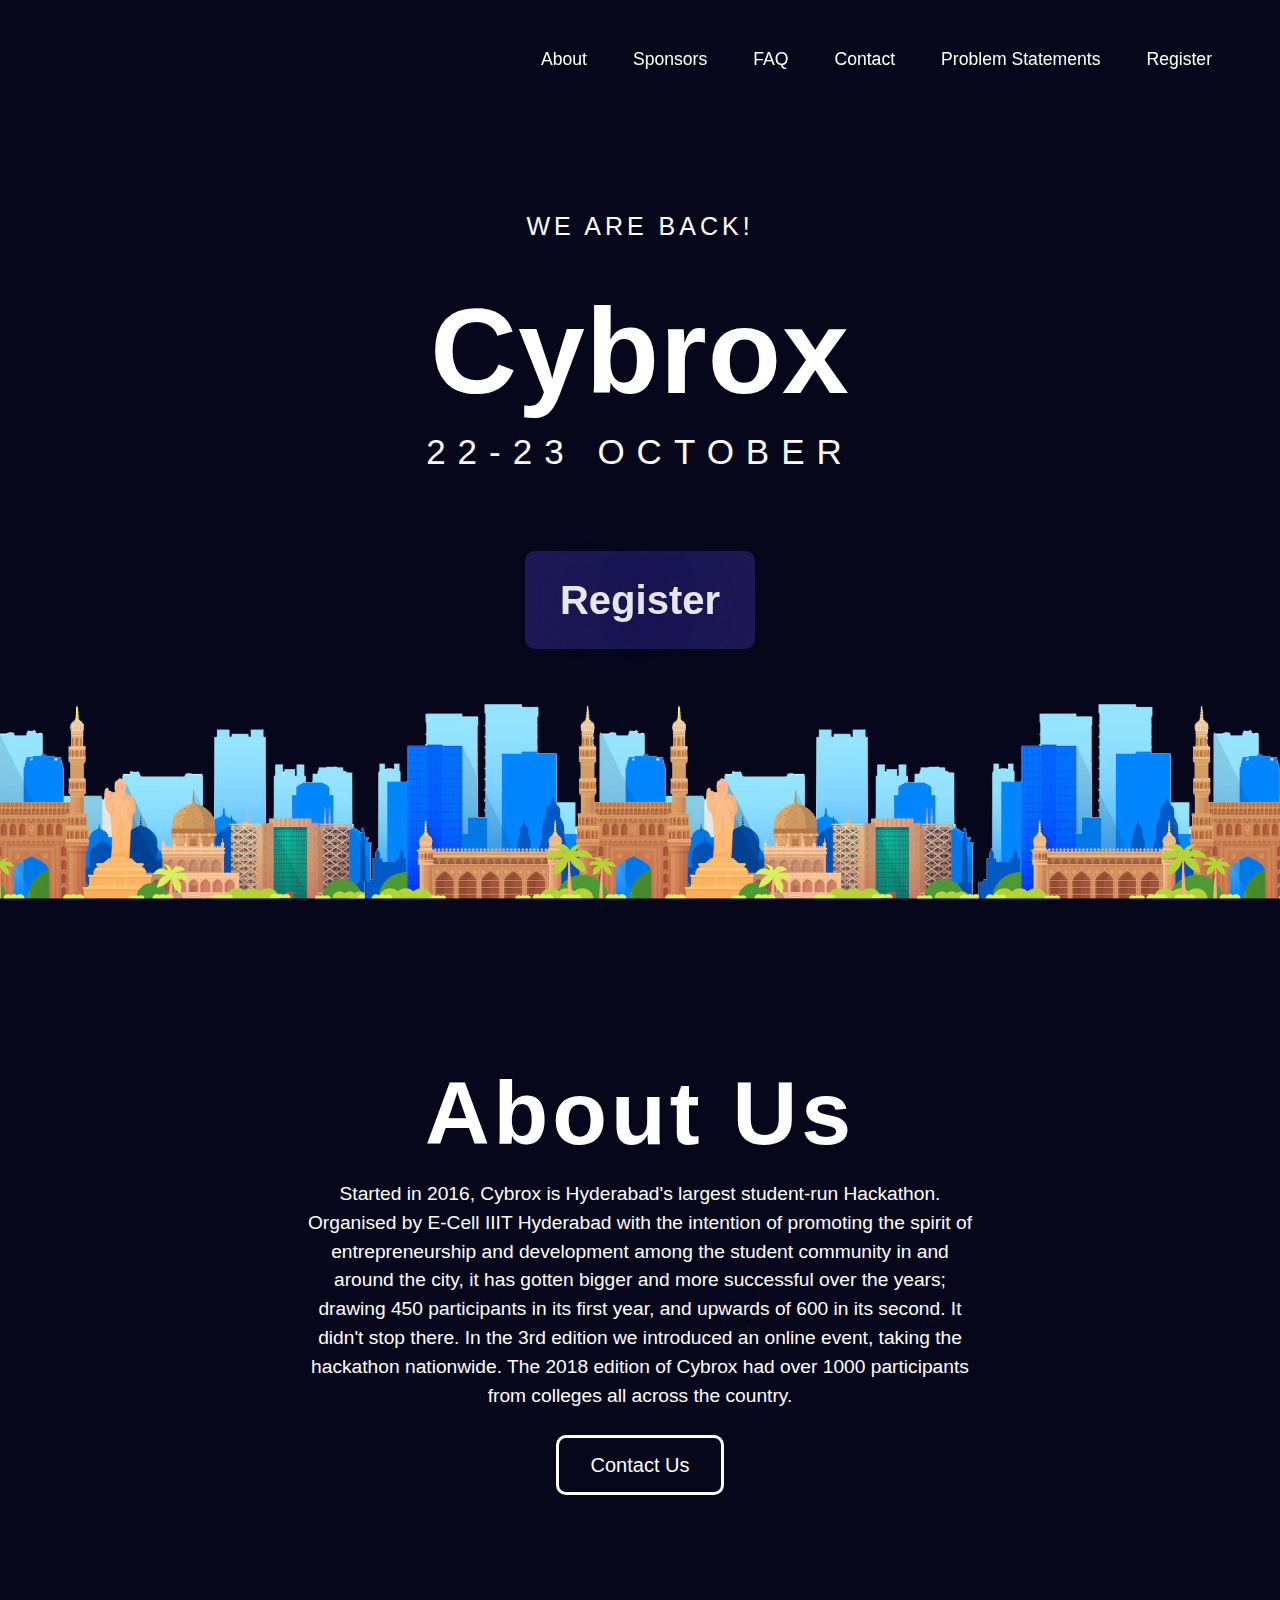
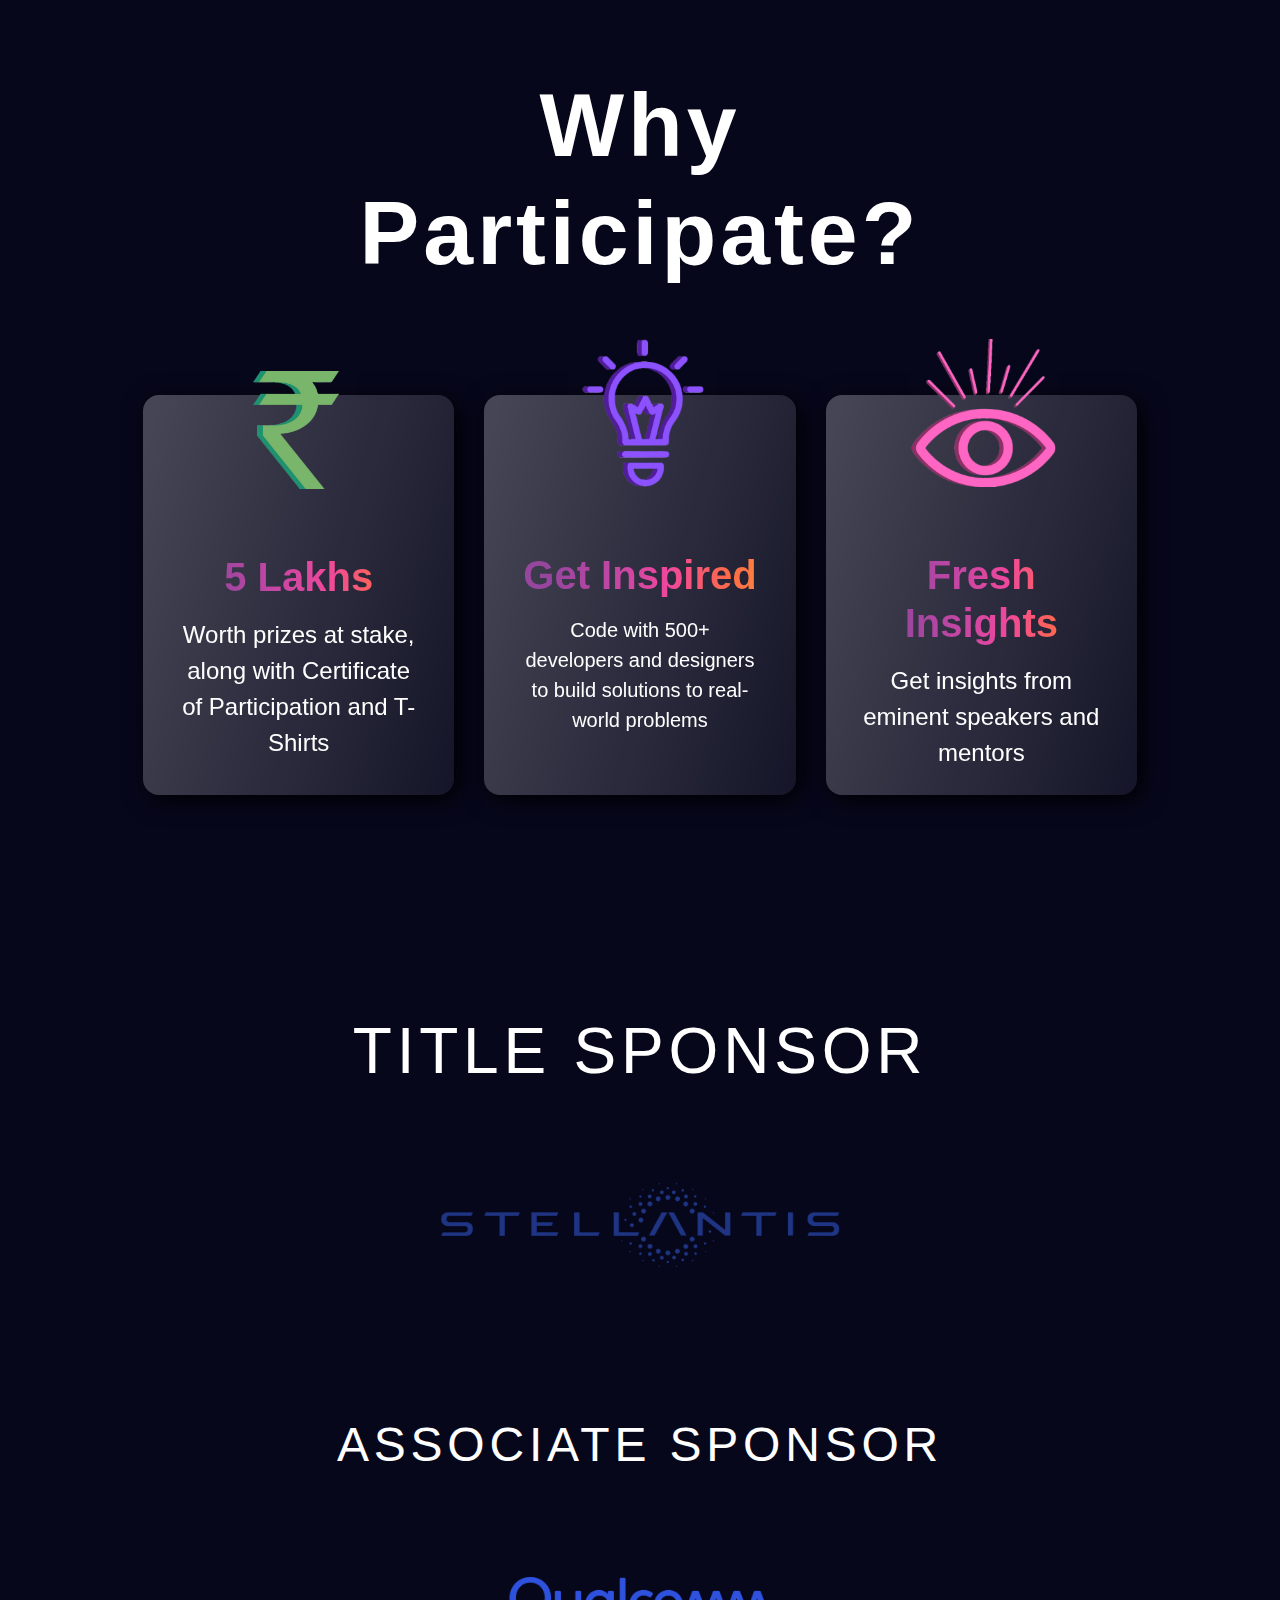
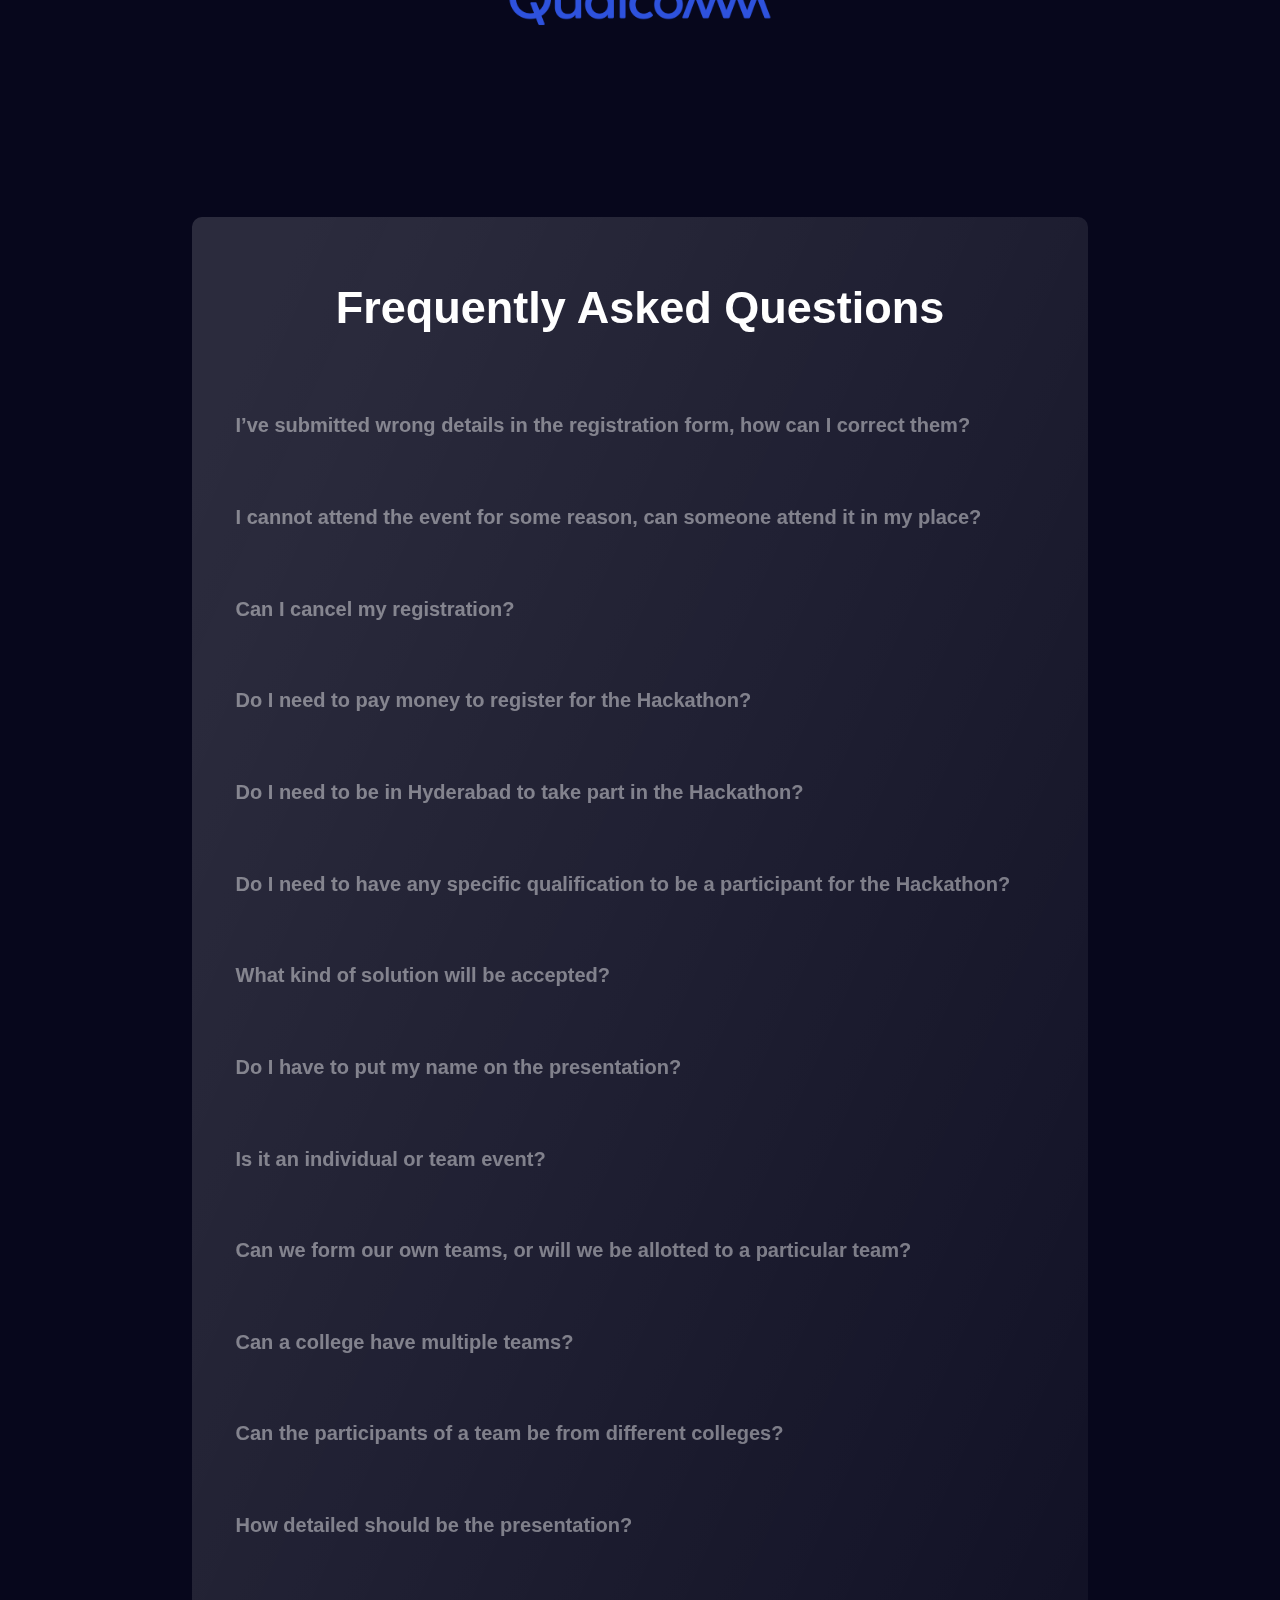
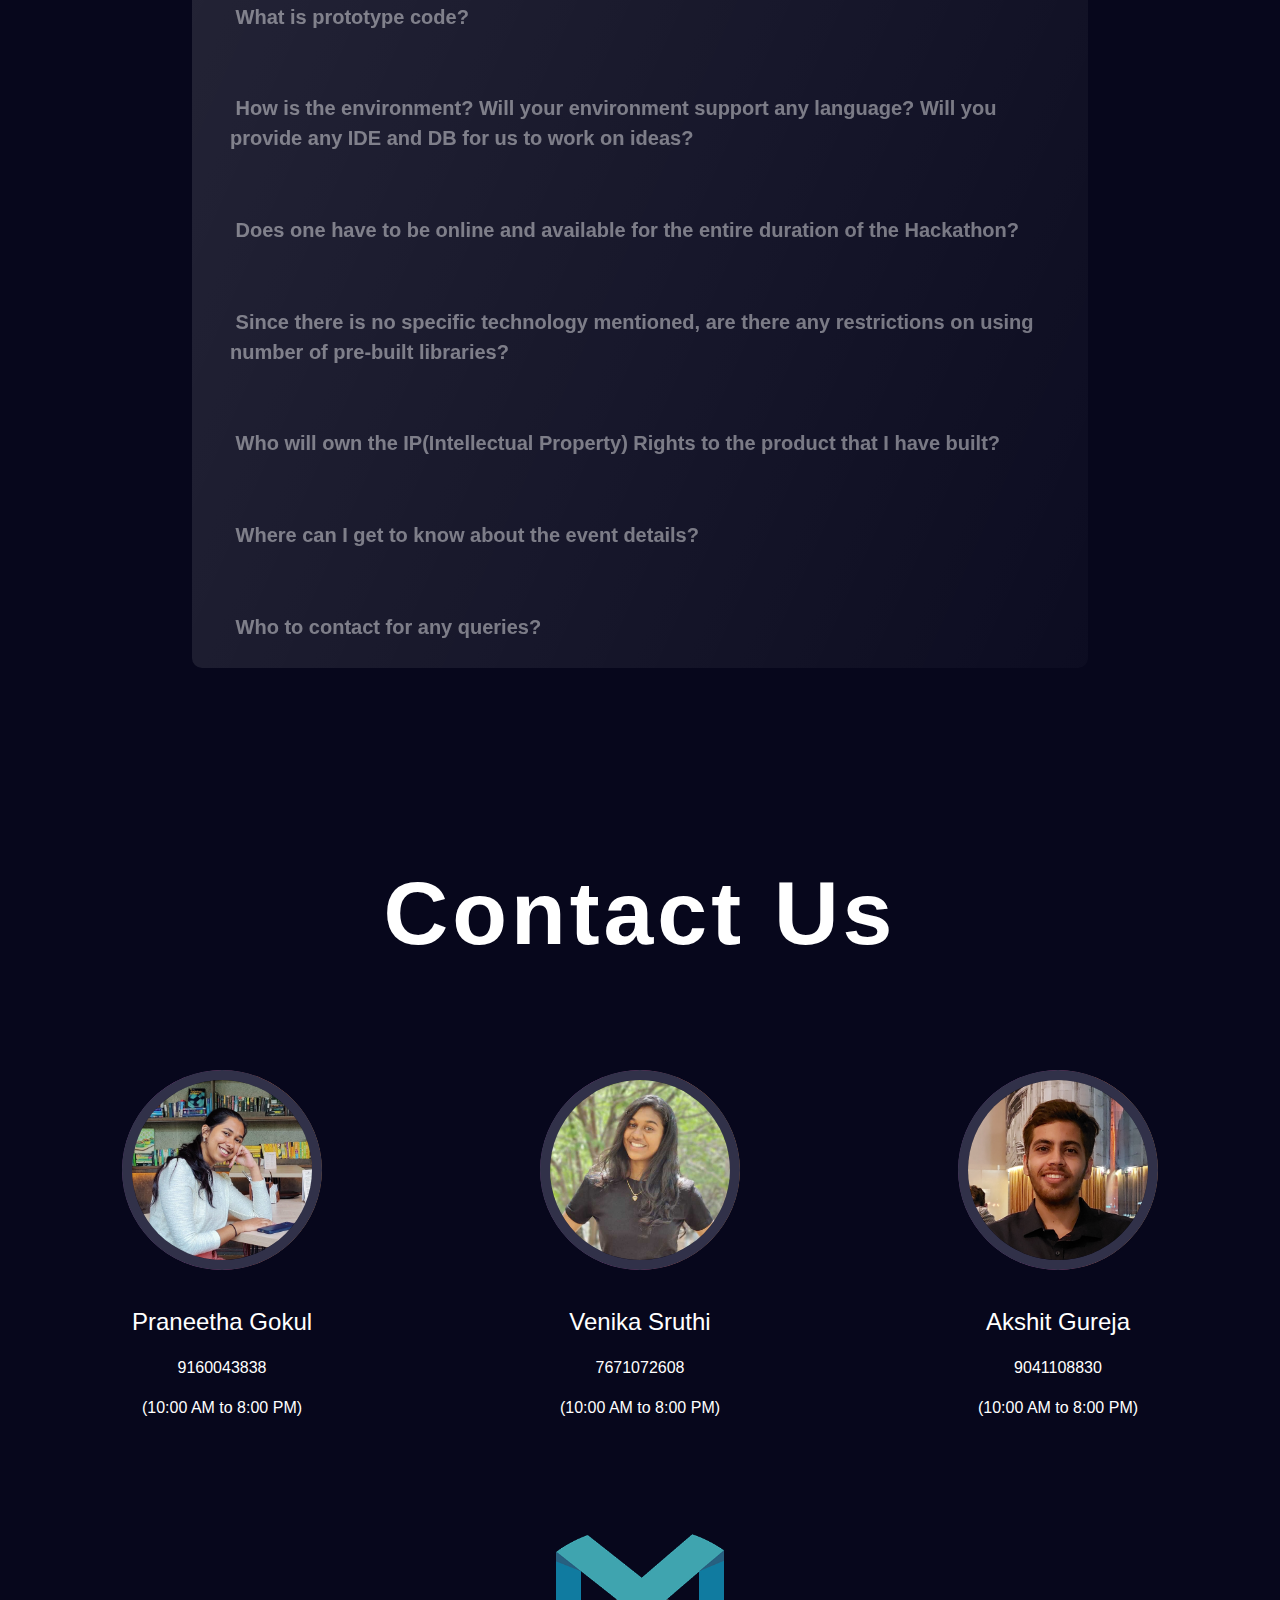
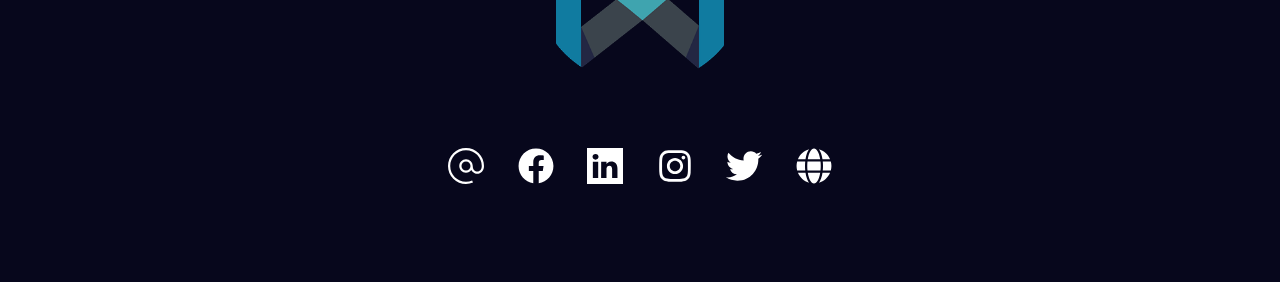
==== index.htm @ 3676a772 "." ====
﻿<!DOCTYPE html>
<html lang="en">
   <head>
      <meta charset="UTF-8">
      <meta name="viewport" content="width=device-width, initial-scale=1.0">
      <meta http-equiv="X-UA-Compatible" content="ie=edge">
      <title>Cybrox</title>
      <link rel="stylesheet" href="css/style-prev.css">
      <link rel="stylesheet" href="css/bootstrap/bootstrap.min.css">
      <link rel="stylesheet" href="css/style.css">
      <link rel="stylesheet" href="css/starrysky.css">
      <link rel="stylesheet" href="releases/v5.3.1/css/all.css" integrity="sha384-mzrmE5qonljUremFsqc01SB46JvROS7bZs3IO2EmfFsd15uHvIt+Y8vEf7N7fWAU" crossorigin="anonymous">
      <link rel="shortcut icon" href="assets/megathon_logo.png">
      <link rel="stylesheet" href="css/owl.carousel.min.css">
      <link rel="stylesheet" href="css/owl.theme.default.min.css">
      <!-- Global site tag (gtag.js) - Google Analytics -->
      <script async="" src="gtag/js?id=UA-154644271-1"></script>
      <script>
         window.dataLayer = window.dataLayer || [];
         function gtag() { dataLayer.push(arguments); }
         gtag('js', new Date());
         
         gtag('config', 'UA-154644271-1');
      </script>
      <script src="jquery-2.2.4.js" integrity="sha256-iT6Q9iMJYuQiMWNd9lDyBUStIq/8PuOW33aOqmvFpqI=" crossorigin="anonymous"></script>
         <link rel="preconnect" href="https://fonts.googleapis.com">
         <link rel="preconnect" href="https://fonts.gstatic.com" crossorigin="">
         <link href="css2?family=Josefin+Sans:wght@300;500;600;700&display=swap" rel="stylesheet">
      <style>
         #content div h1,
         #com-content div h1,
         .faq-head h1,
         .judge-head h1,
         h1.what,
         .theme-header,
         .theme-list-heading {
         font-family: 'Josefin Sans', sans-serif;
         font-weight: 700;
         }
         #content div p,
         #com-content div p,
         .judge-position {
         font-family: 'Josefin Sans', sans-serif;
         font-weight: 500;
         }
         .link p,
         .link a,
         .collapsible,
         .later p,
         .content,
         #lady p,
         a.nav-link,
         .judge-name {
         font-family: 'Josefin Sans', sans-serif;
         font-weight: 300;
         }
      </style>
   </head>
   <body>
      <nav class="navbar navbar-expand-lg navbar-light bg-light fixed-top main-nav c25" id="mainNav">
         <div class="container-fluid" style="padding-right:0; padding-left:0%;">
            <button class="navbar-toggler" type="button" data-toggle="collapse" data-target="#navbarResponsive" aria-controls="navbarResponsive" aria-expanded="false" aria-label="Toggle navigation" style="padding: 0px 0px; margin: 0px 0px; border: none;">
            <img style="width:60px; padding: 0px 0px; margin: 0px 0px; " src="img/nav.svg">
            </button>
            <div class="collapse navbar-collapse" id="navbarResponsive">
               <ul class="navbar-nav ml-auto navbar-list">
                  <li class="nav-item">
                     <a class="nav-link js-scroll-trigger" href="#about">About</a>
                  </li>
                  <li class="nav-item">
                     <a class="nav-link js-scroll-trigger" href="#sponsors-page">Sponsors</a>
                  </li>
                  <li class="nav-item">
                     <a class="nav-link js-scroll-trigger" href="#faq">FAQ</a>
                  </li>
                  <li class="nav-item">
                     <a class="nav-link js-scroll-trigger" href="#contact">Contact</a>
                  </li>
                  <li class="nav-item">
                     <a class="nav-link js-scroll-trigger" href="problem_statements.html">Problem Statements</a>
                  </li>
                  <li class="nav-item">
                     <a class="nav-link js-scroll-trigger" href="https://www.meraevents.com/event/Cybrox">Register</a>
                  </li>
               </ul>
            </div>
         </div>
      </nav>
      <div class="home-page" style="overflow: hidden;">
         <div class="heading">
            <h2>WE ARE BACK!</h2>
            <div class="heading_container">
               <h1>Cybrox</h1>
            </div>
            <h3>22-23 OCTOBER</h3>

            <div class="" heading_container="">
               <br><br>
               <!-- <h4>SORRY: <span style="border-bottom: 1px solid #fff; padding-bottom: 2.5px"></span> ALL EARLYBIRD COUPONS HAVE BEEN USED UP </h4>
                -->
               <!-- <h4>USE CODE : <span style="border-bottom: 1px solid #fff; padding-bottom: 2.5px">EARLYBIRD</span> TO AVAIL 50% DISCOUNT </h4> -->
            </div>
            
            <div class="row" style="justify-content: center; align-items: center;">
            <div class="row text-center" id="reg-btn">
               <div style="z-index: 4; position: relative; justify-self: center;">
                  <a class="dev dev-btn" id="regHead" href="https://www.meraevents.com/event/megathon-2022">Register</a>
               </div>
            </div>
            
            </div>

            
         </div>
         <div class="main-landing-text">
            <div class="hint" style="z-index: 4;">
               <div class="row">
                  <div class="col-sm-12" style="text-align: center;">
                  </div>
               </div>
            </div>
         </div>
         <div class="city_container">
         <div class="skyline_container">
            <img src="img/Landing/skylinT.png" alt="" class="skyline" style="z-index: -1; left: -20%">
            <img src="img/Landing/skylinT.png" alt="" class="skyline" style="z-index: -1; left: 27%">
            <img src="img/Landing/skylinT.png" alt="" class="skyline" style="z-index: -1; left: 75%">
         </div>
         </div>
         <!-- <img src="/img/Landing/skylinT.png"  alt="" class="skyline" style="z-index: 2; left: 66%"> -->
      </div>
      
      <div class="about" id="about">
         <div class="row" id="content">
            <div class="col-sm-12">
               <div class="fancy_heading_container">
                  <h1 class="fancy_heading" style="margin-left: -15% !important;">About Us</h1>
               </div>
               <p class="what-content">
                  Started in 2016, Cybrox is Hyderabad's largest student-run Hackathon. Organised by E-Cell IIIT Hyderabad with the intention of promoting the spirit of entrepreneurship and development among the student community in and around the city, it has gotten bigger and more successful over the years; drawing 450 participants in its first year, and upwards of 600 in its second. It didn't stop there. In the 3rd edition we introduced an online event, taking the hackathon nationwide. The 2018 edition of Cybrox had over 1000 participants from colleges all across the country.
               </p>
               <div class="row text-center" id="contact-us-btn">
                  <div style="z-index: 4; position: relative;">
                     <a class="dev dev-btn" href="#contact">Contact Us</a>
                  </div>
               </div>
            </div>
         </div>
         <div class="container-fluid sponsors sponsor-section" id="prize-section">
            <div class="row prizes_box sponsor-prize">
               <div class="col-12 text-center">
                  <div class="fancy_heading_container">
                     <h2 class="fancy_heading">Why Participate?</h2>
                  </div>
               </div>
            </div>
            <div class="prize-page special-prize">
               <div class="row prize-section">
                  <div class="col-lg-4 col-md-6 col-sm-12">
                     <div class="prize-box">
                        <div class="special-image">
                           <img src="img/Prizes/rupee.png" alt="sponsor-image" class="prize_img">
                        </div>
                        <div class="image-dabba">
                           <div>
                              <h1>5 Lakhs</h1>
                           </div>
                        </div>
                        <div class="prize-number">
                           Worth prizes at stake, along with Certificate of Participation and T-Shirts
                        </div>
                        <img src="img/Prizes/celo_glow.svg" alt="glow1" class="glow">
                     </div>
                  </div>
                  <div class="col-lg-4 col-md-6 col-sm-12">
                     <div class="prize-box">
                        <div class="special-image special-imagep">
                           <img src="img/Prizes/bulb.png" alt="sponsor-image" class="prize_logop">
                        </div>
                        <div class="image-dabba">
                           <div>
                              <h1>Get Inspired</h1>
                           </div>
                        </div>
                        <div class="prize-number" style="font-size: 20px !important;">
                           Code with 500+ developers and designers to build solutions to real-world problems
                        </div>
                        <img src="img/Prizes/glow2.svg" alt="glow1" class="glow">
                     </div>
                  </div>
                  <div class="col-lg-4 col-md-6 col-sm-12">
                     <div class="prize-box">
                        <div class="special-image special-imagep">
                           <img src="img/Prizes/eye.png" alt="sponsor-image" class="prize_logop">
                        </div>
                        <div class="image-dabba">
                           <div class="new">
                              <h1>Fresh Insights</h1>
                           </div>
                        </div>
                        <div class="prize-number">
                           Get insights from eminent speakers and mentors
                        </div>
                        <img src="img/Prizes/glow3.svg" alt="glow1" class="glow">
                     </div>
                  </div>
               </div>
            </div>
         <div class="row" style="margin-bottom: 2%;" id="sponsors-page">
            <div class="col-12 text-center">
               <h1 class="what">TITLE SPONSOR</h1>
            </div>
         </div>
         <div class="row justify-content-around main-sponsors" style="margin-bottom: 2%;">
            <div class="col-12 col-lg-12 image-column diamond">
               <a href="https://www.stellantis.com" target="_blank"><img src="img/sponsors/stellantis.png" class="sponsor-image atl"></a>
            </div>
         </div>                  
               </div>
            </div>
         
      
      <!-- <div class="row" style="margin-bottom: 2%;" id="sponsors-page">
         <div class="col-12 text-center">
            <h1 class="what1">ENERGY SPONSOR</h1>
         </div>
      </div>

      <div class="row justify-content-around main-sponsors" style="margin-bottom: 7.5%;">
         <div class="col-12 col-lg-12 image-column diamond">
            <a href="https://www.redbull.com" target="_blank"><img src="../img/sponsors/redbull_svg.svg"
               class="sponsor-image atl" style="height:20em;  width:auto !important" ></a>
         </div>
      </div> -->
      <div class="row" style="margin-bottom: 7.5%;" id="sponsors-page">
         <div class="col-12 text-center">
            <h1 class="what1">ASSOCIATE SPONSOR</h1>
         </div>
      </div>

      <div class="row justify-content-around main-sponsors" style="margin-bottom: 10%;">
         <div class="sponsors_main1">
            <a href="https://www.qualcomm.com/" target="_blank"><img src="img/sponsors/Qualcomm_Logo.png" class="sponsor-image elast"></a>
         </div>
      </div>
      <div id="faq">
         <div class="container-fluid faq-box" style="z-index:1">
            <h2 class="faq-heading">Frequently Asked Questions</h2>
         
               <div class="faq-collapsible col-sm-12 faques">
                  <button class="collapsible" id="faq-question"><i class="iconclass fas fa-caret-right"></i> &nbsp;I’ve submitted wrong details in the registration form, how can I correct them?</button>
                  <div class="content">
                     <p>
                        
                        All corrections can be handled at the time of physical registrations, nothing needs to be done as of now.
                     </p>
                  </div>
               </div>
               <div class="faq-collapsible col-sm-12 faques">
                  <button class="collapsible" id="faq-question"><i class="iconclass fas fa-caret-right"></i> &nbsp;I cannot attend the event for some reason, can someone attend it in my place?</button>
                  <div class="content">
                     <p>
                        
                        Yes, as long as the following conditions are met: The replacement attendee meets the eligibility criteria. A mail has been written to ecell@iiit.ac.in before the event, stating the change. T-Shirt sizes cannot be changed.
                     </p>
                  </div>
               </div>
               <div class="faq-collapsible col-sm-12 faques">
                  <button class="collapsible" id="faq-question"><i class="iconclass fas fa-caret-right"></i> &nbsp;Can I cancel my registration?</button>
                  <div class="content">
                     <p>
                        
                        Cancellations will be handled on a case-to-case basis. Drop an email to ecell@iiit.ac.in stating your reason for cancellation. Please note, that NO REFUNDS WILL BE MADE. (T-Shirts and other goodies have already been ordered, a refund is not possible).
                     </p>
                  </div>
               </div>
               <div class="faq-collapsible col-sm-12 faques">
                  <button class="collapsible" id="faq-question"><i class="iconclass fas fa-caret-right"></i> &nbsp;Do I need to pay money to register for the Hackathon?</button>
                  <div class="content">
                     <p>
                        
                        The price of tickets is Rs. 700 for general public. Special coupon codes are available for selected students and our Campus Ambassadors.
                     </p>
                  </div>
               </div>
               <div class="faq-collapsible col-sm-12 faques">
                  <button class="collapsible" id="faq-question"><i class="iconclass fas fa-caret-right"></i> &nbsp;Do I need to be in Hyderabad to take part in the Hackathon?</button>
                  <div class="content">
                     <p>
                        
                        Yes. It is an onsite hackathon.
                     </p>
                  </div>
               </div>
               <div class="faq-collapsible col-sm-12 faques">
                  <button class="collapsible" id="faq-question"><i class="iconclass fas fa-caret-right"></i> &nbsp;Do I need to have any specific qualification to be a participant for the Hackathon?</button>
                  <div class="content">
                     <p>
                        
                        Yes, you must be a student from any University/College in India.
                     </p>
                  </div>
               </div>
               <div class="faq-collapsible col-sm-12 faques">
                  <button class="collapsible" id="faq-question"><i class="iconclass fas fa-caret-right"></i> &nbsp;What kind of solution will be accepted?  </button>
                  <div class="content">
                     <p>
                        
                        Both technology based as well as non-tech based solutions will be accepted.
                     </p>
                  </div>
               </div>
               
               <div class="faq-collapsible col-sm-12 faques">
                  <button class="collapsible" id="faq-question"><i class="iconclass fas fa-caret-right"></i> &nbsp;Do I have to put my name on the presentation?</button>
                  <div class="content">
                     <p>
                        Yes, make sure your presentation has a slide containing your name, registration number, etc.
                     </p>
                  </div>
               </div>

               <div class="faq-collapsible col-sm-12 faques">
                  <button class="collapsible" id="faq-question"><i class="iconclass fas fa-caret-right"></i> &nbsp;Is it an individual or team event?</button>
                  <div class="content">
                     <p>
                        
                        Students can participate either way - individually or as a team. The maximum strength of a team can be 5 members. Every team member needs to fulfil the eligibility criteria. Teams must be formed before registration.
                     </p>
                  </div>
               </div>

               <div class="faq-collapsible col-sm-12 faques">
                  <button class="collapsible" id="faq-question"><i class="iconclass fas fa-caret-right"></i> &nbsp;Can we form our own teams, or will we be allotted to a particular team?</button>
                  <div class="content">
                     <p>
                        
                        Participants are free to form their own teams. However, you must form your team before registration.
                     </p>
                  </div>
               </div>

               <div class="faq-collapsible col-sm-12 faques">
                  <button class="collapsible" id="faq-question"><i class="iconclass fas fa-caret-right"></i> &nbsp;Can a college have multiple teams?</button>
                  <div class="content">
                     <p>
                        
                        Yes. There is no restriction on the number of teams from a college.
                     </p>
                  </div>
               </div>

               <div class="faq-collapsible col-sm-12 faques">
                  <button class="collapsible" id="faq-question"><i class="iconclass fas fa-caret-right"></i> &nbsp;Can the participants of a team be from different colleges?</button>
                  <div class="content">
                     <p>
                        
                        Yes. There is no restriction here either.
                     </p>
                  </div>
               </div>

               <div class="faq-collapsible col-sm-12 faques">
                  <button class="collapsible" id="faq-question"><i class="iconclass fas fa-caret-right"></i> &nbsp;How detailed should be the presentation?</button>
                  <div class="content">
                     <p>
                        
                        As your solution will be evaluated in your absence, we request you to make your solution as informative as possible and if possible include a F.A.Qs section in your presentation.
                     </p>
                  </div>
               </div>

               <div class="faq-collapsible col-sm-12 faques">
                  <button class="collapsible" id="faq-question"><i class="iconclass fas fa-caret-right"></i> &nbsp;What is prototype code?</button>
                  <div class="content">
                     <p>
                        
                        It is basically a working code of the solution you are providing. It might not be fully prepared with all the functionalities, maybe just with the few main ones.
                     </p>
                  </div>
               </div>

               <div class="faq-collapsible col-sm-12 faques">
                  <button class="collapsible" id="faq-question"><i class="iconclass fas fa-caret-right"></i> &nbsp;How is the environment? Will your environment support any language? Will you provide any IDE and DB for us to work on ideas?</button>
                  <div class="content">
                     <p>
                        
                        You have to develop the entire software application on your local system and submit it on HackerEarth in tar/zip file format along with instructions to run the application and source code.
                     </p>
                  </div>
               </div>

               <div class="faq-collapsible col-sm-12 faques">
                  <button class="collapsible" id="faq-question"><i class="iconclass fas fa-caret-right"></i> &nbsp;Does one have to be online and available for the entire duration of the Hackathon?</button>
                  <div class="content">
                     <p>
                        
                        No, one does not need to be logged in on HackerEarth or be online for the entire duration. You can develop the application on your local system based on the given themes and then submit it on HackerEarth, on the specific challenge page.
                     </p>
                  </div>
               </div>

               <div class="faq-collapsible col-sm-12 faques">
                  <button class="collapsible" id="faq-question"><i class="iconclass fas fa-caret-right"></i> &nbsp;Since there is no specific technology mentioned, are there any restrictions on using number of pre-built libraries?</button>
                  <div class="content">
                     <p>
                        
                        There is no restriction to use any language, technology stack, or libraries. You can use any of them to create the web/mobile application.
                     </p>
                  </div>
               </div>

               <div class="faq-collapsible col-sm-12 faques">
                  <button class="collapsible" id="faq-question"><i class="iconclass fas fa-caret-right"></i> &nbsp;Who will own the IP(Intellectual Property) Rights to the product that I have built?</button>
                  <div class="content">
                     <p>
                        
                        The developer/developers of the web/mobile application will have all rights and own the IP of the product. However, all code needs to be in public domain (open source) so that it can be evaluated by the judges.
                     </p>
                  </div>
               </div>

               <div class="faq-collapsible col-sm-12 faques">
                  <button class="collapsible" id="faq-question"><i class="iconclass fas fa-caret-right"></i> &nbsp;Where can I get to know about the event details?</button>
                  <div class="content">
                     <p>
                        
                        All details regarding the events will be present on <a href="https://www.megathon.tech">this website</a>. Follow the Facebook page of <a href="https://www.facebook.com/ecell.iiithyd/">E-Cell IIIT Hyderabad</a>
                     for regular updates.
                  </p></div>
               </div>
               
               <div class="faq-collapsible col-sm-12 faques">
                  <button class="collapsible" id="faq-question"><i class="iconclass fas fa-caret-right"></i> &nbsp;Who to contact for any queries?</button>
                  <div class="content">
                     <p>

                     For any queries mail us at <a href="mailto:ecell@iiit.ac.in">ecell.iiit.ac.in</a>. </p>
                  </div>
               </div>
         </div>
      </div>
      <div class="judge-section" id="judges">
         <div class="row mt-4">
            <div class="col-12 judge-head text-center">
               <div class="fancy_heading_container">
                  <h1 class="fancy_heading">Contact Us</h1>
               </div>
            </div>
            <div class="judges-cards-section mt-4">
               <div class="row mt-4">
                  <div class="col-lg-4 col-md-4 col-sm-12">
                     <div class="judge-card">
                        <div class="inner-part">
                           <div class="center"><div class="circ_gradient"><img src="img/coords/Gokul_Praneetha.jpg" alt="speaker-img"></div></div>
                           <p class="judge-position">E-Cell Coordinator</p>
                        </div>
                        <p class="judge-name">Praneetha Gokul</p>
                        <p class="judge-name" style="font-size: 1rem"><a href="tel:9160043838">9160043838</a></p>
                        <p class="judge-name" style="font-size: 1rem">(10:00 AM to 8:00 PM)</p>

                     </div>
                  </div>
                  <div class="col-lg-4 col-md-4 col-sm-12">
                     <div class="judge-card">
                        <div class="inner-part">
                           <div class="center">  
                              <div class="circ_gradient"><img src="img/coords/Venika_Annam.jpg" alt="speaker-img"></div>
                           </div>
                           <p class="judge-position">E-Cell Coordinator</p>
                        </div>
                        <p class="judge-name">Venika Sruthi</p>
                        <p class="judge-name" style="font-size: 1rem"><a href="tel:7671072608">7671072608</a></p>
                        <p class="judge-name" style="font-size: 1rem">(10:00 AM to 8:00 PM)</p>
                     </div>
                  </div>
                  <div class="col-lg-4 col-md-4 col-sm-12">
                     <div class="judge-card">
                        <div class="inner-part">
                           <div class="center">  
                              <div class="circ_gradient"><img src="img/coords/Akshit_Gureja.jpg" alt="speaker-img"></div>
                           </div>
                           <p class="judge-position">Tech Head</p>
                        </div>
                        <p class="judge-name">Akshit Gureja</p>
                        <p class="judge-name" style="font-size: 1rem"><a href="tel:9041108830">9041108830</a></p>
                        <p class="judge-name" style="font-size: 1rem">(10:00 AM to 8:00 PM)</p>

                     </div>
                  </div>
               </div>
            </div>
         </div>
      </div>

      <div class="footer-outer">
         <div class="footer" id="contact">
            <div class="row footer-row">
               <div class="col-12">
                  <a href="#" class="footer-title"><img src="assets/megathon_logo.png" class="footer-logo-img"></a>
               </div>
            </div>
            <div class="footer-social-links-container">
               <div class="footer-social-links">
                  <div class="contactIcon">
                     <a href="mailto:ecell@iiit.ac.in" target="_blank" style="color: white">
                        <svg height="36" width="36" version="1.1" id="Layer_1" xmlns="http://www.w3.org/2000/svg" xmlns:xlink="http://www.w3.org/1999/xlink" x="0px" y="0px" viewbox="0 0 485 485" style="enable-background:new 0 0 485 485;" xml:space="preserve">
                        <path d="M413.974,71.026C368.171,25.225,307.274,0,242.5,0S116.829,25.225,71.026,71.026C25.225,116.829,0,177.726,0,242.5
                           s25.225,125.671,71.026,171.474C116.829,459.775,177.726,485,242.5,485c32.731,0,64.491-6.414,94.397-19.063l-11.688-27.63
                           C299.022,449.384,271.194,455,242.5,455C125.327,455,30,359.673,30,242.5S125.327,30,242.5,30S455,125.327,455,242.5
                           c0,51.323-31.534,74.699-60.834,74.699c-29.299,0-60.833-23.375-60.833-74.699c0-50.086-40.747-90.833-90.833-90.833
                           s-90.833,40.748-90.833,90.833s40.747,90.833,90.833,90.833c29.655,0,56.034-14.286,72.622-36.335
                           c4.248,8.577,9.594,16.336,16.04,23.113c16.613,17.468,38.988,27.087,63.004,27.087c24.017,0,46.392-9.62,63.005-27.087
                           C475.377,300.97,485,274.132,485,242.5C485,177.726,459.775,116.829,413.974,71.026z M242.5,303.333
                           c-33.543,0-60.833-27.29-60.833-60.833s27.29-60.833,60.833-60.833s60.833,27.29,60.833,60.833S276.043,303.333,242.5,303.333z"></path>
                     </svg>
                     </a>
                  </div>
                  <div class="contactIcon">
                     <a href="https://www.facebook.com/ecell.iiithyd/" target="_blank" style="color: white"><svg stroke="currentColor" fill="currentColor" stroke-width="0" viewbox="0 0 512 512" class="SocialsBar_socialsBarIcons__vZ8yX" height="36" width="36" xmlns="http://www.w3.org/2000/svg"><path d="M504 256C504 119 393 8 256 8S8 119 8 256c0 123.78 90.69 226.38 209.25 245V327.69h-63V256h63v-54.64c0-62.15 37-96.48 93.67-96.48 27.14 0 55.52 4.84 55.52 4.84v61h-31.28c-30.8 0-40.41 19.12-40.41 38.73V256h68.78l-11 71.69h-57.78V501C413.31 482.38 504 379.78 504 256z"></path></svg></a>
                  </div>
                  <div class="contactIcon">
                     <a href="https://www.linkedin.com/company/ecell-iiith/" target="_blank" style="color: white">
                        <svg width="36" height="36" version="1.1" id="Layer_1" xmlns="http://www.w3.org/2000/svg" xmlns:xlink="http://www.w3.org/1999/xlink" x="0px" y="0px" viewbox="0 0 455 455" style="enable-background:new 0 0 455 455;" xml:space="preserve">
                  <g>
                     <path style="fill-rule:evenodd;clip-rule:evenodd;" d="M246.4,204.35v-0.665c-0.136,0.223-0.324,0.446-0.442,0.665H246.4z"></path>
                     <path style="fill-rule:evenodd;clip-rule:evenodd;" d="M0,0v455h455V0H0z M141.522,378.002H74.016V174.906h67.506V378.002z
                           M107.769,147.186h-0.446C84.678,147.186,70,131.585,70,112.085c0-19.928,15.107-35.087,38.211-35.087
                        c23.109,0,37.31,15.159,37.752,35.087C145.963,131.585,131.32,147.186,107.769,147.186z M385,378.002h-67.524V269.345
                        c0-27.291-9.756-45.92-34.195-45.92c-18.664,0-29.755,12.543-34.641,24.693c-1.776,4.34-2.24,10.373-2.24,16.459v113.426h-67.537
                        c0,0,0.905-184.043,0-203.096H246.4v28.779c8.973-13.807,24.986-33.547,60.856-33.547c44.437,0,77.744,29.02,77.744,91.398V378.002
                        z"></path>
                  </g></svg>
                  </a>
                  </div>
                  <div class="contactIcon">
                     <a href="https://www.instagram.com/ecell_iiith/" target="_blank" style="color: white"><svg stroke="currentColor" fill="currentColor" stroke-width="0" viewbox="0 0 448 512" class="SocialsBar_socialsBarIcons__vZ8yX" height="36" width="36" xmlns="http://www.w3.org/2000/svg"><path d="M224.1 141c-63.6 0-114.9 51.3-114.9 114.9s51.3 114.9 114.9 114.9S339 319.5 339 255.9 287.7 141 224.1 141zm0 189.6c-41.1 0-74.7-33.5-74.7-74.7s33.5-74.7 74.7-74.7 74.7 33.5 74.7 74.7-33.6 74.7-74.7 74.7zm146.4-194.3c0 14.9-12 26.8-26.8 26.8-14.9 0-26.8-12-26.8-26.8s12-26.8 26.8-26.8 26.8 12 26.8 26.8zm76.1 27.2c-1.7-35.9-9.9-67.7-36.2-93.9-26.2-26.2-58-34.4-93.9-36.2-37-2.1-147.9-2.1-184.9 0-35.8 1.7-67.6 9.9-93.9 36.1s-34.4 58-36.2 93.9c-2.1 37-2.1 147.9 0 184.9 1.7 35.9 9.9 67.7 36.2 93.9s58 34.4 93.9 36.2c37 2.1 147.9 2.1 184.9 0 35.9-1.7 67.7-9.9 93.9-36.2 26.2-26.2 34.4-58 36.2-93.9 2.1-37 2.1-147.8 0-184.8zM398.8 388c-7.8 19.6-22.9 34.7-42.6 42.6-29.5 11.7-99.5 9-132.1 9s-102.7 2.6-132.1-9c-19.6-7.8-34.7-22.9-42.6-42.6-11.7-29.5-9-99.5-9-132.1s-2.6-102.7 9-132.1c7.8-19.6 22.9-34.7 42.6-42.6 29.5-11.7 99.5-9 132.1-9s102.7-2.6 132.1 9c19.6 7.8 34.7 22.9 42.6 42.6 11.7 29.5 9 99.5 9 132.1s2.7 102.7-9 132.1z"></path></svg></a>
                  </div>

                  <div class="contactIcon">
                     <a href="https://twitter.com/ecell_iiithyd" target="_blank" style="color: white"><svg width="36px" height="36px" viewbox="0 0 32 32" xmlns="http://www.w3.org/2000/svg">
                        <path d="M31.937 6.093c-1.177 0.516-2.437 0.871-3.765 1.032 1.355-0.813 2.391-2.099 2.885-3.631-1.271 0.74-2.677 1.276-4.172 1.579-1.192-1.276-2.896-2.079-4.787-2.079-3.625 0-6.563 2.937-6.563 6.557 0 0.521 0.063 1.021 0.172 1.495-5.453-0.255-10.287-2.875-13.52-6.833-0.568 0.964-0.891 2.084-0.891 3.303 0 2.281 1.161 4.281 2.916 5.457-1.073-0.031-2.083-0.328-2.968-0.817v0.079c0 3.181 2.26 5.833 5.26 6.437-0.547 0.145-1.131 0.229-1.724 0.229-0.421 0-0.823-0.041-1.224-0.115 0.844 2.604 3.26 4.5 6.14 4.557-2.239 1.755-5.077 2.801-8.135 2.801-0.521 0-1.041-0.025-1.563-0.088 2.917 1.86 6.36 2.948 10.079 2.948 12.067 0 18.661-9.995 18.661-18.651 0-0.276 0-0.557-0.021-0.839 1.287-0.917 2.401-2.079 3.281-3.396z"></path>
                     </svg>
                           </a>
                  </div>

                  <div class="contactIcon">
                     <a href="https://ecell.iiit.ac.in" target="_blank" style="color: white"><svg width="36px" height="36px" viewbox="-8 0 512 512" xmlns="http://www.w3.org/2000/svg"><path d="M336.5 160C322 70.7 287.8 8 248 8s-74 62.7-88.5 152h177zM152 256c0 22.2 1.2 43.5 3.3 64h185.3c2.1-20.5 3.3-41.8 3.3-64s-1.2-43.5-3.3-64H155.3c-2.1 20.5-3.3 41.8-3.3 64zm324.7-96c-28.6-67.9-86.5-120.4-158-141.6 24.4 33.8 41.2 84.7 50 141.6h108zM177.2 18.4C105.8 39.6 47.8 92.1 19.3 160h108c8.7-56.9 25.5-107.8 49.9-141.6zM487.4 192H372.7c2.1 21 3.3 42.5 3.3 64s-1.2 43-3.3 64h114.6c5.5-20.5 8.6-41.8 8.6-64s-3.1-43.5-8.5-64zM120 256c0-21.5 1.2-43 3.3-64H8.6C3.2 212.5 0 233.8 0 256s3.2 43.5 8.6 64h114.6c-2-21-3.2-42.5-3.2-64zm39.5 96c14.5 89.3 48.7 152 88.5 152s74-62.7 88.5-152h-177zm159.3 141.6c71.4-21.2 129.4-73.7 158-141.6h-108c-8.8 56.9-25.6 107.8-50 141.6zM19.3 352c28.6 67.9 86.5 120.4 158 141.6-24.4-33.8-41.2-84.7-50-141.6h-108z"></path></svg> </a>
                  </div>
               </div>
            </div>
         </div>
      </div>
      <script>
         $(".navbar-toggler").click(function () {
           $(this).toggleClass("btn-top");
           $(".navbar-collapse").toggleClass("show");
           $(".main-nav").toggleClass("white");
           $(".nav-link").toggleClass("black");
         });
         $('.nav-link').click(function () {
           $(".navbar-collapse").toggleClass("show");
           $(".main-nav").toggleClass("white");
           $(".nav-link").toggleClass("black");
           $('.navbar-toggler').toggleClass('btn-top');
         });
      </script>
      <script>
         var coll = document.getElementsByClassName("collapsible");
         var i;
         for (i = 0; i < coll.length; i++) {
         
           coll[i].addEventListener("click", function () {
         
             this.classList.toggle("yellow");
             this.classList.toggle("active");
             
             for (var j = 0; j < coll.length; j++) {
               if (coll[j] != this) {
                 var content = coll[j].nextElementSibling;
                 content.style.maxHeight = null;
                 coll[j].classList.remove("yellow");
         
               }
             }
             var content = this.nextElementSibling;
             if (content.style.maxHeight) {
               content.style.maxHeight = null;
             } else {
               content.style.maxHeight = content.scrollHeight + "px";
             }
           });
         }
         
      </script>
      <script>
         window.onscroll = function () { scrollFunction() };
         
         function scrollFunction() {
           if (document.body.scrollTop > 20 || document.documentElement.scrollTop > 20) {
             document.getElementById("mainNav").classList.remove("c25");
             document.getElementById("mainNav").style.backgroundColor = "#000000 !important";
             document.getElementById("mainNav").classList.add("shadowFix");
             document.getElementById("mainNav").classList.add("c23");
         
             $(".nav-item a").addClass("c24");
         
           } else {
             document.getElementById("mainNav").classList.add("c25");
             document.getElementById("mainNav").classList.remove("shadowFix");
             document.getElementById("mainNav").classList.remove("c23");
             $(".nav-item a").removeClass("c24");
           }
         }
         
      </script>
      <script src="js/jquery-3.2.1.min.js"></script>
      <script src="js/owl.carousel.min.js"></script>
      <script src="js/index.js"></script>
   </body>
</html>
---- css/style-prev.css ----
html, body{
    overflow-x: hidden;
    width: 100vw;
    scroll-behavior: smooth;
    -webkit-tap-highlight-color: rgba(255, 254, 254, 0);
    position: absolute;
    top: 0%;
}

*:focus {
    outline: none;
}

button{
    outline: none;
    -webkit-appearance: none;
}

.navbar-toggler{
    border: none;
    -webkit-appearance: none;
    outline: none;
}

.navbar-toggler:focus{
    -webkit-appearance: none;
    outline: none;
}


@font-face{
    font-family: circularStd;
    src: url("../fonts/CircularStd-Bold.otf") format("opentype");
}

@font-face{
    font-family: circularStdMedium;
    src: url("../fonts/CircularStd-Medium.otf") format("opentype");
}

@font-face{
    font-family: circularStdBook;
    src: url("../fonts/CircularStd-Book.otf") format("opentype");
}

.collapsible {
    background-color: #FFFFFF;
    color: #575757;
    cursor: pointer;
    padding: 18px;
    width: 100%;
    border: none;
    text-align: left;
    outline: 0;
    font-size: 15px;
    margin-top: 2%;
    margin-bottom: 1%;
    font-size: 20px;
    -webkit-appearance: none;
}

 .collapsible:focus{
    outline: none;
    -webkit-appearance: none;
} 

/* .collapsible:before{
    padding-right: 10%;
} */

.faq-collapsible{
    border-bottom: 2px solid rgba(18, 14, 61, 0.5);
    width: 100%;
}

.faq-top{
    border-top: 2px solid rgba(18, 14, 61, 0.5);
    width: 100%;
}

a, a:hover, a:after, a:visited, a:active{
    text-decoration: none;
    color: inherit;
}

/* button:hover, .btn:hover, .btn:visited, .btn:active{
    background-color: inherit;
    color: inherit;
    outline: none;
} */

#mainNav{
    position: fixed;
    top: 0%;
    left: 0%;
    background-color:white;
}

.hover-text{
    position: absolute;
    font-family: circularStdBook;
    color: #b94343;
    /* display: none; */
}

@media screen and (max-width: 992px){
   
    .navbar-list{
        border-bottom:2px solid rgb(59, 59, 59); 
        border-top:2px solid rgb(59, 59, 59); 
        padding-bottom: 4%;
        margin-top: 2%;
    }

    .hover-text{
        font-size: 12px;
        margin-bottom: 12px;
    }
}

.collapsible:before {
    margin-top: 5px;
    /* content: '\02795'; */
    font-size: 13px;
    color: #715EFF;
    float: left;
    margin-left: 0px;
    outline: 0;
}

.active:before {
    /* content: "\2796"; Unicode character for "minus" sign (-) */
    color: #ffd405;
}

/* .active, .collapsible:hover {
background-color: #555;
} */

.content {
    padding: 0 18px;
    max-height: 0;
    overflow: hidden;
    transition: max-height 0.2s ease-out;
    color: white;
    font-size: 18px;
    text-align: justify;
    
}

.nav-item{
    font-size: 20px
}

.pointer-svg{
    width: 10%;
}

.calendar-svg{
    width: 12%;
}

/* @media screen and (max-width: 1400px){
    .pointer-svg{
        width: 5%;
    }

    .calendar-svg{
        width: 6%;
    }
} */

.navbar-img{
    width: 200px
}

/* .navbar-img{
    width: 80%;
    min-width: 200px;
} */


@media screen and (max-width:992px){
    .navbar-brand{
        width: 60%;
    }

    .navbar-img{
        width: 30%;
        min-width: 0px;
    }
}

@media screen and (max-width:768px){
    .navbar-brand{
        width: 60%;
    }

    .navbar-img{
        width: 60%;
    }
}

@media screen and (max-width: 992px){
    .collapsible{
        font-size: 16px;
    }

    .content{
        font-size: 14px;
    }

    .nav-item{
        margin-top: 4%;
        font-size: 16px;
    }

    .pointer-svg{
        width: 10%;
    }
    
    .calendar-svg{
        width: 12%;
    }
}

@media screen and (max-width: 768px){
    .collapsible{
        font-size: 14px;
    }

    .content{
        font-size: 12px;
    }

    .pointer-svg{
        width: 12%;
    }
    
    .calendar-svg{
        width: 14%;
    }
}




.navbar-title{
    font-weight: 700;
    background: linear-gradient(to right, #6C63FF 0%, #FF6C56 60%, #FFDB2E 100%);
    -webkit-background-clip: text;
    -webkit-text-fill-color: transparent;
}

.bg-light {
    /* background-color: #f8f9fa!important; */
    background-color: #ffffff!important;
}

.navbar-nav > li{
    margin-left:30px;
    /* margin-right:15px; */
}

.navbar-light .navbar-nav .nav-link {
    color: rgba(0,0,0,.5);
    /* color: rgba(41,41,41,.7);
    font-weight: 500;
    font-size: 18px; */
}

.landing-page{
    height: 100vh;
    width: 100vw;
    min-height: 600px;
    transition: 2s all;
}

@media screen and (max-width:992px){
    .commitment-align{
        padding-left: 2%;
        padding-right: 2%;
    }
}

.landing-contents{
    position: relative;
    top: 50%;
    transform: translate(0, -32%);
    width: 35%;
}

.landing-contents-button {
    margin: 0px 0px;
    padding: 0px 1px;
}

.logo-img{
    width: 107%;
    position: relative;
    left: 50%;
    transform: translate(-50%, 0);
}

.landing-nav-btn{
    width: 90%;
    height: 100%;
    position: relative;
    left: 50%;
    transform: translate(-50%, 0);
    border-radius: 25px;
    border-width: 3px;
    font-family: circularStdMedium;
    font-size: 16px;
}

.landing-nav-apply-btn{
  width: 120%;
  position: relative;
  left: 50%;
  transform: translate(-50%, 0);
  border-radius: 25px;
  border-width: 3px;
  font-family: circularStdMedium;
  font-size: 20px;
}

.landing-info{
    font-size: 20px;
    color: gray;
    font-family: circularStdMedium;
    margin-top: 10%;
    padding: 0px 0px;
}

@media screen and (max-width: 1400px){

    .landing-contents{
        width: 50%;
    }


    .landing-nav-btn{
        font-size: 16px;
        width: 90%;
    }

    .landing-info{
        font-size: 16px;
    }
}

@media screen and (max-width: 992px){

    .landing-contents{
        width: 60%;
    }

    .landing-nav-btn{
        font-size: 10px;
        width: 80%;
    }

    .landing-info{
        font-size: 14px;
        color: gray;
    }
}

@media screen and (max-width: 768px){

    .landing-contents{
        width: 70%;
    }

    .landing-nav-btn{
        font-size: 10px;
        width: 80%;
        margin-top: 10px;
        height: initial;
    }

    .landing-info{
        font-size: 12px;
        color: gray;
    }
}

/* @media screen and (max-height: 300px) and (max-width: 768px){
    .landing-page{
        margin-top: 5%;
    }

    .landing-contents{
        width: 40%;
    }

    .landing-nav-btn{
        font-size: 8px;
        width: 50%;
        margin-top: 10px;
    }

    .landing-info{
        font-size: 10px;
        color: gray;
        font-weight: 600;
    }
} */




.winner-img{
    width: 75%;
    position: relative;
    top: 50%;
    /* left: 60%; */
    transform: translate(0%, -50%);
}

.woman-img{
    position: absolute;
    right: 0;
    width: 160%;
}

.about-img{
    width: 103%;
    position: relative;
    top: 50%;
    left: 40%;
    padding-right: 0px;
    margin-right: 0px;
    transform: translate(-57%, -50%);
}

.commitment-text{
    text-align: right;
    /* margin-right: 20%;  */
    margin-left: 10%;
    position: relative;
    top: 50%;
    transform: translate(0, -50%);
}

.commitment-image {
    padding-top: 8%;
    width: 100%;
}

@media screen and (max-width: 992px){
    .commitment-text{
        margin-right: 10%; 
    }
}

.commitment-title, .faq-heading, .about-title {
    font-size: 45px;
    font-family: circularStd;
    color: #575757;
}


.commitment-contents{
    margin-top: 5%;
    font-size: 20px;
    font-family: circularStdBook;
    color: #818181;
    line-height: 150%;
}

.about-text{
    text-align: left;
    margin-right: 10%; 
    margin-left: 16%;
    position: relative;
    top: 50%;
    transform: translate(0, -50%);
}

.about-video{
    width: 40%;
    position: relative;
    left: 50%;
    transform: translate(-50%, 0);
    margin-top: 5%;
    padding: 0.1%;
    border: 2px solid rgba(41, 41, 41, 0.2);
    box-shadow: 20px 20px rgba(231, 217, 217, 0.1);
}

@media screen and (max-width:1400px){
    .about-video{
        width: 60%;
    }
}

@media screen and (max-width:768px){
    .about-video{
        width: 80%;
    }
}

@media screen and (max-width:992px){
    .about-text{
        margin-left: 10%;
    }
}

.about-contents{
    margin-top: 5%;
    font-size: 20px;
    font-family: circularStdBook;
    color: #818181;
    line-height: 150%;
}

.faq-column{
    position: relative;
    top: 50%;
    transform: translate(0, -50%);
}

.faq-column{
    /* margin-right: 30%; */
    margin-left: 5%;
}

.faq-title{
    /* margin-left: 30%; */
    margin-right: 5%;
}


.faq-text{
    font-family: circularStdBook;
    font-size: 18px;
}




@media screen and (max-width: 1400px){
    .winner-img{
        width: 80%;
    }
}

@media screen and (max-width: 992px){
    .winner-img{
        width: 50%;
        left: 50%;
        transform: translate(-50%, -50%);
        /* margin-top: 5%; */
    }

    .about-img{
        width: 50%;
        left: 50%;
        transform: translate(-50%, -50%);
    }

    .commitment-text, .about-text{
        text-align: center;
        /* margin-top: 5%; */
    }


    .commitment-title, .about-title, .faq-heading {
        font-size: 30px;
    }

    .commitment-contents,.about-contents {
        font-size: 14px;
    }

    .faq-text{
        font-size: 14px;
    }

    .faq-column{
        margin-right: 5%;
        margin-left: 5%;
    }

    .faq-title{
        margin-left: 5%;
        margin-right: 5%;
    }

    .woman-img{
        width: 100%;
    }
}


@media screen and (max-width: 768px){
    .winner-img{
        width: 50%;
        /* margin-top: 5%; */
    }

    .commitment-text, .about-text {
        text-align: center;
        /* margin-top: 5%; */
    }

    .commitment-title, .about-title, .faq-heading {
        font-size: 30px;
    }

    .commitment-contents, .about-contents{
        font-size: 14px;
        line-height: 120%;
    }

    .faq-title{
        margin-bottom: 40%;
    }

    .faq-text{
        font-size: 14px;
    }

    .about-img{
        margin-bottom: 5%;
    }
}

.sponsor-us{
    padding-top: 5%;
    padding-bottom: 5%;
    background: linear-gradient(to right, #6C63FF 0%, #FF6C56 60%, #FFDB2E 100%); 
}

.sponsor-us-row{
    color: white;
    font-size: 20px;
    font-family: circularStdBook;
}



.sponsor-image{
    width: 50%;
    position: relative;
    top: 50%;
    left: 50%;
    transform: translate(-50%, -50%);
}

.title-sponsor-image{
  width: 75%;
  position: relative;
  top: 50%;
  left: 50%;
  transform: translate(-50%, -50%);
}

.associate-sponsor-image{
  width: 60%;
  position: relative;
  top: 50%;
  left: 50%;
  transform: translate(-50%, -50%);
}

.platform-sponsor-image{
  width: 60%;
  position: relative;
  top: 50%;
  left: 50%;
  transform: translate(-50%, -50%);
}

.sponsors{
    padding-top: 10%;
    padding-bottom: 10%;
    padding-left: 15%;
    padding-right: 15%;
}

.image-column{
    width: 100%;
    overflow: hidden;
    margin-top: 50px;
    /* margin: auto; */
    display: block;
}

.sponsor-title{
    font-family: circularStd;
    color: #575757;
    font-size: 45px;
}

.patron-title{
  padding-top: 10%;
  font-family: circularStd;
  color: #575757;
  font-size: 45px;
}

@media screen and (max-width: 992px){
    .main-sponsors{
        margin-bottom: 10%;
    }
}

@media screen and (max-width: 992px){
    .sponsor-title, .patron-title {
        font-size: 30px;
    }

    .sponsor-us-row{
        font-size: 18px;
    }

    .platform-sponsor-image {
      width: 50%;
    }

    .sponsor-us{
        padding-top: 10%;
        padding-bottom: 10%;
    }
}

@media screen and (max-width: 768px){
    .sponsor-title, .patron-title {
        font-size: 30px;
    }

    .associate-sponsor-image {
      width: 60%;
    }

    .sponsor-image {
      width: 40%;
    }

    .sponsor-us-row{
        font-size: 14px;
    }

}


@media screen and (max-width: 400px){
    .sponsor-us-row{
        font-size: 12px;
    }
}


.footer{
    padding-top: 6%;
    padding-bottom: 3%;
}

.footer-row{
    width: 35%;
    margin: auto;
    text-align: center;
    margin-bottom: 3%;
}

.footer-title{
    font-weight: 600;
    background: linear-gradient(to right, #6C63FF 0%, #FF6C56 60%, #FFDB2E 100%);
    -webkit-background-clip: text;
    -webkit-text-fill-color: transparent;
    font-size: 24px;
    font-family: circularStdBook;
}

.footer-info{
    font-family: circularStdBook;
    font-size: 20px;
    color: #575757;
    line-height: 140%;
}

.footer-social-links{
    font-family: circularStdBook;
    font-size: 20px;
    color: #818181;
}

.footer-logo-img{
    width: 40%;
}



@media screen and (max-width: 992px){
    .footer-row{
        width: 50%;
    }

    .footer-info, .footer-social-links{
        font-size: 16px;
    }

    .footer-logo-img{
        width: 60%;
    }
}


@media screen and (max-width: 768px){
    .footer{
        padding-top: 15%;
        padding-bottom: 10%;
    }

    .footer-row{
        width: 80%;
        margin-bottom: 5%;
    }

    .footer-title{
        font-size: 18px;
    }

    .footer-info, .footer-social-links{
        font-size: 14px;
    }

    .footer-logo-img{
        width: 50%;
    }
}

/*-------- Previous Speakers Section starts AND Team Section----------*/

.previous-speakers{
    padding-bottom: 5%;
}

.team {
    padding-top: 5%;
    padding-bottom: 5%;
}

.team-title {
    padding-top: 4%
}

.team-social {
    padding-left: 5px;
    padding-right: 5px;
}

@media screen and (max-width: 1400px){
    .team-title {
        padding-top: 8%;
    }
}

@media screen and (max-width: 992px){
    .team-title {
        padding-top: 14%;
    }
}

@media screen and (max-width: 768px){
    .team-title {
        padding-top: 18%;
    }
}

.circle{
    margin: 0 auto;
    margin-top:30px;
    background-size: 170%;
    background-position:center;
    border-radius:50%;
    border:4px solid #FFFFFF;
    width:156px;
    height:156px;
    -moz-box-shadow: 0 3px 20px rgba(0, 0, 0, 0.16);
    -webkit-box-shadow: 0 3px 20px rgba(0, 0, 0, 0.16);
    box-shadow: 0 3px 20px rgba(0, 0, 0, 0.16);
    margin-bottom: 30px;
    margin-top: 30px;
    position: relative;
    left: 50%;
    transform: translate(-50%, 0);
}

.speaker-row {
    margin-left: 10%;
    margin-right: 10%;
    /* padding-left: 8%;  
    padding-right: 8%;  
    align-items: center;
    text-align: center;
    width: 100%; */
}

.circle-holder {
    margin: 0px 0px;
    padding: 0px 0px;
}

.speaker-title{
    font-size: 45px;
    font-family: circularStd;
    color: #575757;
    text-align: center;
    margin-bottom: 8%;
}

.speaker-text {
    text-align: center;
    font-size: 20px;
    font-family: circularStdBook;
    padding: 1px 1px;
    margin: 0px 0px;
}

.speaker-company {
    color: #575757;
}


.speaker-name {
    color: #575757;
    font-weight: bold;
}

.speaker-about {
    color: #818181;
}

@media screen and (max-width: 1400px){
    .speaker-row {
        margin-left: 0%;
        margin-right: 0%;
    }
}

@media screen and (max-width: 992px){
    .speaker-company {
        font-size: 14px;
    }
    
    .speaker-name {
        font-size: 14px;
    }
    
    .speaker-about {
        font-size: 14px;
    }

    .previous-speakers{
        padding-top: 10%;
        padding-bottom: 10%;
    }
}

@media screen and (max-width: 768px){
    .speaker-title{
        font-size: 30px;
    }

    .previous-speakers{
        padding-top: 20%;
        padding-bottom: 20%;
    }
}

/*-------- Previous Speakers Section ends  ----------*/

/*-------- Timeline Section starts  ----------*/

.timeline{
  padding-top: 10%;
  padding-bottom: 10%;
  padding-right: 10%;
  padding-left: 10%;
}

.winner-timeline-img{
  width: 100%;
  position: relative;
  top: 50%;
  /* left: 80%; */
  transform: translate(0%, -50%);
}

.timeline-img{
  width: 100%;
  position: relative;
  top: 60%;
  right: 65%;
  transform: translate(50%, -50%);
}

.timeline-text{
  text-align: right;
  /* margin-right: 30%;  */
  margin-left: 5%;
}

.timeline-title {
  font-size: 45px;
  font-family: circularStd;
  color: #575757;
}

@media screen and (max-width: 992px){
  .timeline{
    padding-left: 2%;
    padding-right: 2%;
  } 
  
  .winner-timeline-img {
      height: 75%;
      top: 0%;
      left: 60%;
      transform: translate(-50%, 0%);
  }

  .timeline-img {
    width: 80%;
    /* margin-left: 10%; */
    top: 0%;
    left: 40%;
    transform: translate(-50%, 0);
  }

  .timeline-text {
    text-align: center;
    margin-left: 10%;
    margin-right: 10%;
  }

  .timeline-title {
      font-size: 30px;
  }
}

@media screen and (max-width: 768px){
  .timeline{
      padding-top: 20%;
      padding-bottom: 20%;
  }
}

@media screen and (max-width: 768px){
  .timeline-img {
    width: 100%;
    margin-left: 10%;
  }

  .timeline-text{
      text-align: center;
      /* margin-top: 5%; */
  }

  .timeline-title{
      font-size: 30px;
  }
}

@media screen and (max-width: 1400px){
  .timeline-img{
    width: 110%;
  }
}

/*-------- Timeline Section ends  ----------*/



#hint-apply-now {
  fill: #323232;
  border-color: #323232; 
  color:#323232;
}

#hint-apply-now:active:focus {
  fill: #fff;
  color: #fff
} 


.prizes{
  padding-top: 10%;
  padding-bottom: 10%;
  padding-left: 25%;
  padding-right: 25%;
}

@media screen and (max-width: 2000px){
    .prizes{
        padding-right: 20%;
        padding-left: 20%;
    }
}

@media screen and (max-width: 1700px){
    .prizes{
        padding-right: 10%;
        padding-left: 10%;
    }
}

@media screen and (max-width: 1400px){
    .prizes{
        padding-right: 5%;
        padding-left: 5%;
    }
}

@media screen and (max-width: 992px){
    .prizes{
        padding-right: 10%;
        padding-left: 10%;
    }
}

@media screen and (max-width: 768px){
    .prizes{
        padding-right: 0%;
        padding-left: 0%;
    }

    .prize-container{
        height: 260px;
        width: 260px;
    }
}

.prize-container{
  height: 360px;
  width: 300px;
  border: solid 1px rgba(41, 41, 41, 0.1);
  box-shadow: 5px 5px 25px 0 rgba(46,61,73,0.2);
  margin-bottom: 75px;
  -webkit-transition: box-shadow 0.4s ease-out;
  -moz-transition: box-shadow 0.4s ease-out;
  -o-transition: box-shadow 0.4s ease-out;
  transition: box-shadow 0.4s ease-out;
}

.top-prize{
    /* border: 2px solid rgba(241, 35, 3, 0.3); */
    /* box-shadow: 10px 10px 35px 0 rgba(46,61,73,0.2); */
}

.prize-container:hover{
    box-shadow: 2px 4px 8px 0 rgba(46,61,73,0.2);
}

.image-row{
  height: 60%;
}

.special-image-row{
    height: 50%;
}

.prize-image{
  height: 80%;
  width: 80%;
  position: relative;
  left: 50%;
  top: 50%;
  transform: translate(-50%, -50%);
}

.prizes-row{
  /* margin-bottom: 5rem; */
  color: #575757;
  font-size: 28px;
  font-family: circularStdBook;
}

.desc-row{
  color: #575757;
  font-size: 20px;
  font-family: circularStdBook;
}

/* .image-text{
    position: relative;
    left: 50%;
    top: 45%;
    transform: translate(-50%, -50%);
    text-align: center;
    font-size: 50px;
    background: linear-gradient(#6C63FF 0%, #FF6C56 60%, #FFDB2E 100%);
    background: -webkit-linear-gradient(#6C63FF 0%, #FF6C56 60%, #FFDB2E 100%);
    background: -moz-linear-gradient(top, #6C63FF 0%, #FF6C56 60%, #FFDB2E 100%);
    background: -o-linear-gradient(#6C63FF 0%, #FF6C56 60%, #FFDB2E 100%);
    -webkit-background-clip: text;
    background-clip: text;
    -moz-background-clip: text;
    -webkit-text-fill-color: transparent;
    -webkit-text-fill-color: transparent;
    -moz-text-fill-color: transparent;
} */

@media screen and (-webkit-min-device-pixel-ratio:0) { 
    .image-text{
        position: relative;
        left: 50%;
        top: 45%;
        transform: translate(-50%, -50%);
        text-align: center;
        font-size: 50px;
        background: linear-gradient(#6C63FF 0%, #FF6C56 60%, #FFDB2E 100%);
        background: -webkit-linear-gradient(#6C63FF 0%, #FF6C56 60%, #FFDB2E 100%);
        background: -moz-linear-gradient(top, #6C63FF 0%, #FF6C56 60%, #FFDB2E 100%);
        background: -o-linear-gradient(#6C63FF 0%, #FF6C56 60%, #FFDB2E 100%);
        -webkit-background-clip: text;
        background-clip: text;
        -moz-background-clip: text;
        color: transparent;
        /* -webkit-text-fill-color: transparent; */
        /* -webkit-text-fill-color: transparent; */
        /* -moz-text-fill-color: transparent; */
    }
}

@-moz-document url-prefix() {
    @supports (mix-blend-mode: lighten) {
        .image-text {
          display: inline-block;
          position: relative;
          left: 50%;
        top: 45%;
        font-size: 50px;
        transform: translate(-50%, -50%);
          color: #000;
          background: #fff;
          mix-blend-mode: multiply;
        }
        .image-text::before {
          content: '';
          display: block;
          position: absolute;
          top: 0;
          right: 0;
          bottom: 0;
          left: 0;
          background: linear-gradient(to right,#6C63FF, #FF6C56, rgb(218, 125, 20));
          pointer-events: none;
        }
        .image-text::before {
          mix-blend-mode: screen;
        }
      }
}

/* @supports (mix-blend-mode: lighten) {
    .image-text {
      display: inline-block;
      position: relative;
      left: 50%;
    top: 45%;
    font-size: 50px;
    transform: translate(-50%, -50%);
      color: #000;
      background: #fff;
      mix-blend-mode: multiply;
    }
    .image-text::before {
      content: '';
      display: block;
      position: absolute;
      top: 0;
      right: 0;
      bottom: 0;
      left: 0;
      background: linear-gradient(to right,#6C63FF, #FF6C56, rgb(218, 125, 20));
      pointer-events: none;
    }
    .image-text::before {
      mix-blend-mode: screen;
    }
  } */

  @supports (mix-blend-mode: lighten) {
    .image-text2 {
      display: inline-block;
      position: relative;
      left: 50%;
    top: 45%;
    font-size: 50px;
    transform: translate(-50%, -50%);
      color: #000;
      background: #fff;
      mix-blend-mode: multiply;
    }
    .image-text2::before {
      content: '';
      display: block;
      position: absolute;
      top: 0;
      right: 0;
      bottom: 0;
      left: 0;
      background: linear-gradient(to right,#6C63FF, #FF6C56, #FFDB2E);
      pointer-events: none;
    }
    .image-text2::before {
      mix-blend-mode: screen;
    }
  }

.top-prize-image{
    position: absolute;
    left: 50%;
    top: 50%;
    transform: translate(-50%, -50%);
    height: 60%;
    width: 60%;
    opacity: 0.1;
}



/* .speakers-row{
    width: 80%;
} */

.speakers-card{
    width: 90%;
    position: relative;
    left: 50%;
    top: 50%;
    transform: translate(-50%, -50%);
}

.speakers-image{
    width: 100%;
    border-radius: 50%;
}

.speakers-name{
    height: 40%;
}

.speakers-name-inner{
    position: relative;
    top:30%;
    /* left: 50%; */
    transform: translateY(-50%);
}

.speakers-description{
    height: 60%;;
}

.speakers-description-title{
    text-align: center;
}





.mentors{
    padding-top: 8%;
    padding-bottom: 10%;
}

.mentor-row{
    width: 60%;
    position: relative;
    left: 50%;
    transform: translateX(-50%);
    margin: 0;
}


.mentor-container{
    border-right: solid 1px rgba(41, 41, 41, 0.1);
    border-bottom: solid 1px rgba(41, 41, 41, 0.1);
    box-shadow: 5px 5px 25px 0 rgba(46,61,73,0.2);
    -webkit-transition: padding 0.4s ease-out, width 0.4s ease-out, margin-bottom 0.4s ease-out, margin-top 0.4s ease-out;
    -moz-transition: padding 0.4s ease-out, width 0.4s ease-out, margin-bottom 0.4s ease-out, margin-top 0.4s ease-out;
    -o-transition: padding 0.4s ease-out, width 0.4s ease-out, margin-bottom 0.4s ease-out, margin-top 0.4s ease-out;
    transition: padding 0.4s ease-out, width 0.4s ease-out, margin-bottom 0.4s ease-out, margin-top 0.4s ease-out;
    margin-bottom: 5%;
    padding: 2%;
    width: 60%;
    position: relative;
    left: 50%;
    transform: translateX(-50%);
}

/* .mentor-container:hover{
    box-shadow: 2px 4px 8px 0px rgba(46,61,73,0.2);
} */



.mentor-img{
    width:150px;
    height:150px;
    position: relative;
    top: 50%;
    left: 50%;
    transform: translate(-50%, -50%);
    border-radius: 50%;
    -moz-box-shadow: 0 3px 20px rgba(0, 0, 0, 0.16);
    -webkit-box-shadow: 0 3px 20px rgba(0, 0, 0, 0.16);
    box-shadow: 0 3px 20px rgba(0, 0, 0, 0.16);
    border:4px solid #FFFFFF;

    -webkit-transition:  width 0.4s ease-out, height 0.4s ease-out;
    -moz-transition: width 0.4s ease-out, height 0.4s ease-out;
    -o-transition: width 0.4s ease-out, height 0.4s ease-out;
    transition: width 0.4s ease-out, height 0.4s ease-out;
}

.mentor-title{
    font-family: circularStdBook;
    color: #575757;
    position: relative;
    top: 50%;
    transform: translateY(-50%);
    /* margin-bottom: 2%; */

    -webkit-transition:  top 0.4s ease-out, transform 0.4s ease-out;
    -moz-transition: top 0.4s ease-out, transform 0.4s ease-out;
    -o-transition: top 0.4s ease-out, transform 0.4s ease-out;
    transition: top 0.4s ease-out, transform 0.4s ease-out;
}

.mentor-name{
    font-size: 35px;
    font-weight: bold;
}

.mentor-designation{
    font-size: 25px;
}


.mentor-info{
    font-family: circularStdBook;
    color: #575757;
    font-size: 20px;
    text-align: justify;
    opacity: 0;
    -webkit-transition:  display 0.4s ease-out, opacity 0.3s ease-in-out, color 2s ease-out;
    -moz-transition: display 0.4s ease-out, opacity 0.3s ease-in-out, color 2s ease-out;
    -o-transition: display 0.4s ease-out, opacity 0.3s ease-in-out, color 2s ease-out;
    transition: display 0.4s ease-out, opacity 0.3s ease-in-out, color 2s ease-out;
}

.mentor-container:hover .mentor-info{
    opacity: 1;
    -webkit-transition:  opacity 1s ease-in-out, color 2s ease-out;
    -moz-transition: opacity 1s ease-in-out, color 2s ease-out;
    -o-transition: opacity 1s ease-in-out, color 2s ease-out;
    transition: opacity 1s ease-in-out, color 2s ease-out;
}


.mentor-container:hover .mentor-img{
    width:250px;
    height:250px;
}

.mentor-container:hover{
    padding: 5%;
    width: 100%;
    /* margin-bottom: 5%;
    margin-top: 5%; */
}

.mentor-container:hover .mentor-title{
    top: 0%;
    transform: translateY(0);
    margin-bottom: 2%;
}



@media screen and (max-width: 1400px){
    .mentor-container{
        width: 80%;
    }
}


@media screen and (max-width: 992px){
    .mentor-img{
        width: 120px;
        height: 120px;
    }

    .mentor-name{
        font-size: 25px;
    }
    
    .mentor-designation{
        font-size: 20px;
    }

    .mentor-info{
        font-size: 14px;
    }
}

@media screen and (max-width: 768px){
    .mentor-img{
        width: 150px;
        height: 150px;
        margin-bottom: 10%;
    }

    .mentor-container{
        width: 90%;
    }

    .mentor-container{
        padding: 10%;
        margin-bottom: 20%;
    }
}

@media screen and (max-width: 576px){
    .mentor-container{
        padding: 10%;
    }
    .mentor-row{
        width: 100%;
    }
}




.track-image{
    height: 40px;
    width: 40px;
}

.tracks-list{
    list-style: none;
}

.tracks-list > li{
    margin-bottom: 10px;
}

/*-------- Projects Section starts  ----------*/


.project-row {
    margin-left: 10%;
    margin-right: 10%;
    /* padding-left: 8%;  
    padding-right: 8%;  
    align-items: center;
    text-align: center;
    width: 100%; */
}

.card {
    background: #fff;
    border-radius: 8px;
    display: inline-block;
    height: 300px;
    position: relative;
    width: 92%;
    margin-right: 10%;border: solid 1px rgba(41, 41, 41, 0.1);
    box-shadow: 5px 5px 25px 0 rgba(46,61,73,0.2);
    margin-bottom: 35px;
    -webkit-transition: box-shadow 0.4s ease-out;
    -moz-transition: box-shadow 0.4s ease-out;
    -o-transition: box-shadow 0.4s ease-out;
    transition: box-shadow 0.4s ease-out;
    border-style: solid;
    border-width: 2px;
    border-color: rgba(255, 108, 86, 0.4);
    padding: 4%;
    /*background: linear-gradient(to right, rgba(108,99,255, 0.2) 0%, rgba(255,108,86, 0.1) 60%, rgba(255,219,46, 0.2) 100%);*/
}

.winner {
  border: solid 1px rgba(41, 41, 41, 0.01);
  background: linear-gradient(to right, rgba(108,99,255, 0.1) 0%, rgba(255,108,86, 0.1) 60%, rgba(255,219,46, 0.1) 100%);
}

.card:hover {
  box-shadow: 2px 4px 8px 0 rgba(46,61,73,0.2);
}

.project {
    padding-top: 2%;
    padding-bottom: 2%; 
}


.project-title{
    padding-top: 5%; 
    font-size: 36px;
    font-family: circularStd;
    color: #575757;
    text-align: center;
    margin-bottom: 3%;
}


@media screen and (max-width: 2000px){
    .hint-4 {
        display: inline;
    }
}

@media screen and (max-width: 1400px){
    .project-title {
        padding-top: 6%;
        margin-bottom: 3%;
    }
    .hint-4 {
        display: inline;
    }
    .card {
        height: 295px;
    }
}

@media screen and (max-width: 992px){
    .project-title {
        padding-top: 6%;
        margin-bottom: 4%;
    }
    .hint-4 {
        display: inline;
    }

    .project-row {
        margin-left: 1%;
        margin-right: 1%;
        /* padding-left: 8%;  
        padding-right: 8%;  
        align-items: center;
        text-align: center;
        width: 100%; */
    }

    .card {
        height: 300px;
    }
}

@media screen and (max-width: 768px){
    .project-title {
        padding-top: 12%;
        font-size: 26px;
    }

    .hint-4 {
        display: block;
        font-size: 30px;
    }
    .card {
        height: 305px;
        width: 100%;
    }
}

.project-text-title {
    font-size: 26px;
    font-weight: 700;
    padding: 18px;
    padding-bottom: 4px;
    padding-top: 15px;
    font-family: circularStdBook;
}

.project-text-team-name {
    font-size: 16px;
    font-weight: 700;
    padding: 0px 18px;
    margin-bottom: 0px;
    font-family: circularStdBook;

}

.project-text-team {
    font-size: 16px;
    font-weight: 700;
    padding: 0px 18px;
    margin-top: 0px;
    font-family: circularStdBook;
    color: #575757;
}

.project-text-summary {
    font-size: 14px;
    padding: 8px 18px;
    font-family: circularStdBook;
    color: #575757;
}


/* width */
::-webkit-scrollbar {
    width: 5px;
  }
  
  /* Track */
  ::-webkit-scrollbar-track {
    background: #f1f1f1; 
  }
   
  /* Handle */
  ::-webkit-scrollbar-thumb {
    background: rgba(100, 100, 100, 0.5); 
    border-radius: 100px;
  }
  
  /* Handle on hover */
  ::-webkit-scrollbar-thumb:hover {
    background: #555; 
  }

.project-text-more {
    font-size: 16px;
    font-weight: 600;
    position: absolute;

    right: 16px;
    bottom: 10px;
    font-family: circularStdBook;
    color: #575757;
}

.project-tag {
    font-size: 90px;
    font-weight: 600;
    position: absolute;

    right: -20px;
    top: -65px;
    font-family: circularStdBook;
}

.hint-4 {
    
    font-size: 40px;
    background: linear-gradient(#6C63FF 0%, #FF6C56 60%, #FFDB2E 100%);
    background: -webkit-linear-gradient(#6C63FF 0%, #FF6C56 60%, #FFDB2E 100%);
    background: -moz-linear-gradient(top, #6C63FF 0%, #FF6C56 60%, #FFDB2E 100%);
    background: -o-linear-gradient(#6C63FF 0%, #FF6C56 60%, #FFDB2E 100%);
    -webkit-background-clip: text;
    background-clip: text;
    -moz-background-clip: text;
    color: transparent;
}


@media screen and (min-width: 992px)
{
    .shadowFix {
        box-shadow:  0 6px 18px 0 rgba(46,61,73,0.1);
    }
    
}

/*--------- Projects Section ends  -----------*/
---- css/style.css ----
html {
	scroll-behavior: smooth;
}

body {
	font-size: 10px;
	color: white;
	margin: 0;
	padding: 0;
	background-color: #07071C;
}

a,
a:hover,
a:after,
a:visited,
a:active {
	text-decoration: none;
	color: inherit;
}

.nav-link {
	font-size: 1.1rem;
	color: white !important;
	font-family: 'Josefin Sans', sans-serif !important;
}

#mainNav {
	padding-right: 60px;
}

.main-nav {
	background: transparent !important;
	padding-top: 1%;
	padding-bottom: 1%;
	transition: all 0.8s ease-in-out;
}

.home-page {
	height: 100vh;
	width: 100%;
	background-color: linear-gradient(180deg, #000000 27.36%, rgba(0, 0, 0, 0) 133.38%), linear-gradient(180deg, #04002C 0%, #001C43 100%);
	position: relative;
}

.city_container {
	width: 100%;
	height: 100vh;
	position: absolute;
	bottom: 0;
}

.heading_container {
	width: 100%;
}

.skyline_container {
	position: relative;
	width: 100%;
	height: 100vh;
	bottom: 0;
	display: flex;
	transform: translate(0, 0);
}

.skyline {
	position: absolute;
	bottom: 0;
	width: 50%;
}

@media screen and (max-width: 992px) {
	.skyline {
		width: 50%;
	}

	.heading h1 {
		font-size: 5em !important;
	}

	.heading h2 {
		font-size: 2em !important;
	}

	.heading h3 {
		font-size: 1.5em !important;
	}
}

@media screen and (max-width: 768px) {
	.skyline {
		width: 500px;
	}

	.heading h1 {
		font-size: 4em !important;
	}
	.faq-line {
		/* height: 200px; */
		margin-top: -150%;
	}
}

#front,
#mid,
#back {
	transition: margin-left 2s ease-in-out;
}

#logo {
	position: relative;
	left: 50%;
	transform: translate(-50%, 0);
	width: 100%;
	margin-bottom: 20px;
	text-align: center;
}

.heading {
	margin-top: -5em;
	width: 100%;
	text-align: center;
	z-index: 1;
	position: absolute;
	top: 29%;
}

div.contactIcon {
	margin-top: 2em !important;
}

div.contactIcon svg path {
	fill: white;
	transition: 0.5s;
}

div.contactIcon a:hover svg path {
	fill: #828282;
}

.heading h1 {
	letter-spacing: 1px;
	font-size: 12em;
	font-weight: 700;
	font-family: 'Josefin Sans', sans-serif;
}

.heading h2 {
	letter-spacing: 4px;
	margin-bottom: 1.5em;
	font-size: 2.5em;
	font-family: 'Josefin Sans', sans-serif;
}

.heading h3 {
	letter-spacing: 12px;
	font-size: 3.5em;
	font-family: 'Josefin Sans', sans-serif;
}
.heading h4 {
	letter-spacing: 3px;
	font-size: 2.0em;
	font-family: 'Josefin Sans', sans-serif;
}
.event {
	margin: auto;
	margin-bottom: 30px;
}

.event li {
	list-style: none;
	display: inline-block;
	font-size: 2em;
	font-weight: 500;
}

#time {
	margin-left: 50px;
}

.schedule i {
	margin-right: 5px;
}

.about {
	width: 100%;
	min-height: 100vh;
	position: relative;
}

#dot-line {
	position: absolute;
	top: -5%;
	left: 0;
	height: 33%;
}

#tri-dark {
	position: absolute;
	top: 0%;
	right: 9%;
	width: 35vw;
}

#mainNav {
	overflow: hidden;
}

#content {
	margin-top: 12.5%;
	margin-bottom: 5%;
}

#content div {
	max-width: 70%;
	margin: 0 auto;
	text-align: center;
}

#content div h1 {
	width: 100% !important;
	font-size: 4em;
	margin-bottom: 20px;
}

#content div p {
	font-size: 1.2rem;
	max-width: 85%;
	margin-left: 7.5%;
	margin-bottom: 2rem;
}

.up {
	width: 100%;
	margin-bottom: -5px;
}

.down {
	width: 100%;
	margin-top: -5px;
}

.row {
	margin: 0;
}

#zigzag img {
	float: right;
	margin-right: 10%;
	width: 16%;
}

#square img {
	width: 90%;
	margin-top: 7%;
}

.commitment {
	width: 100%;
	position: relative;
}

.commit-row {
	font-size: 20px;
	text-align: left;
	align-items: center;
	justify-content: center;
}

.commit-row div {
	margin-top: 40px;
}

.neo {
	text-align: center;
	font-size: 35px;
	font-weight: bold;
}

#com-line {
	position: absolute;
	top: -30px;
	right: 50px;
	height: 15%;
}

#sq-orange {
	position: absolute;
	top: 7.5%;
	left: 0;
	height: 85%;
}

#com-content {
	width: 100%;
	text-align: center;
}

.com {
	position: relative;
	top: 50%;
	left: 50%;
	transform: translate(-50%, -50%);
	width: 100%;
	text-align: center;
}

.neo-img{
	width: 50%; 
	margin-left: 25%;
}

.coc-above{
	margin-right: 10%;
}

.coc {
	font-weight: bold;
	background: -webkit-linear-gradient(0deg, rgba(151, 70, 158, 1) 20%, rgba(193, 70, 164, 1) 40%, rgba(239, 72, 156, 1) 60%, rgba(255, 106, 72, 1) 80%, rgba(247, 151, 55, 1) 100%);
	-webkit-background-clip: text;
	-webkit-text-fill-color: transparent;
}

.prize-box {
	position: relative;
}

.glow {
	position: absolute;
	width: 100%;
	border-radius: 16px;
	top: 0;
	left: 0;
	z-index: -1;
	opacity: 0;
	transition: all 0.5s ease-in-out;
}

.prize-box:hover .glow {
	opacity: 1;
}

.image-dabba div h1 {
	font-size: 2.5rem;
	width: 100%;
	text-align: center;
	background: -webkit-linear-gradient(0deg, rgba(151, 70, 158, 1) 20%, rgba(193, 70, 164, 1) 40%, rgba(239, 72, 156, 1) 60%, rgba(255, 106, 72, 1) 80%, rgba(247, 151, 55, 1) 100%);
	-webkit-background-clip: text;
	-webkit-text-fill-color: transparent;
	font-family: "Josefin Sans", sans-serif;
	font-weight: 600;
}

.main-commit {
	position: relative;
	/* padding-top: 5%; */
	font-family: 'Josefin Sans', sans-serif;
	background: url({{site.baseurl}}/img/commit-gradient.svg);
	background-position: 100% 0%;
	background-repeat: no-repeat;
}


.sponsorship {
	width: 100%;
	background-color: #0C0C0C;
}

#female-pic {
	max-width: 80%;
	margin: 0 auto;
}

#female-pic img {
	max-width: 100%;
	position: relative;
	border-radius: 17px;
	transform: translate(0%, -25%);
}

#brochure {
	max-width: 100%;
}

#brochure img.line {
	max-width: 100%;
	margin-top: -8%;
}

.faq-line {
	max-width: 100%;
	z-index: 0;
	margin-top: -60%;
}

.what {
	font-size: 4rem;
	font-weight: 300;
	letter-spacing: 0.3rem;
}
.what1 {
	font-size: 3rem;
	font-weight: 250;
	letter-spacing: 0.3rem;
}

.brochure-box {
	max-width: 80%;
	background: -webkit-linear-gradient(0deg, rgba(33, 27, 92, 0.8018557764902836) 35%, rgba(11, 11, 46, 0.3536765047816002) 100%);
	backdrop-filter: blur(40px);
	height: 280px;
	margin: 0 auto;
	border-radius: 8px;
	position: relative;
	top: 60px;
	transform: translate(0%, -185%);
	z-index: 5;
}

.broch-txt1 {
	font-size: 34px;
	font-weight: bold;
	position: relative;
}

.broch-txt2 {
	font-size: 20px;
	position: relative;
}

.broch-btn {
	display: flex;
	align-items: center;
	justify-content: center;
}

.brochure_button {
	font-family: 'Josefin Sans', sans-serif;
	align-items: center;
	color: white;
	padding: 16px 32px !important;
	font-size: 0.9em;
	background: linear-gradient(97.62deg, rgba(255, 255, 255, 0.2) -25.62%, rgba(255, 255, 255, 0.05) 141.02%);
	border-radius: 10px;
	font-weight: 500;
	cursor: pointer;
	border: none;
	/* transition:  .3s linear !important; */
}

.flex-container {
	display: flex;
}

.brch {
	display: flex;
	align-items: center;
	justify-content: center;
	width: 100%;
	text-align: center;
	margin: 0 !important;
}

.flex-container .dot {
	width: 20%;
}

.brochure-box .link {
	margin: 0;
	width: 100%;
	/* text-align: center; */
}

#brochure {
	padding: 0;
}

.ribbon {
	position: relative;
}

.ribbon img {
	position: absolute;
	top: -28px;
	left: -50px;
	height: 110%;
}

.dot {
	position: relative;
}

.dot img {
	position: absolute;
	bottom: 20px;
	right: 20px;
	width: 50%;
	text-align: center;
}

.up-curve img {
	width: 100%;
	margin-bottom: -20px;
}

.up-curve {
	padding: 0;
}

.faq-heading {
    text-align: center;
    font-size: 45px;
    color: white;
    margin-bottom: 40px;
    font-family: 'Josefin Sans', sans-serif;
	font-weight: 600;
}
.faq-box{
    width:70%; 
    margin:auto; 
    background: linear-gradient(113.9deg, rgba(255, 255, 255, 0.15) 6.55%, rgba(255, 255, 255, 0) 118.89%, rgba(255, 255, 255, 0) 123.74%);
	/* background-color: rgba(255, 255, 255, 0.25); */
    backdrop-filter: blur(40px);
    border-radius: 20px;
    padding-top: 5%;
    font-family: 'Josefin Sans', sans-serif;
}
.faques{ 
    font-family: 'Josefin Sans', sans-serif;
    font-style: normal;
    font-size: 32px;
    border: none;
}
.text-background-transparent{
    background: -webkit-linear-gradient(0deg, rgba(151,70,158,1) 20%, rgba(193,70,164,1) 40%, rgba(239,72,156,1) 60%, rgba(255,106,72,1) 80%, rgba(247,151,55,1) 100%);
    -webkit-background-clip: text;
    -webkit-text-fill-color: transparent;
    font-weight: bold;
}
#faq{
    /* padding-top: 20%; */
    /* padding-bottom: 10%; */
    /* -moz-background: url({{site.baseurl}}/img/faq-gradient.svg),#07071C;
    background: url({{site.baseurl}}/img/faq-gradient.svg),#07071C;
    -moz-background-position: -700% 90%;
    background-position: -700% 90%; */
    background-repeat: no-repeat;
    font-family: 'Josefin Sans', sans-serif;
	margin-bottom: 15%;
}

.iconclass{
    transform: rotate(0deg);
}

#lady {
	text-align: center;
	margin-top: 90px;
}

.bandi {
	width: 70%;
	margin: 0 auto;
}

.collapsible:before {
	padding-right: 0;
}

#lady p {
	max-width: 70%;
	margin: 0 auto;
	font-size: 1.8em;
	padding-top: 30px;
}

.commitment {
	padding-top: 150px;
	padding-bottom: 100px;
}

.about {
	padding-top: 0;
}

.collapsible {
	background: transparent;
	color: rgba(255, 255, 255, 0.44);
}

.col-md-7 {
	margin-top: 100px;
}

.faq-column {
	width: 80%;
	margin-left: 15%;
}

.bottom-curve img {
	width: 100%;
	margin-top: -15px;
}

.bottom-curve {
	padding: 0;
}

@media screen and (min-width: 768px) {
	.later {
		display: none;
	}
	.col-md-7 {
		margin-top: 60px;
		margin-bottom: 100px;
	}
	#faq-sec {
		max-width: 80%;
		margin: 0 auto;
	}
	.faq-box {
		border-radius: 10px;
		padding-right: 5px;
		padding-left: 5px;
	}

	.image-dabba div h1 {
		margin-top: 1rem
	}
}

@media screen and (min-width: 1300px) {
	.sponsor-section {
		padding-top: 15%;
	}
}

@media screen and (max-width: 1300px) {
	.broch-btn {
		left: 10%;
	}
	.sponsor-section {
		padding-top: 18%;
	}
	#content div {
		max-width: 65%;
	}
	#female-pic img {
		max-width: 100%;
		position: relative;
		border-radius: 12px;
		transform: translate(0%, -70%);
	}
	#logo {
		width: 60%;
		margin-bottom: 20px;
	}
}

@media screen and (max-width: 1200px) {
	.about {
		background-position: -80% 10%, 120% 75%;
	}
	.main-commit {
		background-position: 80% -10%;
	}
	#faq {
		background-position: -400% -60%;
	}
	.brochure-box {
		top: 100px;
	}
	.broch-txt1 {
		font-size: 30px;
	}
	.broch-txt2 {
		font-size: 20px;
	}
	.broch-btn {
		font-size: 13px;
		left: 18%;
		top: 35px;
		position: relative;
	}
	.broch-dwn {
		padding-top: 8px;
		padding-bottom: 8px;
	}
}

@media screen and (max-width: 1100px) {

	.sch{
		display: none;
	}
	#tim-mobile{
		display: inline-block !important;
	}
	.sch-mob{
		width: 50%;
		margin-left: 20%;
	}
	#tim-mobile{
		display: inline-block;
	}
	.about {
		background-position: -150% 15%, 128% 78%;
	}
	.main-commit {
		background-position: 70% -15%;
	}
	.brochure-box {
		top: 120px;
		height: 260px;
	}
	.broch-txt1 {
		font-size: 25px;
	}
	.broch-txt2 {
		font-size: 18px;
	}
	.broch-btn {
		left: 18%;
		top: 50px;
	}
	.commit-row {
		font-size: 18px;
	}
	.commit-row div {
		margin-top: 30px;
	}
	.neo {
		font-size: 33px;
	}
	#content div p {
		font-size: 1.6em;
		max-width: 90%;
		margin-left: 5%;
	}
	#female-pic img {
		max-width: 100%;
		position: relative;
		border-radius: 12px;
		transform: translate(0%, -80%);
	}
	.ribbon img {
		position: absolute;
		top: -23px;
		left: -44px;
		height: 110%;
	}
	#logo {
		width: 70%;
		margin-bottom: 20px;
	}
	#content div {
		max-width: 65%;
	}
}

@media screen and (max-width: 992px) {
	
	.about {
		background-position: 200% 10%, 120% 80%;
	}
	.main-commit {
		background-position: 80% -10%;
	}
	#faq {
		background-position: 200% 0%;
	}
	.faq-heading {
		font-size: 40px
	}
	.faq-line {
		margin-top: -60%;
	}
	.brochure-box {
		top: 140px;
		height: 240px;
	}
	.broch-txt1 {
		font-size: 22px;
	}
	.broch-btn {
		left: 18%;
		top: 47px;
	}
	.commit-row {
		font-size: 16px;
	}
	.commit-row div {
		margin-top: 27px;
	}
	.neo {
		font-size: 28px;
	}
	.com-head {
		padding-bottom: 120px;
	}
	.commit-heading {
		font-size: 5.4em;
		top: 0;
		letter-spacing: 4px;
	}
	.commit-shadow {
		font-size: 5.4em;
		top: 2px;
		letter-spacing: 4px;
	}
	#content div {
		max-width: 70%;
	}
	#dot-line {
		position: absolute;
		top: 0%;
		left: 0;
		height: 27%;
	}
	.sponsor-section {
		padding-top: 20%;
	}
    #square img {
        width: 110%;
        margin-top: 26%;
    } */
	#content div h1 {
		font-size: 4em;
		margin-bottom: 40px;
	}
	#female-pic img {
		max-width: 100%;
		position: relative;
		border-radius: 12px;
		transform: translate(0%, -87%);
	}
	.container-fluid {
		margin-top: 20px;
	}
	#logo {
		width: 75%;
		margin-bottom: 20px;
	}
	#com-line {
		position: absolute;
		top: 0px;
		right: 50px;
		height: 15%;
	}
	#sq-orange {
		position: absolute;
		top: 12.5%;
		left: 0;
		height: 75%;
	}
	.bottom-curve img {
		width: 102%;
		margin-top: -15px;
	}
}

@media screen and (max-width:850px) {
	.faq-heading {
		font-size: 35px
	}
	.faq-line {
		margin-top: -70%;
	}
	.brochure-box {
		top: 100px;
		height: 210px;
	}
	.broch-txt1 {
		font-size: 20px;
	}
	.broch-btn {
		font-size: 12px;
		left: 14%;
		top: 30px;
	}
	.commit-row {
		font-size: 16px;
	}
	.commit-row div {
		margin-top: 27px;
	}
	.neo {
		font-size: 26px;
	}
	.com-head {
		padding-bottom: 120px;
	}
	.commit-heading {
		font-size: 5em;
		top: 0;
		letter-spacing: 4px;
	}
	.commit-shadow {
		font-size: 5em;
		top: 2px;
		letter-spacing: 4px;
	}
	.sponsor-section {
		padding-top: 30%;
	}
	#female-pic img {
		max-width: 100%;
		position: relative;
		border-radius: 12px;
		transform: translate(0%, -95%);
	}
}

@media screen and (max-width:780px) {
	.about {
		background-position: 200% 10%, -110% 90%;
	}
	.faq-line {
		/* height: 200px; */
		margin-top: -100%;
	}
	.brochure-box {
		top: -5px;
		height: 200px;
	}
	.broch-txt1 {
		font-size: 20px;
	}
	.broch-btn {
		font-size: 10px;
		left: 14%;
		top: 28px;
	}
	.commit-row {
		font-size: 15px;
	}
	.commit-row div {
		margin-top: 25px;
	}
	.neo {
		font-size: 25px;
	}
	.com-head {
		padding-bottom: 100px;
	}
	.commit-heading {
		font-size: 5em;
		top: 0;
		letter-spacing: 4px;
	}
	.commit-shadow {
		font-size: 5em;
		top: 2px;
		letter-spacing: 4px;
	}
	#female-pic img {
		max-width: 100%;
		position: relative;
		border-radius: 12px;
		transform: translate(0%, -100%);
	}
	#content div {
		max-width: 80%;
	}
	.brochure-box {
		transform: translate(0%, -132%);
	}
	#logo {
		width: 80%;
		margin-bottom: 20px;
	}
	.ribbon img {
		position: absolute;
		top: -23px;
		left: -38px;
		height: 110%;
	}
	.faq-head #q-mark {
		position: absolute;
		top: -80px;
		right: 0px;
		height: 105%;
	}
	#lady {
		text-align: center;
		margin-top: 50px;
	}
}

@media screen and (max-width: 768px) {
	.about {
		background-position: 70% 10%, 40% 94%;
	}
	#faq {
		background-position: 100% -70%;
	}
	.brochure-box {
		top: -10px;
		height: 180px;
	}
	.broch-txt1 {
		font-size: 18px;
	}
	.broch-txt2 {
		font-size: 16px;
	}
	.broch-btn {
		font-size: 8px;
		left: 12%;
		top: 20px;
	}
	.commit-row {
		font-size: 15px;
	}
	.commit-row div {
		margin-top: 25px;
	}
	.neo {
		font-size: 25px;
	}
	.com-head {
		padding-bottom: 100px;
	}
	.commit-heading {
		font-size: 5em;
		top: 0;
		letter-spacing: 4px;
	}
	.commit-shadow {
		font-size: 5em;
		top: 2px;
		letter-spacing: 4px;
	}
	.sponsor-section {
		padding-top: 40%;
	}
	.bandi {
		width: 50%;
	}
	#lady p {
		display: none;
	}
	.faq-column {
		margin: 0 auto;
	}
	.later {
		text-align: center;
	}
	.later p {
		max-width: 80%;
		margin: 0 auto;
		font-size: 1.6em;
		padding-top: 50px;
		margin-bottom: 30px;
	}
	#logo {
		width: 80%;
		margin-bottom: 20px;
	}
	#time {
		margin-left: 40px;
	}
	.event li {
		list-style: none;
		display: inline-block;
		font-size: 1.5em;
		font-weight: 500;
	}
	.event {
		padding: 0;
		margin-bottom: 20px;
	}
	#com-line {
		position: absolute;
		top: 0px;
		right: 50px;
		height: 10%;
	}
	#dot-line {
		position: absolute;
		top: 0%;
		left: 0;
		height: 20%;
	}
	.speaker-box {
		box-shadow: 9px 5px 44px 0 rgba(0, 0, 0, 1);
		padding: 2.5rem 2rem 1.5rem 2rem;
		position: relative;
		margin-top: 3rem;
		max-width: 90%;
	}
}

@media screen and (max-width: 640px) {
	.faq-heading {
		font-size: 30px
	}
	.faq-line {
		/* height: 200px; */
		margin-top: -150%;
	}
	.brochure-box {
		top: -20px;
		height: 160px;
	}
	.broch-txt1 {
		font-size: 16px;
	}
	.broch-txt2{
		font-size: 14px;
	}
	.broch-btn {
		font-size: 7px;
		left: 10%;
		top: 18px;
	}
	.commit-row {
		font-size: 13px;
	}
	.commit-row div {
		margin-top: 20px;
	}
	.neo {
		font-size: 20px;
	}
	.com-head {
		padding-bottom: 80px;
	}
	.commit-heading {
		font-size: 4em;
		top: 0;
		letter-spacing: 4px;
	}
	.commit-shadow {
		font-size: 4em;
		top: 2px;
		letter-spacing: 4px;
	}
	#female-pic img {
		max-width: 100%;
		position: relative;
		border-radius: 12px;
		transform: translate(0%, -115%);
	}
	#content div h1 {
		font-size: 3.5em;
		margin-bottom: 40px;
	}
	#content div {
		max-width: 100%;
	}
	#content .fancy_heading_container .fancy_heading,
	#content .fancy_heading_container .fancy_heading_shadow {
		font-size: 12vw !important;
	}
	.sponsor-prize{
		padding-bottom: 0%;
	}
	#content div p {
		font-size: 1.6em;
	}
	.brochure-box {
		transform: translate(0%, -115%);
	}
	p {
		margin-top: 0;
		margin-bottom: 0.8em;
	}
	.ribbon img {
		position: absolute;
		top: -20px;
		left: -36px;
		height: 110%;
	}
}

@media screen and (max-width: 575px) {
	.faq-heading {
		font-size: 25px
	}
	.brochure-box {
		height: 140px;
	}
	.broch-txt1 {
		font-size: 14px;
	}
	.broch-txt2 {
		font-size: 14px;
	}
	.broch-btn {
		font-size: 8px;
		left: 10%;
		top: 4px;
	}
	.commit-row {
		font-size: 15px;
	}
	.com-txt {
		width: 80%;
	}
	.com-txt2 {
		width: 80%;
		margin-left: 0%;
		margin-right: 0%;
	}
	.neo-img{
		width: 70%; 
		margin-left: 15%;
	}
	
	.commit-row div {
		margin-top: 25px;
	}
	.neo {
		font-size: 28px;
	}
	.com-head {
		padding-bottom: 100px;
	}
	.commit-heading {
		font-size: 4.5em;
		top: 0;
		letter-spacing: 3px;
	}
	.commit-shadow {
		font-size: 4.5em;
		top: 2px;
		letter-spacing: 3px;
	}
	.sponsor-section {
		padding-top: 45%;
	}
	#female-pic img {
		max-width: 100%;
		position: relative;
		border-radius: 12px;
		transform: translate(0%, -120%);
	}
	.heading h1 {
		font-size: 4em;
	}
	.brochure-box {
		transform: translate(0%, -115%);
	}
	#brochure {
		height: 40vh;
	}
}

@media screen and (max-width: 500px) {
	.brochure-box {
		top: -40px;
		height: 120px;
	}
	.faq-line {
		/* height: 200px; */
		margin-top: -200%;
	}
	.broch-txt1 {
		font-size: 13px;
	}
	.broch-txt2 {
		font-size: 13px;
	}
	.broch-btn {
		font-size: 7px;
		left: 8%;
		top: -2px;
	}
	.commit-heading {
		font-size: 4em;
		top: 0;
		letter-spacing: 2.5px;
	}
	.commit-shadow {
		font-size: 4em;
		top: 2px;
		letter-spacing: 2.5px;
	}
	.sponsor-section {
		padding-top: 45%;
	}
	#female-pic img {
		max-width: 100%;
		position: relative;
		border-radius: 12px;
		transform: translate(0%, -140%);
	}
	.brochure-box {
		transform: translate(0%, -105%);
	}
}

@media screen and (max-width: 440px) {
	.about {
		background-position: 60% 10%, 30% 100%;
	}
	.main-commit {
		background-position: 40% 0%;
	}
	#faq {
		background-position: 70% -80%;
	}
	.faq-heading {
		font-size: 23px
	}
	.heading {
		max-width: 100%;
	}
	.brochure-box {
		top: -16px;
		height: 100px;
	}
	.broch-txt1 {
		font-size: 12px;
	}
	.broch-txt2 {
		font-size: 12px;
	}
	.broch-btn {
		font-size: 7px;
		left: 10%;
		top: -20px;
	}
	.commit-heading {
		font-size: 3.5em;
		top: 0;
		letter-spacing: 2px;
	}
	.commit-shadow {
		font-size: 3.5em;
		top: 2px;
		letter-spacing: 2px;
	}
	.heading h1 {
		font-size: 4em;
	}
	#female-pic img {
		max-width: 100%;
		position: relative;
		border-radius: 12px;
		transform: translate(0%, -65%);
	}
	.brochure-box {
		transform: translate(0%, -135%);
	}
	#lady {
		text-align: center;
		margin-top: 10px;
	}
	.bandi {
		width: 60%;
	}
	.col-md-7 {
		margin-top: 70px;
		padding-right: 10px;
		padding-left: 10px;
	}
	.faq {
		padding-top: 80px;
		margin-top: -4px;
	}
	.bottom-curve img {
		width: 103%;
		margin-top: -2px;
	}
	.later p {
		max-width: 80%;
		margin: 0 auto;
		font-size: 1.6em;
		padding-top: 50px;
		margin-bottom: 20px;
	}
	.up-curve img {
		width: 101%;
		margin-bottom: 0px;
	}
	.nav-link {
		font-size: 1.1em;
	}
	.dot img {
		position: absolute;
		bottom: 10px;
		right: 10px;
		width: 60%;
		text-align: center;
	}
	.ribbon img {
		position: absolute;
		top: -9px;
		left: -17px;
		height: 110%;
	}
	.faq-head #q-mark {
		position: absolute;
		top: -80px;
		right: 0px;
		height: 65%;
	}
	#com-line {
		position: absolute;
		top: 5px;
		right: 20px;
		height: 8%;
	}
	#sq-orange {
		position: absolute;
		top: 28.5%;
		left: 4%;
		height: 57%;
	}
	#content {
		padding-top: 45px;
	}
	.content {
		padding: 0;
		font-family: 'Josefin Sans', sans-serif !important;
		font-size: 13px;
	}
	.collapsible {
		padding: 0 !important;
		font-family: 'Josefin Sans', sans-serif !important;
	}
	.collapsible:before {
		margin-top: 0px;
		font-size: 13.5px;
		color: #211B5C;
		float: left;
		margin-left: 0px;
		outline: 0;
	}
	.collapsible:before {
		padding-right: 0;
	}
	.active:before {
		color: #ffd405;
	}
}

@media screen and (max-width: 290px){
	.broch-txt1{
		font-size: 10px;
	}
	.broch-txt2{
		font-size: 10px;
	}
	.brochure-box{
		top: 8px;
	}
}

#com-content div p a {
	color: #ffffff;
}

.white {
	background-color: black !important;
	opacity: 0.95;
}

.black {
	color: white !important;
}

.top {
	margin-top: 7%;
}

.btn-top {
	margin-top: -15px;
}

.judge-head h1 {
	font-size: 3.4rem;
}

.judges-cards-section {
	width: 100%;
	max-width: 1254px;
	padding-top: 10px;
	margin: 0 auto;
}

.judge-card {
	text-align: center;
	margin: 2rem auto;
}

.judge-card:hover img {
	transform: scale(0.9);
}

.judge-card:hover .judge-position {
	opacity: 1;
	transform: translateY(0);
}

.judge-position {
	position: relative;
	color: rgba(220, 220, 220, 1);
	font-size: 1rem;
	margin: 0;
	opacity: 0;
	transform: translateY(-90px);
	z-index: 1;
	transition: all .6s cubic-bezier(.34, 1.56, .64, 1);
	padding-top: 10px;
}

.center {
	display: flex;
	align-items: center;
	justify-content: center;
}

.judge-card img {
	position: relative;
	z-index: 2;
	height: 200px;
	width: 200px;
	border: 30px solid;
	border-image-slice: 1;
	border-width: 10px;
	/* border-image-source: linear-gradient(90deg, #97469E 20.44%, #C146A4 36.75%, #EF489C 52.96%, #FF6A48 68.52%, #F79737 86.18%); */
	-moz-border-radius: 50%;
	-webkit-border-radius: 50%;
	border-radius: 50%;
	transition: transform .6s cubic-bezier(.34, 1.56, .64, 1);
}

.judge-card img{ 
    position: relative;
    z-index: 2;
    height: 200px;
    width: 200px;
    border: 5px solid;
    border-image-slice: 1;
    border-width: 10px;
    /* border-image-source: linear-gradient(90deg, #97469E 20.44%, #C146A4 36.75%, #EF489C 52.96%, #FF6A48 68.52%, #F79737 86.18%); */
    -moz-border-radius: 50%;
    -webkit-border-radius: 50%;
    border-radius: 50%;
    transition: transform .6s cubic-bezier(.34,1.56,.64,1);
}


.circ_gradient {
    --b:5px; 
    color: #313149;
    width: 200px;
    height: 200px;
    position:relative;
    z-index:3;
  }

.circ_gradient:before {
	content: "";
	position: absolute;
	z-index: -1;
	top: 0;
	left: 0;
	right: 0;
	bottom: 0;
	background: var(--c, linear-gradient(90deg, #97469E 20.44%, #C146A4 36.75%, #EF489C 52.96%, #FF6A48 68.52%, #F79737 86.18%));
	padding: var(--b);
	border-radius: 50%;
	-webkit-mask: linear-gradient(#fff 0 0) content-box, linear-gradient(#fff 0 0);
	-webkit-mask-composite: xor;
	mask-composite: exclude;
}

.judge-name {
	font-size: 1.5rem;
}

.speaker_img {
	border-style: solid;
	border-width: 5px;
	-moz-border-image: linear-gradient(90deg, #97469E 20.44%, #C146A4 37.08%, #EF489C 53.17%, #FF6A48 70.63%, #F79737 86.18%);
	-webkit-border-image: linear-gradient(90deg, #97469E 20.44%, #C146A4 37.08%, #EF489C 53.17%, #FF6A48 70.63%, #F79737 86.18%);
	border-image: linear-gradient(90deg, #97469E 20.44%, #C146A4 37.08%, #EF489C 53.17%, #FF6A48 70.63%, #F79737 86.18%);
	border-image-slice: 1;
}

.yellow {
	color: white;
}

.yellow .iconclass {
	transform: rotate(90deg);
}

@media screen and (min-width: 992px) {
	.c25 {
		padding-top: 3%;
		padding-bottom: 2%;
		transition: all 0.8s ease;
	}
	.c23 {
		background: rgba(0, 0, 0, 0.5) !important;
	}
	.c23:hover {
		background: rgba(0, 0, 0, 1) !important;
	}
	#mainNav {
		overflow: hidden;
	}
	.shadowFix {
		box-shadow: 0 6px 18px 0 rgba(0, 0, 0, 0.3);
	}
}

.para_invi {
	display: none;
}

.commitment {
	/* height: 100vh; */
	position: relative;
}

.main-landing-text {
	position: absolute;
	left: 50%;
	top: 40%;
	transform: translate(-50%, -62.5%);
	width: 85%;
	text-shadow: 0px 1px 2px rgba(0, 0, 0, 0.8);
}

.hint {
	position: relative;
	left: 50%;
	transform: translate(-50%, 0);
	margin-bottom: 15px;
}

.landing-college-name-row {
	font-size: 2em;
	font-weight: 500;
	font-family: 'Josefin Sans', sans-serif;
}

@media screen and (max-width: 1400) {
	.main-landing-text {
		width: 60%;
	}
}

@media screen and (max-width: 992px) {
	.main-landing-text {
		top: 50%;
		width: 80%;
	}
	.landing-college-name-row {
		font-size: 1.5em;
	}
}

@media screen and (max-width: 768px) {
	.main-landing-text {
		width: 80%;
	}
	.collapsible {
		font-size: 15px;
	}
	.content {
		font-size: 15px;
	}
}

.dot-line {
	width: 612px;
	height: 792px;
	display: block;
	position: absolute;
	opacity: 0.5;
}

@media screen and (max-width:1300px) {
	.main-landing-text {
		position: absolute;
		left: 50%;
		top: 40%;
		transform: translate(-50%, -50%);
		width: 80%;
	}
	.landing-college-name-row {
		font-size: 1.5em;
	}
}

@media screen and (max-width: 992px) {
	.main-landing-text {
		position: absolute;
		left: 50%;
		top: 40%;
		transform: translate(-50%, -50%);
		width: 80%;
	}
	.landing-college-name-row {
		font-size: 1.7em;
	}
}

@media screen and (max-width: 768px) {
	.main-landing-text {
		position: absolute;
		left: 50%;
		top: 50%;
		transform: translate(-50%, -50%);
		width: 50%;
	}
	.landing-college-name-row {
		font-size: 1.6em;
	}
}

@media screen and (max-width: 576px) {
	.neo-para {
		display: none;
	}
	.para_invi {
		display: block;
		margin: auto;
	}
	.footer-social-links-container {
		margin-top: 5em;
	}

	.footer-social-links {
		width: 40% !important;
	}
}

@media screen and (max-width: 650px) {
	.main-landing-text {
		position: absolute;
		left: 50%;
		top: 50%;
		transform: translate(-50%, -50%);
		width: 65%;
	}

	div.contactIcon {
		margin-left: 0.5em;
		margin-right: 0.5em;
	}
}

@media screen and (max-width: 440px) {
	.main-landing-text {
		position: absolute;
		left: 50%;
		top: 45%;
		transform: translate(-50%, -50%);
		width: 100%;
	}
	.landing-college-name-row {
		font-size: 1.4em;
	}
	.hint {
		position: relative;
		left: 50%;
		transform: translate(-50%, 0);
		margin-bottom: 15px;
	}
}

.platinum img {
	width: 100% !important;
}

.platinum img {
	width: 60%;
}

#mlh-trust-badge {
	transition: all 0.6s ease-in-out;
}

@media screen and (max-width: 992px) {
	.platinum img {
		width: 90% !important;
	}
	.diamond img {
		width: 80% !important;
	}
}

@media screen and (min-width: 992px) {
	#mlh-trust-badge {
		left: 100px;
		top: 0;
	}
}

.close1 {
	font-size: 1.2rem;
	font-weight: 500;
}

@media screen and (max-width: 992px) {
	#mlh-trust-badge {
		right: 30px;
		top: 0;
	}
	.close1 {
		font-size: 1.1rem;
		font-weight: 500;
	}
}

.fading {
	opacity: 0;
	transition-delay: 0.5s;
	transition: all 0.6s ease-in-out;
}

.dashed {
	stroke-dasharray: 10;
}

.event_partners {
	width: 20%;
	margin: 2rem;
}

.atl {
	width: 40% !important;
}

.dic {
	width: 65% !important;
}

.mlh {
	width: 85% !important;
}

.amul {
	width: 75% !important;
}

.sponsors_main1 {
	width: 34%;
	margin-bottom: 5%;
}

.sponsors_main2 {
	width: 33%;
	margin-bottom: 5%;
}

.sponsors_main3 {
	width: 25%;
	margin-bottom: 5%;
}

.sponsors_main4 {
	width: 100%;
}

.name {
	width: 70% !important;
}

.elast {
	width: 60% !important;
}

.git {
	width: 60% !important;
}

.devf {
	width: 70% !important;
}

.matic {
	width: 60% !important;
}

.polu {
	width: 60% !important;
}

.por {
	width: 70% !important;
}

.tezos {
	width: 70% !important;
}

.echo {
	width: 25% !important;
}

.patrons_row {
	padding-left: 10%;
	padding-right: 10%;
}

.patrons1 {
	width: 21%;
	margin-bottom: 5%;
}

.patrons2 {
	width: 17%;
	margin-bottom: 5%;
}

.patrons3 {
	width: 25%;
	margin-bottom: 5%;
}

.inv {
	width: 65% !important;
}

.cblk {
	width: 75% !important;
}

.dev1 {
	width: 50% !important;
}

.progate {
	width: 105% !important;
}

.hackr {
	width: 100% !important;
}

.zulip {
	width: 35% !important;
}

.tim {
	width: 60% !important;
}

.rpab {
	width: 60% !important;
}

.gocrow {
	width: 90% !important;
}

.grad {
	width: 70% !important;
}

.sentry {
	width: 90% !important;
}

#mlh-logo {
	margin-top: 120px;
}

@media screen and (max-width: 440px) {
	.mlh {
		width: 100% !important;
	}
	#mlh-logo {
		margin-top: 60px;
	}
	.amul {
		width: 90% !important;
	}
}

.prize-section {
	margin: 12.5% 0;
}

.prize1-box {
	background: linear-gradient(105.95deg, rgba(255, 255, 255, 0.25) 4.09%, rgba(255, 255, 255, 0) 129.28%);
	backdrop-filter: blur(80px);
	border-radius: 16px;
	height: 300px;
	max-width: 300px;
	margin-left: auto;
	margin-right: auto;
	box-shadow: 5px 5px 25px 0 rgba(0, 0, 0, 1);
	margin-bottom: 80px;
	transition-duration: 0.6s;
	color: white;
}

.prize-box {
	background: linear-gradient(105.95deg, rgba(255, 255, 255, 0.25) 4.09%, rgba(255, 255, 255, 0) 129.28%);
	/* background-color: rgba(255, 255, 255, 0.25); */
	backdrop-filter: blur(80px);
	border-radius: 16px;
	height: 400px;
	max-width: 300px;
	margin-left: auto;
	margin-right: auto;
	box-shadow: 5px 5px 25px 0 rgba(0, 0, 0, 1);
	margin-bottom: 80px;
	transition-duration: 0.6s;
}

.prizes_title {
	text-transform: capitalize;
	font-feature-settings: 'pnum' on, 'onum' on;
	color: #F0F0F0;
	text-shadow: 0px 10px 50px rgba(0, 0, 0, 0.25);
}

.prize_logo {
	margin-top: -3rem !important;
	width: 40%;
}

.prize_img {
	margin-top: -1.5rem !important;
	width: 40%;
}

.prize_imgp {
	margin-top: -2rem !important;
	width: 50%;
}

.prize_logop {
	margin-top: -3.5rem !important;
	width: 50%;
}

.special-image {
	margin-left: 10%;
}

.special-imagep {
	margin-left: 6%;
}

.special-prize .prize-box {
	max-width: 400px;
	padding: 0 0.5rem;
	margin-bottom: 90px;
}

.prize-page {
	margin: 0 auto;
}

.prize1-number {
	text-align: center;
	font-size: 29px !important;
	font-weight: 600;
	color: white;
}

.prize-number {
	text-align: center;
	font-size: 32px;
	font-weight: 600;
	color: white;
}

.special-prize .prize-number {
	font-size: 24px;
	font-weight: 600;
	margin-top: 1rem;
	max-width: 80%;
	margin-left: auto;
	margin-right: auto;
}

.girls {
	font-size: 28px;
}

.image-ka-text {
	position: relative;
	left: 50%;
	top: 45%;
	transform: translate(-50%, -50%);
	text-align: center;
	font-size: 50px;
}

.polulu-prize {
	margin-left: auto;
	margin-right: auto;
}

.prize-name {
	font-size: 20px;
	font-weight: 400;
	color: rgba(229, 220, 220, 0.9);
}

.prize-ka-image {
	max-width: 100%;
}

.prize-section .col-lg-4.col-md-6.col-sm-12 {
	margin: 0 auto;
}

.new {
	max-width: 90%;
	margin: 0% 5%;
}

#ghost {
	height: 200px;
}

.time-line {
	margin-top: -10%;
	width: 100%;
	z-index: 3;
	margin-left: auto;
	margin-right: auto;
	background: #07071C;
	;
}

.sched_grad {
	margin-top: -170%;
	margin-left: 30%;
	z-index: 1;
}

.sch {
	width: 90%;
	margin-left: 5%;
}

.time-svg img {
	max-width: 90%;
}

#tim-mobile {
	display: none;
}

.time-head {
	margin: 5% 0 10% 0;
	width: 100%;
}

.speaker-section {
	padding: 5% 3%;
	margin-top: 5%;
}

.speaker-header-image {
	max-width: 90%;
	margin-left: 5%;
}

.speaker-header-container {
	margin-bottom: 2.5rem;
}

.speaker-box {
	box-shadow: 9px 5px 44px 0 rgba(0, 0, 0, 1);
	padding: 2.5rem 2rem 1.5rem 2rem;
	position: relative !important;
	margin-top: 6rem;
}

@media screen and (max-width: 440px) {
	#pc {
		display: none;
	}
	.time-head {
		margin-top: 0;
	}
}

.hint-text {
	font-style: normal;
	font-weight: bold;
	font-size: 64px;
	line-height: 110%;
	text-align: center;
	letter-spacing: 8px;
	color: #FFFFFF;
	font-family: 'Josefin Sans', sans-serif;
}

.presents-text {
	font-style: normal;
	/* font-weight: 100 !important; */
	font-size: 23px;
	line-height: 110%;
	text-align: center;
	font-family: 'Josefin Sans', sans-serif;
	font-weight: 300;
	letter-spacing: 2px;
	padding-bottom: 20px;
}

.sponsor-prize .fancy_heading_container {
	margin-bottom: 7.5%;
}

.fancy_heading_container {
	font-weight: bold;
	padding-bottom: 90px;
	position: relative;
	padding-bottom: 120px;
	font-family: 'Josefin Sans', sans-serif;
}

.fancy_heading {
	font-size: 7vw !important;
	position: absolute;
	width: 70%;
	left: 15%;
	top: 0;
	z-index: 1;
	letter-spacing: 4px;
	font-weight: 700 !important;
}

.fancy_heading_shadow {
	font-size: 7vw !important;
	position: absolute;
	width: 70%;
	left: 15.2%;
	top: 2px;
	letter-spacing: 4px;
	background: -webkit-linear-gradient(0deg, rgba(151, 70, 158, 1) 20%, rgba(193, 70, 164, 1) 40%, rgba(239, 72, 156, 1) 60%, rgba(255, 106, 72, 1) 80%, rgba(247, 151, 55, 1) 100%);
	-webkit-background-clip: text;
	background-clip: text;
	-webkit-text-stroke: 4px transparent;
	color: #07071C;
	font-weight: 700 !important;
}

.hackademic-text {
	font-style: normal;
	font-weight: bold;
	font-size: 70px !important;
	font-family: 'Josefin Sans', sans-serif;
	line-height: 100px;
}

.we-are-back-text {
	font-style: normal;
	font-weight: 900;
	font-size: 120px;
	background: linear-gradient(180deg, #eaeaea 0%, #3c3333 100%);
	background: linear-gradient(180deg, #3C3C3C 0%, #858585 100%);
	-webkit-background-clip: text !important;
	background-clip: text !important;
	-webkit-text-fill-color: transparent;
}

.we-back-img {
	width: 100%;
	margin-top: 1em;
}

.dates-div {
	text-align: center;
	padding: 7.5% 0;
}

.heading-hackinthenorth {
	font-size: 3rem;
	font-weight: 700;
}

.heading-hackinthenorth svg {
	margin-bottom: 1rem;
	overflow: hidden;
	vertical-align: middle;
	max-width: 540px;
	width: 80%;
}

.theme-section {
	text-align: center;
	margin-top: 0;
	padding: 10% 0;
	background: url({{site.baseurl}}/img/vector/vector_1.png), url({{site.baseurl}}/img/vector/vector_2.png), url({{site.baseurl}}/img/vector/vector_3.png), #0C0C0C;
	background-position: 110% 110%, 0% 40%, 100% 0%;
	background-repeat: no-repeat, no-repeat, no-repeat;
}

.theme-heading {
	font-size: 4rem;
	font-weight: normal;
	margin-bottom: 2rem;
}

.special-image {
	width: 100%;
	max-height: 40%;
}

.special-image img {
	max-width: 60%;
	margin: 3rem 20%;
}

.theme-list {
	text-align: center;
	margin-bottom: 50px;
}

.theme-rows {
	margin-top: 4rem;
}

.theme-list-column {
	margin: auto;
	border-radius: 10px;
	backdrop-filter: blur(50px);
	opacity: 0.8;
	padding: 3%;
	min-height: 225px;
}

.theme-background-1 {
	background: url("{{site.baseurl}}/img/vector/Frame_4.png") no-repeat 98% 98%, linear-gradient(159.83deg, rgba(255, 256, 255, 0.35) 2.19%, rgba(255, 255, 255, 0.35) 112.78%);
}

.theme-background-2 {
	background: url('{{site.baseurl}}/img/vector/Frame_5.png') no-repeat 98% 98%, linear-gradient(159.83deg, rgba(255, 256, 255, 0.35) 2.19%, rgba(255, 255, 255, 0.35) 112.78%);
}

.theme-background-3 {
	background: url('{{site.baseurl}}/img/vector/Frame_6.png') no-repeat 98% 98%, linear-gradient(159.83deg, rgba(255, 256, 255, 0.35) 2.19%, rgba(255, 255, 255, 0.35) 112.78%);
}

.theme-background-4 {
	background: url('{{site.baseurl}}/img/vector/Frame_7.png') no-repeat 98% 98%, linear-gradient(159.83deg, rgba(255, 256, 255, 0.35) 2.19%, rgba(255, 255, 255, 0.35) 112.78%);
}

.theme-background-5 {
	background: url('{{site.baseurl}}/img/vector/Frame_8.png') no-repeat 98% 98%, linear-gradient(159.83deg, rgba(255, 256, 255, 0.35) 2.19%, rgba(255, 255, 255, 0.35) 112.78%);
	background-size: 20%;
}

.theme-list-heading {
	text-align: left;
	font-family: Montserrat;
	font-style: italic;
	font-weight: 900;
	font-size: 2rem;
	-webkit-background-clip: text !important;
	-webkit-text-fill-color: transparent;
}

.theme-type-1 {
	background: linear-gradient(90deg, #ff00c3 0%, #FFE0F8 100%);
}

.theme-type-2 {
	background: linear-gradient(90deg, #FFEBE6 0%, #F79737 100%);
}

.theme-type-3 {
	background: linear-gradient(90deg, #FF6A48 0%, #FFEBE6 100%);
}

.theme-type-4 {
	background: linear-gradient(268.58deg, #D6DEF6 4.66%, #868DEA 119.05%);
}

.theme-type-5 {
	background: linear-gradient(268.58deg, #BEC0FF 15.98%, #F9D53D 119.05%);
}

.theme-list-para {
	text-align: left;
	font-family: Montserrat;
	font-style: normal;
	font-weight: 500;
	font-size: 1.1rem;
	width: 85%;
	margin-top: 1.65rem;
}

.theme-list-image {
	float: right;
	width: 7rem;
}

.vector-background {
	position: absolute;
	max-height: 50%;
	max-width: 50%;
}

.vector-type-1 {
	right: 0;
	top: 235%;
	max-height: 90%;
}

.vector-type-2 {
	left: 0;
	top: 205%;
}

.vector-type-3 {
	right: 0;
	top: 140%;
}

.youtube-speaker {
	font-family: 'Josefin Sans', sans-serif;
	color: #BCBEFF;
	font-weight: 700;
	font-size: 2rem;
	text-align: left !important;
}

.dash-speaker {
	background: #FFBE2E;
	height: 10px;
	width: 100%;
	/* display: none; */
}

.role-speaker {
	font-family: 'Josefin Sans', sans-serif;
	color: #fff;
	font-weight: 500;
	font-size: 1.7rem;
	width: 100%;
	text-align: right;
}

.des-speaker {
	font-family: 'Josefin Sans', sans-serif;
	color: #fff;
	font-weight: 500;
	font-size: 1.2rem;
	text-align: left;
}

.special-des-speaker {
	font-size: 2rem;
}

.youtube-type-1 {
	color: #C8CEE1;
}

.dash-type-1 {
	background: #FF6A48;
}

.role-type-1 {
	color: #fff;
}

.des-type-1 {
	color: #fff;
}

.youtube-type-2 {
	color: #F39892;
}

.dash-type-2 {
	background: #6ABC00;
}

.role-type-2 {
	color: #fff;
}

.des-type-2 {
	color: #fff;
}

.youtube-type-3 {
	color: #F2FFA6;
}

.dash-type-3 {
	background: #6C63FF;
}

.role-type-3 {
	color: #fff;
}

.des-type-3 {
	color: #fff;
}

.youtube-type-4 {
	color: #9BF4FF;
}

.dash-type-4 {
	background: #97469E;
}

.role-type-4 {
	color: #fff;
}

.des-type-4 {
	color: #fff;
}

.owl-carousel .owl-nav .owl-next:after {
	/* position: absolute; */
	content: url({{site.baseurl}}/img/vector/right.png);
	/* left: 55%; */
	/* top: -15%; */
	-webkit-transition: all 0.4s;
	-o-transition: all 0.4s;
	transition: all 0.4s;
}

.owl-carousel .owl-nav .owl-prev:after {
	/* position: absolute; */
	content: url({{site.baseurl}}/img/vector/left.png);
	/* left: 45%; */
	/* top: -15%; */
	-webkit-transition: all 0.4s;
	-o-transition: all 0.4s;
	transition: all 0.4s;
}

.button:focus {
	outline: none;
}

.owl-dot {
	border: 2px #3C3C3C;
	/* background-color: #fff;
    background: #fff;
    color: #fff; */
}

.owl-dot:focus {
	outline: none;
}

@media screen and (max-width: 768px) {
	.theme-list-para {
		margin-top: 1rem;
	}
	.what {
		font-size: 2rem;
		letter-spacing: 0.2rem;
	}
	.what1{
		font-size: 1.5rem;
		letter-spacing: 0.2rem;
	}
	.atl {
		width: 20% !important;
	}
	.event_partners {
		width: 25%;
	}
	.prizes_box {
		margin-bottom: 30%;
	}
	.prizes_title {
		font-size: 3rem;
	}
	
	.amul {
		width: 120% !important;
	}
	.theme-list-column {
		min-height: 200px;
		padding: 7.5% 5%;
	}
	.theme-section {
		padding: 10vh 0;
		background: url({{site.baseurl}}/img/vector/vector_1.png), url({{site.baseurl}}/img/vector/vector_2.png), url({{site.baseurl}}/img/vector/vector_3.png), #0C0C0C;
		background-size: 75%;
		background-position: 110% 90%, 0% 40%, 100% 10%;
		background-repeat: no-repeat, no-repeat, no-repeat;
	}
	#tri-dark {
		max-width: 358px;
		position: absolute;
		top: 5%;
		right: 5%;
		width: 90vw;
	}
	.theme-heading {
		margin-bottom: 0;
	}
	.theme-rows {
		margin-top: 4rem;
		padding: 0 5%;
	}
	.des-speaker,
	.role-speaker {
		font-size: 0.65rem;
	}
	.youtube-speaker {
		font-size: 1rem;
	}
	.speaker-box {
		margin-top: 1rem;
		padding: 5% !important;
	}
}

@media only screen and (min-width: 768px) and (max-width: 1200px) {
	.dates-div {
		margin-top: 30vh;
	}
	.heading-hackinthenorth {
		font-size: 3rem;
	}
	.we-are-back-text {
		font-size: 75px;
	}
	.theme-heading {
		font-size: 3rem;
	}
	.theme-list-heading {
		font-size: 2rem;
	}
	.theme-list-para {
		font-size: 1.1rem;
	}
	.vector-type-1 {
		top: 215%;
	}
	.vector-type-2 {
		top: 195%;
	}
	.vector-type-3 {
		top: 150%;
	}
	.theme-background-1,
	.theme-background-2,
	.theme-background-3,
	.theme-background-4,
	.theme-background-5 {
		background-size: 30%;
	}
	.owl-carousel .owl-nav .owl-next:after {
		left: 60%;
		top: -18%;
	}
	.owl-carousel .owl-nav .owl-prev:after {
		left: 30%;
		top: -18%;
	}
}

@media only screen and (min-width: 401px) and (max-width: 767px) {
	.dates-div {
		margin-top: 10vh;
	}
	.heading-hackinthenorth {
		font-size: 3rem;
	}
	.we-are-back-text {
		font-size: 75px;
	}
	.theme-heading {
		font-size: 1.7rem;
	}
	.theme-list-heading {
		font-size: 1rem;
	}
	.theme-list-para {
		font-size: 0.7rem;
	}
	.vector-type-1 {
		top: 255%;
	}
	.vector-type-2 {
		padding: 10vh 0;
		background: url({{site.baseurl}}/img/vector/vector_1.png), url({{site.baseurl}}/img/vector/vector_2.png), url({{site.baseurl}}/img/vector/vector_3.png), #0C0C0C;
		background-size: 70%;
		background-position: 110% 90%, 0% 30%, 100% 0%;
		top: 225%;
	}
	.vector-type-3 {
		top: 170%;
	}
	.theme-background-1,
	.theme-background-2,
	.theme-background-3,
	.theme-background-4,
	.theme-background-5 {
		background-size: 30%;
	}
	#content {
		top: 60%;
	}

	.image-dabba div h1 {
		margin-top: 1rem
	}
}

@media only screen and (min-width:351px) and (max-width: 400px) {
	.dates-div {
		margin-top: 25vh;
	}
	.hackademic-text {
		font-size: 40px !important;
		margin-bottom: 0!important;
	}
	.heading-hackinthenorth {
		font-size: 2rem !important;
		margin-bottom: 0;
	}
	.we-are-back-text {
		font-size: 3rem;
		background: linear-gradient(180deg, #3C3C3C 0%, #858585 100%);
	}
	.we-back-img {
		width: 100%;
		margin-top: 0;
	}
	.theme-heading {
		font-size: 1.5rem;
	}
	.theme-list-heading {
		font-size: 1rem;
	}
	.theme-list-para {
		font-size: 0.5rem;
	}
	.vector-type-1 {
		top: 255%;
	}
	.vector-type-2 {
		top: 225%;
	}
	.vector-type-3 {
		top: 170%;
	}
	.theme-background-1,
	.theme-background-2,
	.theme-background-3,
	.theme-background-4,
	.theme-background-5 {
		background-size: 30%;
	}
	#content {
		top: 60%;
	}
}

@media only screen and (max-width: 540px) {
	.dates-div {
		margin-top: 5vh;
	}
	.hackademic-text {
		font-size: 40px !important;
		margin-bottom: 0!important;
	}
	.heading-hackinthenorth {
		font-size: 2rem !important;
		margin-bottom: 0;
	}
	.we-are-back-text {
		font-size: 3rem;
		background: linear-gradient(180deg, #3C3C3C 0%, #858585 100%);
	}
	.we-back-img {
		width: 100%;
		margin-top: 0;
	}
	.theme-heading {
		font-size: 2.25rem;
	}
	.theme-list-heading {
		font-size: 1.4rem;
	}
	.theme-list-para {
		font-size: 0.85rem;
		width: 95%;
	}
	.vector-type-1 {
		top: 255%;
	}
	.vector-type-2 {
		top: 225%;
	}
	.vector-type-3 {
		top: 170%;
	}
	.theme-background-1,
	.theme-background-2,
	.theme-background-3,
	.theme-background-4,
	.theme-background-5 {
		background-size: 25%;
	}
	#content {
		top: 60%;
	}
	.dash-speaker {
		display: none;
	}
}
@media only screen and (min-width: 540px) {
	.des-speaker-container{
		padding-left: 15px !important;
	}
}

@media screen and (min-width: 1400px) {
	.fancy_heading_container {
	  padding-bottom: 150px ;
	}
  }
  @media screen and (min-width: 1600px) {
	.fancy_heading_container {
	  padding-bottom: 200px ;
	}

	.special-prize .prize-box:hover {
		box-shadow: 2px 4px 8px 0 rgba(0, 0, 0, 1);
		transition-duration: 0.6s;
	}
  }

.ball {
	width: 10px;
	height: 10px;
	background-color: #F9D53D;
	border-radius: 50%;
	opacity: 1.0;
	offset-path: path('M0 40\ C20.5 80.5 18.5 161 205 226\ M205 226\ C336 274.5 396.356 169.5 359.5 116\ C326.089 67.5 205 74.4 205 226\ ZM205 226\ C208.667 288.333 251.7 408.2 394.5 389');
	-webkit-animation: glow 1s ease-in-out infinite alternate;
	-moz-animation: glow 1s ease-in-out infinite alternate;
	animation: glow 1s ease-in-out infinite alternate;
	/*   offset-distance: 0%; */
	/*   animation: red-ball 5s linear alternate infinite; */
}

@keyframes glow {
	from {
		box-shadow: 0 0 5px #fff, 0 0 10px #F9D53D, 0 0 15px #F79737, 0 0 20px #F79737, 0 0 30px #F79737, 0 0 40px #F79737, 0 0 50px #F79737;
	}
	to {
		box-shadow: 0 0 10px #F9D53D, 0 0 15px #F9D53D, 0 0 20px #F9D53D, 0 0 30px #F9D53D, 0 0 40px #F9D53D, 0 0 50px #F9D53D, 0 0 60px #F9D53D;
	}
}
@document url() {
	.ball {
		display: none;
		width: 10px;
		height: 10px;
		background-color: #F9D53D;
		border-radius: 50%;
		opacity: 1.0;
		offset-path: path('M0 40\ C20.5 80.5 18.5 161 205 226\ M205 226\ C336 274.5 396.356 169.5 359.5 116\ C326.089 67.5 205 74.4 205 226\ ZM205 226\ C208.667 288.333 251.7 408.2 394.5 389');
		-webkit-animation: glow 1s ease-in-out infinite alternate;
		-moz-animation: glow 1s ease-in-out infinite alternate;
		animation: glow 1s ease-in-out infinite alternate;
		/*   offset-distance: 0%; */
		/*   animation: red-ball 5s linear alternate infinite; */
	}
}

.footer {
	background: #07071C;
	backdrop-filter: blur(40px);
	color: white;
	font-family: 'Josefin Sans', sans-serif;
}

.footer-row {
	width: 35%;
	margin: auto;
	text-align: center;
	margin-bottom: 3%;
}

.footer-title {
	background: linear-gradient(to right, #6C63FF 0%, #FF6C56 60%, #FFDB2E 100%);
	-webkit-background-clip: text;
	-webkit-text-fill-color: transparent;
	font-size: 24px;
	font-family: 'Josefin Sans', sans-serif;
}

.footer-info {
	font-size: 20px;
	color: #575757;
	line-height: 140%;
	font-family: 'Josefin Sans', sans-serif;
}

.footer-social-links-container {
	display: flex;
	justify-content: center;
	margin-bottom: 6em !important;
}

.footer-social-links {
	font-size: 20px;
	color: #818181;
	font-family: 'Josefin Sans', sans-serif;
	width: 30%;
	display: flex;
	flex-direction: row;
	justify-content: space-between;
	align-items: center;
	flex-wrap: wrap;
}

.footer-logo-img {
	width: 40%;
}

@media screen and (max-width: 992px) {
	.footer-row {
		width: 50%;
	}
	.footer-info,
	.footer-social-links {
		font-size: 16px;
	}
	.footer-logo-img {
		width: 60%;
	}
}

@media screen and (max-width: 768px) {
	.footer {
		padding-top: 15%;
		padding-bottom: 10%;
	}
	.footer-row {
		width: 80%;
		margin-bottom: 5%;
	}
	.footer-title {
		font-size: 18px;
	}
	.footer-info,
	.footer-social-links {
		font-size: 14px;
	}
	.footer-logo-img {
		width: 50%;
	}
}

.sponsor-image {
	width: 50%;
	position: relative;
	top: 50%;
	left: 50%;
	transform: translate(-50%, -50%);
}

.title-sponsor-image {
	width: 75%;
	position: relative;
	top: 50%;
	left: 50%;
	transform: translate(-50%, -50%);
}

.associate-sponsor-image {
	width: 60%;
	position: relative;
	top: 50%;
	left: 50%;
	transform: translate(-50%, -50%);
}

.platform-sponsor-image {
	width: 60%;
	position: relative;
	top: 50%;
	left: 50%;
	transform: translate(-50%, -50%);
}

.sponsors {
	padding-top: 10%;
	padding-bottom: 10%;
	padding-left: 10%;
	padding-right: 10%;
}

.image-column {
	width: 100%;
	overflow: hidden;
	margin-top: 65px;
	/* margin: auto; */
	display: block;
}

.sponsor-title {
	font-family: circularStd;
	color: #575757;
	font-size: 45px;
}

.patron-title {
	padding-top: 10%;
	font-family: circularStd;
	color: #575757;
	font-size: 45px;
}

@media screen and (max-width: 992px) {
	.main-sponsors {
		margin-bottom: 10%;
	}
	.sponsors_main1 {
		width: 70%;
		margin-bottom: 10%;
	}
	
	.sponsors_main2 {
		width: 50%;
		margin-bottom: 8%;
	}
	
	.sponsors_main3 {
		width: 50%;
		margin-bottom: 8%;
	}
}

@media screen and (max-width: 992px) {
	.sponsor-title,
	.patron-title {
		font-size: 30px;
	}
	.sponsor-us-row {
		font-size: 18px;
	}
	.platform-sponsor-image {
		width: 50%;
	}
	.sponsor-us {
		padding-top: 10%;
		padding-bottom: 10%;
	}
}

@media screen and (max-width: 768px) {
	.sponsor-title,
	.patron-title {
		font-size: 30px;
	}
	.associate-sponsor-image {
		width: 60%;
	}
	.sponsor-image {
		width: 60%;
	}
	.sponsor-us-row {
		font-size: 14px;
	}
	.platinum img {
		width: 100%;
	}
}

@media screen and (max-width: 400px) {
	.sponsor-us-row {
		font-size: 12px;
	}
	.image-column {
		margin-top: 30px;
	}
}

@media screen and (min-width: 440px) and (max-width: 737px) and (orientation: landscape) {
	#content div h1 {
		font-size: 3em;
		margin-bottom: 40px;
	}
	#content div p {
		max-width: 80%;
		margin-left: 10%;
	}
	#content div p {
		font-size: 1.2em;
	}
	#com-content div h1 {
		font-size: 3em;
		margin-bottom: 30px;
	}
	#com-content div p {
		font-size: 1.2em;
	}
	#female-pic img {
		max-width: 100%;
		position: relative;
		border-radius: 12px;
		transform: translate(-0%, -87%);
	}
	#brochure {
		height: 70vh;
	}
	#more-info {
		text-align: center;
	}
}

.devfolio {
	align-items: center;
	align-content: center;
}

@keyframes wiggle {
	0% {
		transform: skewX(9deg);
	}
	5% {
		transform: skewX(-8deg);
	}
	10% {
		transform: skewX(7deg);
	}
	15% {
		transform: skewX(-6deg);
	}
	20% {
		transform: skewX(5deg);
	}
	25% {
		transform: skewX(-4deg);
	}
	30% {
		transform: skewX(3deg);
	}
	35% {
		transform: skewX(-2deg);
	}
	40% {
		transform: skewX(1deg);
	}
	45% {
		transform: skewX(0deg);
	}
	50% {
		transform: skewX(0deg);
	}
}

#com-line {
	animation: wiggle 2s infinite;
}

@keyframes spin {
	from {
		transform: translate(-50%, -50%) rotate(0deg);
	}
	to {
		transform: translate(-50%, -50%) rotate(360deg);
	}
}

@-webkit-keyframes spin {
	from {
		transform: translate(-50%, -50%) rotate(0deg);
	}
	to {
		transform: translate(-50%, -50%) rotate(360deg);
	}
}

@-moz-keyframes spin {
	from {
		transform: translate(-50%, -50%) rotate(0deg);
	}
	to {
		transform: translate(-50%, -50%) rotate(360deg);
	}
}

@-o-keyframes spin {
	from {
		transform: translate(-50%, -50%) rotate(0deg);
	}
	to {
		transform: translate(-50%, -50%) rotate(360deg);
	}
}

.footer-wheel-img {
	position: absolute;
	left: 10%;
	/* transform: translate(-50%, -50%); */
	animation: spin 4s linear infinite;
	-webkit-animation: spin 4s linear infinite;
	-moz-animation: spin 4s linear infinite;
	-o-animation: spin 4s linear infinite;
}

@media screen and (max-width: 992px) {
	.footer-wheel-img {
		width: 10%;
	}
}

.faq-dot {
	color: #F79737;
}

#faq-question {
	font-family: 'Josefin Sans', sans-serif;
	font-weight: 600;
}

#more-info {
	text-align: left;
}

@media screen and (min-width: 440px) and (max-width: 737px) and (orientation: landscape) {
	#more-info {
		text-align: center;
	}
}

.dev {
	font-family: 'Josefin Sans', sans-serif;
	align-items: center;
	color: white;
	padding: 16px 32px !important;
	font-size: 2em;
	/* background: linear-gradient(97.62deg, var(--c1, rgba(255, 255, 255, 0.2)), var(--c2, rgba(255, 255, 255, 0.05)))var(--x, 0)/ 200%; */
	border-radius: 10px;
	border: solid white;
	font-weight: 500;
	cursor: pointer;
	transition: 0.5s;
	/* transition:  .3s linear !important; */
}

#contact-us-btn {
	margin-top: 5% !important;
}

.dev:hover {
	color: #828282;
	border-color: #828282;
	/* background: -webkit-linear-gradient(0deg, rgba(151, 70, 158, 1) 20%, rgba(193, 70, 164, 1) 40%, rgba(239, 72, 156, 1) 60%, rgba(255, 106, 72, 1) 80%, rgba(247, 151, 55, 1) 100%);
	-webkit-background-clip: text;
	-webkit-text-fill-color: transparent;
	border-image: -webkit-linear-gradient(0deg, rgba(151, 70, 158, 1) 20%, rgba(193, 70, 164, 1) 40%, rgba(239, 72, 156, 1) 60%, rgba(255, 106, 72, 1) 80%, rgba(247, 151, 55, 1) 100%);
  	border-image-slice: 1; */
}
#regHead {
	/* background: linear-gradient(97.62deg, var(--c1, rgba(255, 255, 255, 0.2)), var(--c2, rgba(255, 255, 255, 0.05)))var(--x, 0)/ 200%; */
	border-color: #211B5C;
	/* Bold text */
	font-weight: 600;
	/* Increase text size */
	font-size: 4em;
	/* Text border */
	text-shadow: 0 0 50px #211B5C;
	/* Grayish bg */
	background: #211B5C;	
	/* Transparency */
	opacity: 0.9;
	display: flex;
	justify-content: center;
	align-items: center;
	margin-top: 1em;
}

#regHead:hover {
	/* background: linear-gradient(97.62deg, rgba(255, 255, 255, 0.05)  -25.62%, rgba(255, 255, 255, 0.2) 141.02%); */
	background: #100b3d;
	transition:  .1s linear;
	/* text color white */
	color: white;
	opacity: 1;
	--x: 100%;
}
#regHead-btn{
	--c1: rgba(255, 255, 255, 0.2);
  	--c2: rgba(255, 255, 255, 0.05);
}

@keyframes pressed {
	from {
		background-color: rgba(0, 0, 0, 0.7);
		box-shadow: 0px 5px 3px rgba(0, 0, 0, 0.7);
	}
	to {
		background-color: rgba(0, 0, 0, 0.2);
		box-shadow: 0px 0px 0px rgba(0, 0, 0, 0.0);
	}
}

@-webkit-keyframes pressed {
	from {
		background-color: rgba(0, 0, 0, 0.7);
		box-shadow: 0px 5px 3px rgba(0, 0, 0, 0.7);
	}
	to {
		background-color: rgba(0, 0, 0, 0.2);
		box-shadow: 0px 0px 0px rgba(0, 0, 0, 0.0);
	}
}

@-moz-keyframes pressed {
	from {
		background-color: rgba(0, 0, 0, 0.7);
		box-shadow: 0px 5px 3px rgba(0, 0, 0, 0.7);
	}
	to {
		background-color: rgba(0, 0, 0, 0.2);
		box-shadow: 0px 0px 0px rgba(0, 0, 0, 0.0);
	}
}

@-o-keyframes pressed {
	from {
		background-color: rgba(0, 0, 0, 0.7);
		box-shadow: 0px 5px 3px rgba(0, 0, 0, 0.7);
	}
	to {
		background-color: rgba(0, 0, 0, 0.2);
		box-shadow: 0px 0px 0px rgba(0, 0, 0, 0.0);
	}
}

.owl-carousel .owl-nav button.owl-prev,
.owl-carousel .owl-nav button.owl-next {
	border: none;
	outline: none;
}

.owl-carousel .owl-nav button.owl-prev:hover,
.owl-carousel .owl-nav button.owl-next:hover {
	background-color: transparent;
}

.prize-number {
	font-family: 'Josefin Sans', sans-serif !important;
	font-weight: 300 !important;
}

#sponsors-page h1 {
	font-family: 'Josefin Sans', sans-serif !important;
	font-weight: 500 !important;
}

@media screen and (max-width: 768px) {
	.dev {
		align-items: center;
		padding: 8px 32px 10px;
		font-size: 1.4em;
		/* border: none; */
		border-radius: 24px;
		border-width: 1.8px;
		font-weight: 500;
		cursor: pointer;
	}
}

@media screen and (max-width: 440px) {
	.dev {
		align-items: center;
		padding: 8px 32px 10px;
		font-size: 1.4em;
		/* border: none; */
		border-radius: 24px;
		font-weight: 500;
		cursor: pointer;
		margin-top: 5px;
	}
	#contact-us-btn {
		margin-top: 20% !important;
		margin-bottom: 20% !important;
	}
	.dic {
		width: 100% !important;
	}
	.event .image-column {
		margin-top: 30px;
	}
	.event {
		margin-bottom: 20% !important;
	}
	.invision {
		margin-top: 30px !important;
	}
}

#devfolio-apply-now .logo {
	fill: white;
}
---- css/starrysky.css ----
:root {
    --sky-color: rgba(73, 136, 228, 1);
    --sun-diameter: 6vmin;
  }
  
  .container,
  .stars,
  .star,
  .earth,
  .sky,
  .atmosphere,
  .sun-trail,
  .sun,
  .light {
    position: absolute;
  }
  
  
  
  .stars {
    width: calc(1.4141 * 100vmax);
    height: calc(1.4141 * 100vmax);
    top: calc( ( 100vh - 1.4141 * 100vmax ) / 2 );
    left: calc( ( 100vw - 1.4141 * 100vmax ) / 2 );
    -webkit-transform-origin: 50% 50%;
            transform-origin: 50% 50%;
    -webkit-animation: stars-trail 26s 0s linear infinite;
            animation: stars-trail 26s 0s linear infinite;
    /* animation-timing-function: cubic-bezier(0.2,0.1,0.26,1); */
    animation-timing-function: linear;
  }
  
  @-webkit-keyframes stars-trail {
    100% {
      -webkit-transform: rotate(360deg);
              transform: rotate(360deg);
    }
  }
  
  @keyframes stars-trail {
    100% {
      -webkit-transform: rotate(360deg);
              transform: rotate(360deg);
    }
  }
  .star {
    position: relative;
    background-color: #FFF;
    border-radius: 100%;
  }
  .star:nth-child(1) {
    top: 29.6961vmax;
    left: 14.141vmax;
    width: 1px;
    height: 1px;
    opacity: 0.8;
    box-shadow: 0 0 14px 2px rgba(248, 248, 248, 0.2);
    -webkit-animation: shimmer 0.5s 70s;
            animation: shimmer 0.5s 70s;
  }
  .star:nth-child(2) {
    top: 69.2909vmax;
    left: 63.6345vmax;
    width: 1px;
    height: 1px;
    opacity: 0.4;
    box-shadow: 0 0 20px 2px rgba(248, 248, 248, 0.2);
    -webkit-animation: shimmer 0.5s 33s;
            animation: shimmer 0.5s 33s;
  }
  .star:nth-child(3) {
    top: 118.7844vmax;
    left: 110.2998vmax;
    width: 1px;
    height: 1px;
    opacity: 0.6;
    box-shadow: 0 0 19px 2px rgba(248, 248, 248, 0.6);
    -webkit-animation: shimmer 0.5s 25s;
            animation: shimmer 0.5s 25s;
  }
  .star:nth-child(4) {
    top: 100.4011vmax;
    left: 139.9959vmax;
    width: 3px;
    height: 3px;
    opacity: 0.6;
    box-shadow: 0 0 17px 2px rgba(248, 248, 248, 0.6);
    -webkit-animation: shimmer 0.5s 88s;
            animation: shimmer 0.5s 88s;
  }
  .star:nth-child(5) {
    top: 56.564vmax;
    left: 97.5729vmax;
    width: 2px;
    height: 2px;
    opacity: 0.6;
    box-shadow: 0 0 23px 2px rgba(248, 248, 248, 0.1);
    -webkit-animation: shimmer 0.5s 31s;
            animation: shimmer 0.5s 31s;
  }
  .star:nth-child(6) {
    top: 90.5024vmax;
    left: 53.7358vmax;
    width: 2px;
    height: 2px;
    opacity: 0.6;
    box-shadow: 0 0 17px 2px rgba(248, 248, 248, 0.5);
    -webkit-animation: shimmer 0.5s 30s;
            animation: shimmer 0.5s 30s;
  }
  .star:nth-child(7) {
    top: 90.5024vmax;
    left: 108.8857vmax;
    width: 2px;
    height: 2px;
    opacity: 1;
    box-shadow: 0 0 2px 2px rgba(248, 248, 248, 0.6);
    -webkit-animation: shimmer 0.5s 59s;
            animation: shimmer 0.5s 59s;
  }
  .star:nth-child(8) {
    top: 76.3614vmax;
    left: 141.41vmax;
    width: 1px;
    height: 1px;
    opacity: 0.8;
    box-shadow: 0 0 23px 2px rgba(248, 248, 248, 0.2);
    -webkit-animation: shimmer 0.5s 68s;
            animation: shimmer 0.5s 68s;
  }
  .star:nth-child(9) {
    top: 16.9692vmax;
    left: 103.2293vmax;
    width: 2px;
    height: 2px;
    opacity: 1;
    box-shadow: 0 0 8px 2px rgba(248, 248, 248, 0.3);
    -webkit-animation: shimmer 0.5s 24s;
            animation: shimmer 0.5s 24s;
  }
  .star:nth-child(10) {
    top: 130.0972vmax;
    left: 134.3395vmax;
    width: 2px;
    height: 2px;
    opacity: 0.8;
    box-shadow: 0 0 8px 2px rgba(248, 248, 248, 0.4);
    -webkit-animation: shimmer 0.5s 92s;
            animation: shimmer 0.5s 92s;
  }
  .star:nth-child(11) {
    top: 48.0794vmax;
    left: 45.2512vmax;
    width: 1px;
    height: 1px;
    opacity: 0.2;
    box-shadow: 0 0 34px 2px rgba(248, 248, 248, 0.4);
    -webkit-animation: shimmer 0.5s 79s;
            animation: shimmer 0.5s 79s;
  }
  .star:nth-child(12) {
    top: 5.6564vmax;
    left: 98.987vmax;
    width: 1px;
    height: 1px;
    opacity: 0.4;
    box-shadow: 0 0 17px 2px rgba(248, 248, 248, 0.5);
    -webkit-animation: shimmer 0.5s 44s;
            animation: shimmer 0.5s 44s;
  }
  .star:nth-child(13) {
    top: 82.0178vmax;
    left: 53.7358vmax;
    width: 3px;
    height: 3px;
    opacity: 1;
    box-shadow: 0 0 9px 2px rgba(248, 248, 248, 0.2);
    -webkit-animation: shimmer 0.5s 36s;
            animation: shimmer 0.5s 36s;
  }
  .star:nth-child(14) {
    top: 53.7358vmax;
    left: 89.0883vmax;
    width: 1px;
    height: 1px;
    opacity: 0.6;
    box-shadow: 0 0 25px 2px rgba(248, 248, 248, 0.3);
    -webkit-animation: shimmer 0.5s 72s;
            animation: shimmer 0.5s 72s;
  }
  .star:nth-child(15) {
    top: 62.2204vmax;
    left: 114.5421vmax;
    width: 2px;
    height: 2px;
    opacity: 0.2;
    box-shadow: 0 0 10px 2px rgba(248, 248, 248, 0.2);
    -webkit-animation: shimmer 0.5s 20s;
            animation: shimmer 0.5s 20s;
  }
  .star:nth-child(16) {
    top: 120.1985vmax;
    left: 84.846vmax;
    width: 1px;
    height: 1px;
    opacity: 0.8;
    box-shadow: 0 0 3px 2px rgba(248, 248, 248, 0.5);
    -webkit-animation: shimmer 0.5s 19s;
            animation: shimmer 0.5s 19s;
  }
  .star:nth-child(17) {
    top: 25.4538vmax;
    left: 111.7139vmax;
    width: 2px;
    height: 2px;
    opacity: 0.2;
    box-shadow: 0 0 25px 2px rgba(248, 248, 248, 0.6);
    -webkit-animation: shimmer 0.5s 52s;
            animation: shimmer 0.5s 52s;
  }
  .star:nth-child(18) {
    top: 106.0575vmax;
    left: 113.128vmax;
    width: 2px;
    height: 2px;
    opacity: 0.4;
    box-shadow: 0 0 27px 2px rgba(248, 248, 248, 0.2);
    -webkit-animation: shimmer 0.5s 92s;
            animation: shimmer 0.5s 92s;
  }
  .star:nth-child(19) {
    top: 28.282vmax;
    left: 74.9473vmax;
    width: 1px;
    height: 1px;
    opacity: 0.4;
    box-shadow: 0 0 1px 2px rgba(248, 248, 248, 0.5);
    -webkit-animation: shimmer 0.5s 36s;
            animation: shimmer 0.5s 36s;
  }
  .star:nth-child(20) {
    top: 69.2909vmax;
    left: 38.1807vmax;
    width: 1px;
    height: 1px;
    opacity: 1;
    box-shadow: 0 0 1px 2px rgba(248, 248, 248, 0.1);
    -webkit-animation: shimmer 0.5s 84s;
            animation: shimmer 0.5s 84s;
  }
  .star:nth-child(21) {
    top: 86.2601vmax;
    left: 87.6742vmax;
    width: 2px;
    height: 2px;
    opacity: 0.6;
    box-shadow: 0 0 13px 2px rgba(248, 248, 248, 0.6);
    -webkit-animation: shimmer 0.5s 77s;
            animation: shimmer 0.5s 77s;
  }
  .star:nth-child(22) {
    top: 63.6345vmax;
    left: 94.7447vmax;
    width: 2px;
    height: 2px;
    opacity: 1;
    box-shadow: 0 0 30px 2px rgba(248, 248, 248, 0.6);
    -webkit-animation: shimmer 0.5s 82s;
            animation: shimmer 0.5s 82s;
  }
  .star:nth-child(23) {
    top: 114.5421vmax;
    left: 106.0575vmax;
    width: 3px;
    height: 3px;
    opacity: 0.8;
    box-shadow: 0 0 29px 2px rgba(248, 248, 248, 0.4);
    -webkit-animation: shimmer 0.5s 86s;
            animation: shimmer 0.5s 86s;
  }
  .star:nth-child(24) {
    top: 43.8371vmax;
    left: 94.7447vmax;
    width: 2px;
    height: 2px;
    opacity: 0.2;
    box-shadow: 0 0 36px 2px rgba(248, 248, 248, 0.5);
    -webkit-animation: shimmer 0.5s 67s;
            animation: shimmer 0.5s 67s;
  }
  .star:nth-child(25) {
    top: 41.0089vmax;
    left: 80.6037vmax;
    width: 1px;
    height: 1px;
    opacity: 0.6;
    box-shadow: 0 0 19px 2px rgba(248, 248, 248, 0.3);
    -webkit-animation: shimmer 0.5s 72s;
            animation: shimmer 0.5s 72s;
  }
  .star:nth-child(26) {
    top: 130.0972vmax;
    left: 46.6653vmax;
    width: 1px;
    height: 1px;
    opacity: 0.8;
    box-shadow: 0 0 19px 2px rgba(248, 248, 248, 0.2);
    -webkit-animation: shimmer 0.5s 78s;
            animation: shimmer 0.5s 78s;
  }
  .star:nth-child(27) {
    top: 125.8549vmax;
    left: 96.1588vmax;
    width: 2px;
    height: 2px;
    opacity: 1;
    box-shadow: 0 0 20px 2px rgba(248, 248, 248, 0.5);
    -webkit-animation: shimmer 0.5s 42s;
            animation: shimmer 0.5s 42s;
  }
  .star:nth-child(28) {
    top: 33.9384vmax;
    left: 73.5332vmax;
    width: 3px;
    height: 3px;
    opacity: 0.6;
    box-shadow: 0 0 35px 2px rgba(248, 248, 248, 0.2);
    -webkit-animation: shimmer 0.5s 14s;
            animation: shimmer 0.5s 14s;
  }
  .star:nth-child(29) {
    top: 19.7974vmax;
    left: 15.5551vmax;
    width: 3px;
    height: 3px;
    opacity: 0.2;
    box-shadow: 0 0 1px 2px rgba(248, 248, 248, 0.2);
    -webkit-animation: shimmer 0.5s 96s;
            animation: shimmer 0.5s 96s;
  }
  .star:nth-child(30) {
    top: 69.2909vmax;
    left: 8.4846vmax;
    width: 1px;
    height: 1px;
    opacity: 0.4;
    box-shadow: 0 0 1px 2px rgba(248, 248, 248, 0.3);
    -webkit-animation: shimmer 0.5s 21s;
            animation: shimmer 0.5s 21s;
  }
  .star:nth-child(31) {
    top: 39.5948vmax;
    left: 55.1499vmax;
    width: 3px;
    height: 3px;
    opacity: 0.4;
    box-shadow: 0 0 19px 2px rgba(248, 248, 248, 0.5);
    -webkit-animation: shimmer 0.5s 87s;
            animation: shimmer 0.5s 87s;
  }
  .star:nth-child(32) {
    top: 123.0267vmax;
    left: 141.41vmax;
    width: 2px;
    height: 2px;
    opacity: 0.2;
    box-shadow: 0 0 33px 2px rgba(248, 248, 248, 0.2);
    -webkit-animation: shimmer 0.5s 67s;
            animation: shimmer 0.5s 67s;
  }
  .star:nth-child(33) {
    top: 66.4627vmax;
    left: 53.7358vmax;
    width: 3px;
    height: 3px;
    opacity: 0.6;
    box-shadow: 0 0 2px 2px rgba(248, 248, 248, 0.5);
    -webkit-animation: shimmer 0.5s 88s;
            animation: shimmer 0.5s 88s;
  }
  .star:nth-child(34) {
    top: 123.0267vmax;
    left: 41.0089vmax;
    width: 1px;
    height: 1px;
    opacity: 0.8;
    box-shadow: 0 0 10px 2px rgba(248, 248, 248, 0.2);
    -webkit-animation: shimmer 0.5s 81s;
            animation: shimmer 0.5s 81s;
  }
  .star:nth-child(35) {
    top: 18.3833vmax;
    left: 94.7447vmax;
    width: 3px;
    height: 3px;
    opacity: 0.6;
    box-shadow: 0 0 29px 2px rgba(248, 248, 248, 0.6);
    -webkit-animation: shimmer 0.5s 18s;
            animation: shimmer 0.5s 18s;
  }
  .star:nth-child(36) {
    top: 132.9254vmax;
    left: 104.6434vmax;
    width: 2px;
    height: 2px;
    opacity: 0.8;
    box-shadow: 0 0 7px 2px rgba(248, 248, 248, 0.3);
    -webkit-animation: shimmer 0.5s 35s;
            animation: shimmer 0.5s 35s;
  }
  .star:nth-child(37) {
    top: 121.6126vmax;
    left: 38.1807vmax;
    width: 3px;
    height: 3px;
    opacity: 0.8;
    box-shadow: 0 0 35px 2px rgba(248, 248, 248, 0.3);
    -webkit-animation: shimmer 0.5s 81s;
            animation: shimmer 0.5s 81s;
  }
  .star:nth-child(38) {
    top: 56.564vmax;
    left: 100.4011vmax;
    width: 2px;
    height: 2px;
    opacity: 1;
    box-shadow: 0 0 23px 2px rgba(248, 248, 248, 0.4);
    -webkit-animation: shimmer 0.5s 70s;
            animation: shimmer 0.5s 70s;
  }
  .star:nth-child(39) {
    top: 33.9384vmax;
    left: 32.5243vmax;
    width: 2px;
    height: 2px;
    opacity: 0.4;
    box-shadow: 0 0 26px 2px rgba(248, 248, 248, 0.4);
    -webkit-animation: shimmer 0.5s 48s;
            animation: shimmer 0.5s 48s;
  }
  .star:nth-child(40) {
    top: 43.8371vmax;
    left: 96.1588vmax;
    width: 3px;
    height: 3px;
    opacity: 0.6;
    box-shadow: 0 0 7px 2px rgba(248, 248, 248, 0.4);
    -webkit-animation: shimmer 0.5s 76s;
            animation: shimmer 0.5s 76s;
  }
  .star:nth-child(41) {
    top: 33.9384vmax;
    left: 35.3525vmax;
    width: 3px;
    height: 3px;
    opacity: 0.6;
    box-shadow: 0 0 4px 2px rgba(248, 248, 248, 0.2);
    -webkit-animation: shimmer 0.5s 93s;
            animation: shimmer 0.5s 93s;
  }
  .star:nth-child(42) {
    top: 74.9473vmax;
    left: 72.1191vmax;
    width: 1px;
    height: 1px;
    opacity: 0.2;
    box-shadow: 0 0 21px 2px rgba(248, 248, 248, 0.2);
    -webkit-animation: shimmer 0.5s 20s;
            animation: shimmer 0.5s 20s;
  }
  .star:nth-child(43) {
    top: 52.3217vmax;
    left: 84.846vmax;
    width: 1px;
    height: 1px;
    opacity: 0.2;
    box-shadow: 0 0 4px 2px rgba(248, 248, 248, 0.6);
    -webkit-animation: shimmer 0.5s 10s;
            animation: shimmer 0.5s 10s;
  }
  .star:nth-child(44) {
    top: 15.5551vmax;
    left: 131.5113vmax;
    width: 3px;
    height: 3px;
    opacity: 0.6;
    box-shadow: 0 0 4px 2px rgba(248, 248, 248, 0.6);
    -webkit-animation: shimmer 0.5s 7s;
            animation: shimmer 0.5s 7s;
  }
  .star:nth-child(45) {
    top: 1.4141vmax;
    left: 55.1499vmax;
    width: 1px;
    height: 1px;
    opacity: 0.2;
    box-shadow: 0 0 9px 2px rgba(248, 248, 248, 0.2);
    -webkit-animation: shimmer 0.5s 84s;
            animation: shimmer 0.5s 84s;
  }
  .star:nth-child(46) {
    top: 22.6256vmax;
    left: 83.4319vmax;
    width: 2px;
    height: 2px;
    opacity: 0.4;
    box-shadow: 0 0 25px 2px rgba(248, 248, 248, 0.6);
    -webkit-animation: shimmer 0.5s 31s;
            animation: shimmer 0.5s 31s;
  }
  .star:nth-child(47) {
    top: 16.9692vmax;
    left: 135.7536vmax;
    width: 3px;
    height: 3px;
    opacity: 1;
    box-shadow: 0 0 9px 2px rgba(248, 248, 248, 0.1);
    -webkit-animation: shimmer 0.5s 93s;
            animation: shimmer 0.5s 93s;
  }
  .star:nth-child(48) {
    top: 110.2998vmax;
    left: 50.9076vmax;
    width: 2px;
    height: 2px;
    opacity: 0.6;
    box-shadow: 0 0 11px 2px rgba(248, 248, 248, 0.4);
    -webkit-animation: shimmer 0.5s 91s;
            animation: shimmer 0.5s 91s;
  }
  .star:nth-child(49) {
    top: 124.4408vmax;
    left: 62.2204vmax;
    width: 2px;
    height: 2px;
    opacity: 1;
    box-shadow: 0 0 17px 2px rgba(248, 248, 248, 0.2);
    -webkit-animation: shimmer 0.5s 19s;
            animation: shimmer 0.5s 19s;
  }
  .star:nth-child(50) {
    top: 16.9692vmax;
    left: 74.9473vmax;
    width: 1px;
    height: 1px;
    opacity: 0.4;
    box-shadow: 0 0 7px 2px rgba(248, 248, 248, 0.5);
    -webkit-animation: shimmer 0.5s 53s;
            animation: shimmer 0.5s 53s;
  }
  .star:nth-child(51) {
    top: 106.0575vmax;
    left: 59.3922vmax;
    width: 1px;
    height: 1px;
    opacity: 1;
    box-shadow: 0 0 3px 2px rgba(248, 248, 248, 0.4);
    -webkit-animation: shimmer 0.5s 77s;
            animation: shimmer 0.5s 77s;
  }
  .star:nth-child(52) {
    top: 125.8549vmax;
    left: 41.0089vmax;
    width: 2px;
    height: 2px;
    opacity: 0.2;
    box-shadow: 0 0 20px 2px rgba(248, 248, 248, 0.5);
    -webkit-animation: shimmer 0.5s 76s;
            animation: shimmer 0.5s 76s;
  }
  .star:nth-child(53) {
    top: 74.9473vmax;
    left: 135.7536vmax;
    width: 1px;
    height: 1px;
    opacity: 1;
    box-shadow: 0 0 23px 2px rgba(248, 248, 248, 0.1);
    -webkit-animation: shimmer 0.5s 29s;
            animation: shimmer 0.5s 29s;
  }
  .star:nth-child(54) {
    top: 26.8679vmax;
    left: 48.0794vmax;
    width: 2px;
    height: 2px;
    opacity: 0.4;
    box-shadow: 0 0 10px 2px rgba(248, 248, 248, 0.4);
    -webkit-animation: shimmer 0.5s 60s;
            animation: shimmer 0.5s 60s;
  }
  .star:nth-child(55) {
    top: 59.3922vmax;
    left: 25.4538vmax;
    width: 2px;
    height: 2px;
    opacity: 0.2;
    box-shadow: 0 0 9px 2px rgba(248, 248, 248, 0.2);
    -webkit-animation: shimmer 0.5s 95s;
            animation: shimmer 0.5s 95s;
  }
  .star:nth-child(56) {
    top: 76.3614vmax;
    left: 53.7358vmax;
    width: 1px;
    height: 1px;
    opacity: 0.8;
    box-shadow: 0 0 2px 2px rgba(248, 248, 248, 0.3);
    -webkit-animation: shimmer 0.5s 96s;
            animation: shimmer 0.5s 96s;
  }
  .star:nth-child(57) {
    top: 41.0089vmax;
    left: 18.3833vmax;
    width: 3px;
    height: 3px;
    opacity: 0.4;
    box-shadow: 0 0 25px 2px rgba(248, 248, 248, 0.1);
    -webkit-animation: shimmer 0.5s 3s;
            animation: shimmer 0.5s 3s;
  }
  .star:nth-child(58) {
    top: 79.1896vmax;
    left: 87.6742vmax;
    width: 1px;
    height: 1px;
    opacity: 0.8;
    box-shadow: 0 0 6px 2px rgba(248, 248, 248, 0.1);
    -webkit-animation: shimmer 0.5s 22s;
            animation: shimmer 0.5s 22s;
  }
  .star:nth-child(59) {
    top: 125.8549vmax;
    left: 118.7844vmax;
    width: 2px;
    height: 2px;
    opacity: 0.8;
    box-shadow: 0 0 11px 2px rgba(248, 248, 248, 0.1);
    -webkit-animation: shimmer 0.5s 13s;
            animation: shimmer 0.5s 13s;
  }
  .star:nth-child(60) {
    top: 21.2115vmax;
    left: 49.4935vmax;
    width: 3px;
    height: 3px;
    opacity: 0.6;
    box-shadow: 0 0 24px 2px rgba(248, 248, 248, 0.6);
    -webkit-animation: shimmer 0.5s 46s;
            animation: shimmer 0.5s 46s;
  }
  .star:nth-child(61) {
    top: 134.3395vmax;
    left: 5.6564vmax;
    width: 3px;
    height: 3px;
    opacity: 0.8;
    box-shadow: 0 0 30px 2px rgba(248, 248, 248, 0.1);
    -webkit-animation: shimmer 0.5s 62s;
            animation: shimmer 0.5s 62s;
  }
  .star:nth-child(62) {
    top: 45.2512vmax;
    left: 98.987vmax;
    width: 3px;
    height: 3px;
    opacity: 0.6;
    box-shadow: 0 0 2px 2px rgba(248, 248, 248, 0.6);
    -webkit-animation: shimmer 0.5s 82s;
            animation: shimmer 0.5s 82s;
  }
  .star:nth-child(63) {
    top: 25.4538vmax;
    left: 46.6653vmax;
    width: 1px;
    height: 1px;
    opacity: 0.4;
    box-shadow: 0 0 18px 2px rgba(248, 248, 248, 0.6);
    -webkit-animation: shimmer 0.5s 27s;
            animation: shimmer 0.5s 27s;
  }
  .star:nth-child(64) {
    top: 76.3614vmax;
    left: 55.1499vmax;
    width: 2px;
    height: 2px;
    opacity: 0.4;
    box-shadow: 0 0 8px 2px rgba(248, 248, 248, 0.4);
    -webkit-animation: shimmer 0.5s 44s;
            animation: shimmer 0.5s 44s;
  }
  .star:nth-child(65) {
    top: 94.7447vmax;
    left: 101.8152vmax;
    width: 3px;
    height: 3px;
    opacity: 0.6;
    box-shadow: 0 0 27px 2px rgba(248, 248, 248, 0.6);
    -webkit-animation: shimmer 0.5s 22s;
            animation: shimmer 0.5s 22s;
  }
  .star:nth-child(66) {
    top: 39.5948vmax;
    left: 49.4935vmax;
    width: 2px;
    height: 2px;
    opacity: 0.6;
    box-shadow: 0 0 24px 2px rgba(248, 248, 248, 0.4);
    -webkit-animation: shimmer 0.5s 45s;
            animation: shimmer 0.5s 45s;
  }
  .star:nth-child(67) {
    top: 83.4319vmax;
    left: 38.1807vmax;
    width: 1px;
    height: 1px;
    opacity: 0.8;
    box-shadow: 0 0 4px 2px rgba(248, 248, 248, 0.5);
    -webkit-animation: shimmer 0.5s 98s;
            animation: shimmer 0.5s 98s;
  }
  .star:nth-child(68) {
    top: 130.0972vmax;
    left: 26.8679vmax;
    width: 3px;
    height: 3px;
    opacity: 0.6;
    box-shadow: 0 0 15px 2px rgba(248, 248, 248, 0.5);
    -webkit-animation: shimmer 0.5s 25s;
            animation: shimmer 0.5s 25s;
  }
  .star:nth-child(69) {
    top: 48.0794vmax;
    left: 132.9254vmax;
    width: 2px;
    height: 2px;
    opacity: 1;
    box-shadow: 0 0 31px 2px rgba(248, 248, 248, 0.3);
    -webkit-animation: shimmer 0.5s 51s;
            animation: shimmer 0.5s 51s;
  }
  .star:nth-child(70) {
    top: 50.9076vmax;
    left: 12.7269vmax;
    width: 3px;
    height: 3px;
    opacity: 0.4;
    box-shadow: 0 0 1px 2px rgba(248, 248, 248, 0.5);
    -webkit-animation: shimmer 0.5s 54s;
            animation: shimmer 0.5s 54s;
  }
  .star:nth-child(71) {
    top: 21.2115vmax;
    left: 73.5332vmax;
    width: 3px;
    height: 3px;
    opacity: 0.2;
    box-shadow: 0 0 16px 2px rgba(248, 248, 248, 0.4);
    -webkit-animation: shimmer 0.5s 96s;
            animation: shimmer 0.5s 96s;
  }
  .star:nth-child(72) {
    top: 141.41vmax;
    left: 74.9473vmax;
    width: 2px;
    height: 2px;
    opacity: 0.6;
    box-shadow: 0 0 35px 2px rgba(248, 248, 248, 0.6);
    -webkit-animation: shimmer 0.5s 15s;
            animation: shimmer 0.5s 15s;
  }
  .star:nth-child(73) {
    top: 12.7269vmax;
    left: 80.6037vmax;
    width: 3px;
    height: 3px;
    opacity: 0.6;
    box-shadow: 0 0 5px 2px rgba(248, 248, 248, 0.4);
    -webkit-animation: shimmer 0.5s 41s;
            animation: shimmer 0.5s 41s;
  }
  .star:nth-child(74) {
    top: 67.8768vmax;
    left: 43.8371vmax;
    width: 3px;
    height: 3px;
    opacity: 0.6;
    box-shadow: 0 0 10px 2px rgba(248, 248, 248, 0.2);
    -webkit-animation: shimmer 0.5s 49s;
            animation: shimmer 0.5s 49s;
  }
  .star:nth-child(75) {
    top: 134.3395vmax;
    left: 132.9254vmax;
    width: 3px;
    height: 3px;
    opacity: 0.4;
    box-shadow: 0 0 20px 2px rgba(248, 248, 248, 0.6);
    -webkit-animation: shimmer 0.5s 51s;
            animation: shimmer 0.5s 51s;
  }
  .star:nth-child(76) {
    top: 91.9165vmax;
    left: 11.3128vmax;
    width: 1px;
    height: 1px;
    opacity: 0.2;
    box-shadow: 0 0 13px 2px rgba(248, 248, 248, 0.6);
    -webkit-animation: shimmer 0.5s 63s;
            animation: shimmer 0.5s 63s;
  }
  .star:nth-child(77) {
    top: 121.6126vmax;
    left: 110.2998vmax;
    width: 2px;
    height: 2px;
    opacity: 0.4;
    box-shadow: 0 0 13px 2px rgba(248, 248, 248, 0.2);
    -webkit-animation: shimmer 0.5s 50s;
            animation: shimmer 0.5s 50s;
  }
  .star:nth-child(78) {
    top: 141.41vmax;
    left: 82.0178vmax;
    width: 3px;
    height: 3px;
    opacity: 0.4;
    box-shadow: 0 0 17px 2px rgba(248, 248, 248, 0.4);
    -webkit-animation: shimmer 0.5s 64s;
            animation: shimmer 0.5s 64s;
  }
  .star:nth-child(79) {
    top: 127.269vmax;
    left: 56.564vmax;
    width: 1px;
    height: 1px;
    opacity: 0.8;
    box-shadow: 0 0 17px 2px rgba(248, 248, 248, 0.4);
    -webkit-animation: shimmer 0.5s 14s;
            animation: shimmer 0.5s 14s;
  }
  .star:nth-child(80) {
    top: 39.5948vmax;
    left: 24.0397vmax;
    width: 1px;
    height: 1px;
    opacity: 0.4;
    box-shadow: 0 0 3px 2px rgba(248, 248, 248, 0.2);
    -webkit-animation: shimmer 0.5s 57s;
            animation: shimmer 0.5s 57s;
  }
  .star:nth-child(81) {
    top: 45.2512vmax;
    left: 115.9562vmax;
    width: 2px;
    height: 2px;
    opacity: 0.8;
    box-shadow: 0 0 29px 2px rgba(248, 248, 248, 0.4);
    -webkit-animation: shimmer 0.5s 22s;
            animation: shimmer 0.5s 22s;
  }
  .star:nth-child(82) {
    top: 15.5551vmax;
    left: 137.1677vmax;
    width: 3px;
    height: 3px;
    opacity: 1;
    box-shadow: 0 0 11px 2px rgba(248, 248, 248, 0.1);
    -webkit-animation: shimmer 0.5s 41s;
            animation: shimmer 0.5s 41s;
  }
  .star:nth-child(83) {
    top: 41.0089vmax;
    left: 65.0486vmax;
    width: 1px;
    height: 1px;
    opacity: 1;
    box-shadow: 0 0 29px 2px rgba(248, 248, 248, 0.3);
    -webkit-animation: shimmer 0.5s 57s;
            animation: shimmer 0.5s 57s;
  }
  .star:nth-child(84) {
    top: 16.9692vmax;
    left: 128.6831vmax;
    width: 1px;
    height: 1px;
    opacity: 0.2;
    box-shadow: 0 0 17px 2px rgba(248, 248, 248, 0.6);
    -webkit-animation: shimmer 0.5s 71s;
            animation: shimmer 0.5s 71s;
  }
  .star:nth-child(85) {
    top: 138.5818vmax;
    left: 118.7844vmax;
    width: 3px;
    height: 3px;
    opacity: 0.8;
    box-shadow: 0 0 9px 2px rgba(248, 248, 248, 0.1);
    -webkit-animation: shimmer 0.5s 17s;
            animation: shimmer 0.5s 17s;
  }
  .star:nth-child(86) {
    top: 31.1102vmax;
    left: 15.5551vmax;
    width: 1px;
    height: 1px;
    opacity: 0.4;
    box-shadow: 0 0 33px 2px rgba(248, 248, 248, 0.1);
    -webkit-animation: shimmer 0.5s 34s;
            animation: shimmer 0.5s 34s;
  }
  .star:nth-child(87) {
    top: 125.8549vmax;
    left: 103.2293vmax;
    width: 1px;
    height: 1px;
    opacity: 0.8;
    box-shadow: 0 0 1px 2px rgba(248, 248, 248, 0.5);
    -webkit-animation: shimmer 0.5s 63s;
            animation: shimmer 0.5s 63s;
  }
  .star:nth-child(88) {
    top: 135.7536vmax;
    left: 11.3128vmax;
    width: 1px;
    height: 1px;
    opacity: 0.2;
    box-shadow: 0 0 11px 2px rgba(248, 248, 248, 0.1);
    -webkit-animation: shimmer 0.5s 55s;
            animation: shimmer 0.5s 55s;
  }
  .star:nth-child(89) {
    top: 33.9384vmax;
    left: 67.8768vmax;
    width: 2px;
    height: 2px;
    opacity: 1;
    box-shadow: 0 0 29px 2px rgba(248, 248, 248, 0.3);
    -webkit-animation: shimmer 0.5s 34s;
            animation: shimmer 0.5s 34s;
  }
  .star:nth-child(90) {
    top: 2.8282vmax;
    left: 97.5729vmax;
    width: 1px;
    height: 1px;
    opacity: 0.2;
    box-shadow: 0 0 14px 2px rgba(248, 248, 248, 0.4);
    -webkit-animation: shimmer 0.5s 74s;
            animation: shimmer 0.5s 74s;
  }
  .star:nth-child(91) {
    top: 9.8987vmax;
    left: 79.1896vmax;
    width: 3px;
    height: 3px;
    opacity: 0.8;
    box-shadow: 0 0 14px 2px rgba(248, 248, 248, 0.5);
    -webkit-animation: shimmer 0.5s 54s;
            animation: shimmer 0.5s 54s;
  }
  .star:nth-child(92) {
    top: 137.1677vmax;
    left: 31.1102vmax;
    width: 3px;
    height: 3px;
    opacity: 0.2;
    box-shadow: 0 0 1px 2px rgba(248, 248, 248, 0.1);
    -webkit-animation: shimmer 0.5s 18s;
            animation: shimmer 0.5s 18s;
  }
  .star:nth-child(93) {
    top: 62.2204vmax;
    left: 118.7844vmax;
    width: 3px;
    height: 3px;
    opacity: 0.6;
    box-shadow: 0 0 33px 2px rgba(248, 248, 248, 0.3);
    -webkit-animation: shimmer 0.5s 27s;
            animation: shimmer 0.5s 27s;
  }
  .star:nth-child(94) {
    top: 91.9165vmax;
    left: 134.3395vmax;
    width: 1px;
    height: 1px;
    opacity: 0.4;
    box-shadow: 0 0 32px 2px rgba(248, 248, 248, 0.5);
    -webkit-animation: shimmer 0.5s 92s;
            animation: shimmer 0.5s 92s;
  }
  .star:nth-child(95) {
    top: 120.1985vmax;
    left: 106.0575vmax;
    width: 3px;
    height: 3px;
    opacity: 0.4;
    box-shadow: 0 0 24px 2px rgba(248, 248, 248, 0.2);
    -webkit-animation: shimmer 0.5s 41s;
            animation: shimmer 0.5s 41s;
  }
  .star:nth-child(96) {
    top: 79.1896vmax;
    left: 19.7974vmax;
    width: 3px;
    height: 3px;
    opacity: 1;
    box-shadow: 0 0 27px 2px rgba(248, 248, 248, 0.6);
    -webkit-animation: shimmer 0.5s 84s;
            animation: shimmer 0.5s 84s;
  }
  .star:nth-child(97) {
    top: 22.6256vmax;
    left: 101.8152vmax;
    width: 3px;
    height: 3px;
    opacity: 0.6;
    box-shadow: 0 0 3px 2px rgba(248, 248, 248, 0.3);
    -webkit-animation: shimmer 0.5s 7s;
            animation: shimmer 0.5s 7s;
  }
  .star:nth-child(98) {
    top: 56.564vmax;
    left: 49.4935vmax;
    width: 2px;
    height: 2px;
    opacity: 1;
    box-shadow: 0 0 1px 2px rgba(248, 248, 248, 0.1);
    -webkit-animation: shimmer 0.5s 16s;
            animation: shimmer 0.5s 16s;
  }
  .star:nth-child(99) {
    top: 74.9473vmax;
    left: 41.0089vmax;
    width: 2px;
    height: 2px;
    opacity: 0.6;
    box-shadow: 0 0 5px 2px rgba(248, 248, 248, 0.5);
    -webkit-animation: shimmer 0.5s 73s;
            animation: shimmer 0.5s 73s;
  }
  .star:nth-child(100) {
    top: 43.8371vmax;
    left: 31.1102vmax;
    width: 2px;
    height: 2px;
    opacity: 0.8;
    box-shadow: 0 0 26px 2px rgba(248, 248, 248, 0.5);
    -webkit-animation: shimmer 0.5s 48s;
            animation: shimmer 0.5s 48s;
  }
  
  @-webkit-keyframes shimmer {
    10% {
      opacity: 0;
    }
    20% {
      opacity: 1;
    }
    30% {
      opacity: 0;
    }
    40% {
      opacity: 1;
    }
    50% {
      opacity: 0;
    }
    60% {
      opacity: 1;
    }
    70% {
      opacity: 0;
    }
    80% {
      opacity: 1;
    }
  }
  
  @keyframes shimmer {
    10% {
      opacity: 0;
    }
    20% {
      opacity: 1;
    }
    30% {
      opacity: 0;
    }
    40% {
      opacity: 1;
    }
    50% {
      opacity: 0;
    }
    60% {
      opacity: 1;
    }
    70% {
      opacity: 0;
    }
    80% {
      opacity: 1;
    }
  }
---- releases/v5.3.1/css/all.css ----
/*!
 * Font Awesome Free 5.3.1 by @fontawesome - https://fontawesome.com
 * License - https://fontawesome.com/license/free (Icons: CC BY 4.0, Fonts: SIL OFL 1.1, Code: MIT License)
 */
.fa,.fab,.fal,.far,.fas{-moz-osx-font-smoothing:grayscale;-webkit-font-smoothing:antialiased;display:inline-block;font-style:normal;font-variant:normal;text-rendering:auto;line-height:1}.fa-lg{font-size:1.33333em;line-height:.75em;vertical-align:-.0667em}.fa-xs{font-size:.75em}.fa-sm{font-size:.875em}.fa-1x{font-size:1em}.fa-2x{font-size:2em}.fa-3x{font-size:3em}.fa-4x{font-size:4em}.fa-5x{font-size:5em}.fa-6x{font-size:6em}.fa-7x{font-size:7em}.fa-8x{font-size:8em}.fa-9x{font-size:9em}.fa-10x{font-size:10em}.fa-fw{text-align:center;width:1.25em}.fa-ul{list-style-type:none;margin-left:2.5em;padding-left:0}.fa-ul>li{position:relative}.fa-li{left:-2em;position:absolute;text-align:center;width:2em;line-height:inherit}.fa-border{border:.08em solid #eee;border-radius:.1em;padding:.2em .25em .15em}.fa-pull-left{float:left}.fa-pull-right{float:right}.fa.fa-pull-left,.fab.fa-pull-left,.fal.fa-pull-left,.far.fa-pull-left,.fas.fa-pull-left{margin-right:.3em}.fa.fa-pull-right,.fab.fa-pull-right,.fal.fa-pull-right,.far.fa-pull-right,.fas.fa-pull-right{margin-left:.3em}.fa-spin{animation:fa-spin 2s infinite linear}.fa-pulse{animation:fa-spin 1s infinite steps(8)}@keyframes fa-spin{0%{transform:rotate(0deg)}to{transform:rotate(1turn)}}.fa-rotate-90{-ms-filter:"progid:DXImageTransform.Microsoft.BasicImage(rotation=1)";transform:rotate(90deg)}.fa-rotate-180{-ms-filter:"progid:DXImageTransform.Microsoft.BasicImage(rotation=2)";transform:rotate(180deg)}.fa-rotate-270{-ms-filter:"progid:DXImageTransform.Microsoft.BasicImage(rotation=3)";transform:rotate(270deg)}.fa-flip-horizontal{-ms-filter:"progid:DXImageTransform.Microsoft.BasicImage(rotation=0, mirror=1)";transform:scaleX(-1)}.fa-flip-vertical{transform:scaleY(-1)}.fa-flip-horizontal.fa-flip-vertical,.fa-flip-vertical{-ms-filter:"progid:DXImageTransform.Microsoft.BasicImage(rotation=2, mirror=1)"}.fa-flip-horizontal.fa-flip-vertical{transform:scale(-1)}:root .fa-flip-horizontal,:root .fa-flip-vertical,:root .fa-rotate-90,:root .fa-rotate-180,:root .fa-rotate-270{-webkit-filter:none;filter:none}.fa-stack{display:inline-block;height:2em;line-height:2em;position:relative;vertical-align:middle;width:2em}.fa-stack-1x,.fa-stack-2x{left:0;position:absolute;text-align:center;width:100%}.fa-stack-1x{line-height:inherit}.fa-stack-2x{font-size:2em}.fa-inverse{color:#fff}.fa-500px:before{content:"\f26e"}.fa-accessible-icon:before{content:"\f368"}.fa-accusoft:before{content:"\f369"}.fa-ad:before{content:"\f641"}.fa-address-book:before{content:"\f2b9"}.fa-address-card:before{content:"\f2bb"}.fa-adjust:before{content:"\f042"}.fa-adn:before{content:"\f170"}.fa-adversal:before{content:"\f36a"}.fa-affiliatetheme:before{content:"\f36b"}.fa-air-freshener:before{content:"\f5d0"}.fa-algolia:before{content:"\f36c"}.fa-align-center:before{content:"\f037"}.fa-align-justify:before{content:"\f039"}.fa-align-left:before{content:"\f036"}.fa-align-right:before{content:"\f038"}.fa-alipay:before{content:"\f642"}.fa-allergies:before{content:"\f461"}.fa-amazon:before{content:"\f270"}.fa-amazon-pay:before{content:"\f42c"}.fa-ambulance:before{content:"\f0f9"}.fa-american-sign-language-interpreting:before{content:"\f2a3"}.fa-amilia:before{content:"\f36d"}.fa-anchor:before{content:"\f13d"}.fa-android:before{content:"\f17b"}.fa-angellist:before{content:"\f209"}.fa-angle-double-down:before{content:"\f103"}.fa-angle-double-left:before{content:"\f100"}.fa-angle-double-right:before{content:"\f101"}.fa-angle-double-up:before{content:"\f102"}.fa-angle-down:before{content:"\f107"}.fa-angle-left:before{content:"\f104"}.fa-angle-right:before{content:"\f105"}.fa-angle-up:before{content:"\f106"}.fa-angry:before{content:"\f556"}.fa-angrycreative:before{content:"\f36e"}.fa-angular:before{content:"\f420"}.fa-ankh:before{content:"\f644"}.fa-app-store:before{content:"\f36f"}.fa-app-store-ios:before{content:"\f370"}.fa-apper:before{content:"\f371"}.fa-apple:before{content:"\f179"}.fa-apple-alt:before{content:"\f5d1"}.fa-apple-pay:before{content:"\f415"}.fa-archive:before{content:"\f187"}.fa-archway:before{content:"\f557"}.fa-arrow-alt-circle-down:before{content:"\f358"}.fa-arrow-alt-circle-left:before{content:"\f359"}.fa-arrow-alt-circle-right:before{content:"\f35a"}.fa-arrow-alt-circle-up:before{content:"\f35b"}.fa-arrow-circle-down:before{content:"\f0ab"}.fa-arrow-circle-left:before{content:"\f0a8"}.fa-arrow-circle-right:before{content:"\f0a9"}.fa-arrow-circle-up:before{content:"\f0aa"}.fa-arrow-down:before{content:"\f063"}.fa-arrow-left:before{content:"\f060"}.fa-arrow-right:before{content:"\f061"}.fa-arrow-up:before{content:"\f062"}.fa-arrows-alt:before{content:"\f0b2"}.fa-arrows-alt-h:before{content:"\f337"}.fa-arrows-alt-v:before{content:"\f338"}.fa-assistive-listening-systems:before{content:"\f2a2"}.fa-asterisk:before{content:"\f069"}.fa-asymmetrik:before{content:"\f372"}.fa-at:before{content:"\f1fa"}.fa-atlas:before{content:"\f558"}.fa-atom:before{content:"\f5d2"}.fa-audible:before{content:"\f373"}.fa-audio-description:before{content:"\f29e"}.fa-autoprefixer:before{content:"\f41c"}.fa-avianex:before{content:"\f374"}.fa-aviato:before{content:"\f421"}.fa-award:before{content:"\f559"}.fa-aws:before{content:"\f375"}.fa-backspace:before{content:"\f55a"}.fa-backward:before{content:"\f04a"}.fa-balance-scale:before{content:"\f24e"}.fa-ban:before{content:"\f05e"}.fa-band-aid:before{content:"\f462"}.fa-bandcamp:before{content:"\f2d5"}.fa-barcode:before{content:"\f02a"}.fa-bars:before{content:"\f0c9"}.fa-baseball-ball:before{content:"\f433"}.fa-basketball-ball:before{content:"\f434"}.fa-bath:before{content:"\f2cd"}.fa-battery-empty:before{content:"\f244"}.fa-battery-full:before{content:"\f240"}.fa-battery-half:before{content:"\f242"}.fa-battery-quarter:before{content:"\f243"}.fa-battery-three-quarters:before{content:"\f241"}.fa-bed:before{content:"\f236"}.fa-beer:before{content:"\f0fc"}.fa-behance:before{content:"\f1b4"}.fa-behance-square:before{content:"\f1b5"}.fa-bell:before{content:"\f0f3"}.fa-bell-slash:before{content:"\f1f6"}.fa-bezier-curve:before{content:"\f55b"}.fa-bible:before{content:"\f647"}.fa-bicycle:before{content:"\f206"}.fa-bimobject:before{content:"\f378"}.fa-binoculars:before{content:"\f1e5"}.fa-birthday-cake:before{content:"\f1fd"}.fa-bitbucket:before{content:"\f171"}.fa-bitcoin:before{content:"\f379"}.fa-bity:before{content:"\f37a"}.fa-black-tie:before{content:"\f27e"}.fa-blackberry:before{content:"\f37b"}.fa-blender:before{content:"\f517"}.fa-blind:before{content:"\f29d"}.fa-blogger:before{content:"\f37c"}.fa-blogger-b:before{content:"\f37d"}.fa-bluetooth:before{content:"\f293"}.fa-bluetooth-b:before{content:"\f294"}.fa-bold:before{content:"\f032"}.fa-bolt:before{content:"\f0e7"}.fa-bomb:before{content:"\f1e2"}.fa-bone:before{content:"\f5d7"}.fa-bong:before{content:"\f55c"}.fa-book:before{content:"\f02d"}.fa-book-open:before{content:"\f518"}.fa-book-reader:before{content:"\f5da"}.fa-bookmark:before{content:"\f02e"}.fa-bowling-ball:before{content:"\f436"}.fa-box:before{content:"\f466"}.fa-box-open:before{content:"\f49e"}.fa-boxes:before{content:"\f468"}.fa-braille:before{content:"\f2a1"}.fa-brain:before{content:"\f5dc"}.fa-briefcase:before{content:"\f0b1"}.fa-briefcase-medical:before{content:"\f469"}.fa-broadcast-tower:before{content:"\f519"}.fa-broom:before{content:"\f51a"}.fa-brush:before{content:"\f55d"}.fa-btc:before{content:"\f15a"}.fa-bug:before{content:"\f188"}.fa-building:before{content:"\f1ad"}.fa-bullhorn:before{content:"\f0a1"}.fa-bullseye:before{content:"\f140"}.fa-burn:before{content:"\f46a"}.fa-buromobelexperte:before{content:"\f37f"}.fa-bus:before{content:"\f207"}.fa-bus-alt:before{content:"\f55e"}.fa-business-time:before{content:"\f64a"}.fa-buysellads:before{content:"\f20d"}.fa-calculator:before{content:"\f1ec"}.fa-calendar:before{content:"\f133"}.fa-calendar-alt:before{content:"\f073"}.fa-calendar-check:before{content:"\f274"}.fa-calendar-minus:before{content:"\f272"}.fa-calendar-plus:before{content:"\f271"}.fa-calendar-times:before{content:"\f273"}.fa-camera:before{content:"\f030"}.fa-camera-retro:before{content:"\f083"}.fa-cannabis:before{content:"\f55f"}.fa-capsules:before{content:"\f46b"}.fa-car:before{content:"\f1b9"}.fa-car-alt:before{content:"\f5de"}.fa-car-battery:before{content:"\f5df"}.fa-car-crash:before{content:"\f5e1"}.fa-car-side:before{content:"\f5e4"}.fa-caret-down:before{content:"\f0d7"}.fa-caret-left:before{content:"\f0d9"}.fa-caret-right:before{content:"\f0da"}.fa-caret-square-down:before{content:"\f150"}.fa-caret-square-left:before{content:"\f191"}.fa-caret-square-right:before{content:"\f152"}.fa-caret-square-up:before{content:"\f151"}.fa-caret-up:before{content:"\f0d8"}.fa-cart-arrow-down:before{content:"\f218"}.fa-cart-plus:before{content:"\f217"}.fa-cc-amazon-pay:before{content:"\f42d"}.fa-cc-amex:before{content:"\f1f3"}.fa-cc-apple-pay:before{content:"\f416"}.fa-cc-diners-club:before{content:"\f24c"}.fa-cc-discover:before{content:"\f1f2"}.fa-cc-jcb:before{content:"\f24b"}.fa-cc-mastercard:before{content:"\f1f1"}.fa-cc-paypal:before{content:"\f1f4"}.fa-cc-stripe:before{content:"\f1f5"}.fa-cc-visa:before{content:"\f1f0"}.fa-centercode:before{content:"\f380"}.fa-certificate:before{content:"\f0a3"}.fa-chalkboard:before{content:"\f51b"}.fa-chalkboard-teacher:before{content:"\f51c"}.fa-charging-station:before{content:"\f5e7"}.fa-chart-area:before{content:"\f1fe"}.fa-chart-bar:before{content:"\f080"}.fa-chart-line:before{content:"\f201"}.fa-chart-pie:before{content:"\f200"}.fa-check:before{content:"\f00c"}.fa-check-circle:before{content:"\f058"}.fa-check-double:before{content:"\f560"}.fa-check-square:before{content:"\f14a"}.fa-chess:before{content:"\f439"}.fa-chess-bishop:before{content:"\f43a"}.fa-chess-board:before{content:"\f43c"}.fa-chess-king:before{content:"\f43f"}.fa-chess-knight:before{content:"\f441"}.fa-chess-pawn:before{content:"\f443"}.fa-chess-queen:before{content:"\f445"}.fa-chess-rook:before{content:"\f447"}.fa-chevron-circle-down:before{content:"\f13a"}.fa-chevron-circle-left:before{content:"\f137"}.fa-chevron-circle-right:before{content:"\f138"}.fa-chevron-circle-up:before{content:"\f139"}.fa-chevron-down:before{content:"\f078"}.fa-chevron-left:before{content:"\f053"}.fa-chevron-right:before{content:"\f054"}.fa-chevron-up:before{content:"\f077"}.fa-child:before{content:"\f1ae"}.fa-chrome:before{content:"\f268"}.fa-church:before{content:"\f51d"}.fa-circle:before{content:"\f111"}.fa-circle-notch:before{content:"\f1ce"}.fa-city:before{content:"\f64f"}.fa-clipboard:before{content:"\f328"}.fa-clipboard-check:before{content:"\f46c"}.fa-clipboard-list:before{content:"\f46d"}.fa-clock:before{content:"\f017"}.fa-clone:before{content:"\f24d"}.fa-closed-captioning:before{content:"\f20a"}.fa-cloud:before{content:"\f0c2"}.fa-cloud-download-alt:before{content:"\f381"}.fa-cloud-upload-alt:before{content:"\f382"}.fa-cloudscale:before{content:"\f383"}.fa-cloudsmith:before{content:"\f384"}.fa-cloudversify:before{content:"\f385"}.fa-cocktail:before{content:"\f561"}.fa-code:before{content:"\f121"}.fa-code-branch:before{content:"\f126"}.fa-codepen:before{content:"\f1cb"}.fa-codiepie:before{content:"\f284"}.fa-coffee:before{content:"\f0f4"}.fa-cog:before{content:"\f013"}.fa-cogs:before{content:"\f085"}.fa-coins:before{content:"\f51e"}.fa-columns:before{content:"\f0db"}.fa-comment:before{content:"\f075"}.fa-comment-alt:before{content:"\f27a"}.fa-comment-dollar:before{content:"\f651"}.fa-comment-dots:before{content:"\f4ad"}.fa-comment-slash:before{content:"\f4b3"}.fa-comments:before{content:"\f086"}.fa-comments-dollar:before{content:"\f653"}.fa-compact-disc:before{content:"\f51f"}.fa-compass:before{content:"\f14e"}.fa-compress:before{content:"\f066"}.fa-concierge-bell:before{content:"\f562"}.fa-connectdevelop:before{content:"\f20e"}.fa-contao:before{content:"\f26d"}.fa-cookie:before{content:"\f563"}.fa-cookie-bite:before{content:"\f564"}.fa-copy:before{content:"\f0c5"}.fa-copyright:before{content:"\f1f9"}.fa-couch:before{content:"\f4b8"}.fa-cpanel:before{content:"\f388"}.fa-creative-commons:before{content:"\f25e"}.fa-creative-commons-by:before{content:"\f4e7"}.fa-creative-commons-nc:before{content:"\f4e8"}.fa-creative-commons-nc-eu:before{content:"\f4e9"}.fa-creative-commons-nc-jp:before{content:"\f4ea"}.fa-creative-commons-nd:before{content:"\f4eb"}.fa-creative-commons-pd:before{content:"\f4ec"}.fa-creative-commons-pd-alt:before{content:"\f4ed"}.fa-creative-commons-remix:before{content:"\f4ee"}.fa-creative-commons-sa:before{content:"\f4ef"}.fa-creative-commons-sampling:before{content:"\f4f0"}.fa-creative-commons-sampling-plus:before{content:"\f4f1"}.fa-creative-commons-share:before{content:"\f4f2"}.fa-credit-card:before{content:"\f09d"}.fa-crop:before{content:"\f125"}.fa-crop-alt:before{content:"\f565"}.fa-cross:before{content:"\f654"}.fa-crosshairs:before{content:"\f05b"}.fa-crow:before{content:"\f520"}.fa-crown:before{content:"\f521"}.fa-css3:before{content:"\f13c"}.fa-css3-alt:before{content:"\f38b"}.fa-cube:before{content:"\f1b2"}.fa-cubes:before{content:"\f1b3"}.fa-cut:before{content:"\f0c4"}.fa-cuttlefish:before{content:"\f38c"}.fa-d-and-d:before{content:"\f38d"}.fa-dashcube:before{content:"\f210"}.fa-database:before{content:"\f1c0"}.fa-deaf:before{content:"\f2a4"}.fa-delicious:before{content:"\f1a5"}.fa-deploydog:before{content:"\f38e"}.fa-deskpro:before{content:"\f38f"}.fa-desktop:before{content:"\f108"}.fa-deviantart:before{content:"\f1bd"}.fa-dharmachakra:before{content:"\f655"}.fa-diagnoses:before{content:"\f470"}.fa-dice:before{content:"\f522"}.fa-dice-five:before{content:"\f523"}.fa-dice-four:before{content:"\f524"}.fa-dice-one:before{content:"\f525"}.fa-dice-six:before{content:"\f526"}.fa-dice-three:before{content:"\f527"}.fa-dice-two:before{content:"\f528"}.fa-digg:before{content:"\f1a6"}.fa-digital-ocean:before{content:"\f391"}.fa-digital-tachograph:before{content:"\f566"}.fa-directions:before{content:"\f5eb"}.fa-discord:before{content:"\f392"}.fa-discourse:before{content:"\f393"}.fa-divide:before{content:"\f529"}.fa-dizzy:before{content:"\f567"}.fa-dna:before{content:"\f471"}.fa-dochub:before{content:"\f394"}.fa-docker:before{content:"\f395"}.fa-dollar-sign:before{content:"\f155"}.fa-dolly:before{content:"\f472"}.fa-dolly-flatbed:before{content:"\f474"}.fa-donate:before{content:"\f4b9"}.fa-door-closed:before{content:"\f52a"}.fa-door-open:before{content:"\f52b"}.fa-dot-circle:before{content:"\f192"}.fa-dove:before{content:"\f4ba"}.fa-download:before{content:"\f019"}.fa-draft2digital:before{content:"\f396"}.fa-drafting-compass:before{content:"\f568"}.fa-draw-polygon:before{content:"\f5ee"}.fa-dribbble:before{content:"\f17d"}.fa-dribbble-square:before{content:"\f397"}.fa-dropbox:before{content:"\f16b"}.fa-drum:before{content:"\f569"}.fa-drum-steelpan:before{content:"\f56a"}.fa-drupal:before{content:"\f1a9"}.fa-dumbbell:before{content:"\f44b"}.fa-dyalog:before{content:"\f399"}.fa-earlybirds:before{content:"\f39a"}.fa-ebay:before{content:"\f4f4"}.fa-edge:before{content:"\f282"}.fa-edit:before{content:"\f044"}.fa-eject:before{content:"\f052"}.fa-elementor:before{content:"\f430"}.fa-ellipsis-h:before{content:"\f141"}.fa-ellipsis-v:before{content:"\f142"}.fa-ello:before{content:"\f5f1"}.fa-ember:before{content:"\f423"}.fa-empire:before{content:"\f1d1"}.fa-envelope:before{content:"\f0e0"}.fa-envelope-open:before{content:"\f2b6"}.fa-envelope-open-text:before{content:"\f658"}.fa-envelope-square:before{content:"\f199"}.fa-envira:before{content:"\f299"}.fa-equals:before{content:"\f52c"}.fa-eraser:before{content:"\f12d"}.fa-erlang:before{content:"\f39d"}.fa-ethereum:before{content:"\f42e"}.fa-etsy:before{content:"\f2d7"}.fa-euro-sign:before{content:"\f153"}.fa-exchange-alt:before{content:"\f362"}.fa-exclamation:before{content:"\f12a"}.fa-exclamation-circle:before{content:"\f06a"}.fa-exclamation-triangle:before{content:"\f071"}.fa-expand:before{content:"\f065"}.fa-expand-arrows-alt:before{content:"\f31e"}.fa-expeditedssl:before{content:"\f23e"}.fa-external-link-alt:before{content:"\f35d"}.fa-external-link-square-alt:before{content:"\f360"}.fa-eye:before{content:"\f06e"}.fa-eye-dropper:before{content:"\f1fb"}.fa-eye-slash:before{content:"\f070"}.fa-facebook:before{content:"\f09a"}.fa-facebook-f:before{content:"\f39e"}.fa-facebook-messenger:before{content:"\f39f"}.fa-facebook-square:before{content:"\f082"}.fa-fast-backward:before{content:"\f049"}.fa-fast-forward:before{content:"\f050"}.fa-fax:before{content:"\f1ac"}.fa-feather:before{content:"\f52d"}.fa-feather-alt:before{content:"\f56b"}.fa-female:before{content:"\f182"}.fa-fighter-jet:before{content:"\f0fb"}.fa-file:before{content:"\f15b"}.fa-file-alt:before{content:"\f15c"}.fa-file-archive:before{content:"\f1c6"}.fa-file-audio:before{content:"\f1c7"}.fa-file-code:before{content:"\f1c9"}.fa-file-contract:before{content:"\f56c"}.fa-file-download:before{content:"\f56d"}.fa-file-excel:before{content:"\f1c3"}.fa-file-export:before{content:"\f56e"}.fa-file-image:before{content:"\f1c5"}.fa-file-import:before{content:"\f56f"}.fa-file-invoice:before{content:"\f570"}.fa-file-invoice-dollar:before{content:"\f571"}.fa-file-medical:before{content:"\f477"}.fa-file-medical-alt:before{content:"\f478"}.fa-file-pdf:before{content:"\f1c1"}.fa-file-powerpoint:before{content:"\f1c4"}.fa-file-prescription:before{content:"\f572"}.fa-file-signature:before{content:"\f573"}.fa-file-upload:before{content:"\f574"}.fa-file-video:before{content:"\f1c8"}.fa-file-word:before{content:"\f1c2"}.fa-fill:before{content:"\f575"}.fa-fill-drip:before{content:"\f576"}.fa-film:before{content:"\f008"}.fa-filter:before{content:"\f0b0"}.fa-fingerprint:before{content:"\f577"}.fa-fire:before{content:"\f06d"}.fa-fire-extinguisher:before{content:"\f134"}.fa-firefox:before{content:"\f269"}.fa-first-aid:before{content:"\f479"}.fa-first-order:before{content:"\f2b0"}.fa-first-order-alt:before{content:"\f50a"}.fa-firstdraft:before{content:"\f3a1"}.fa-fish:before{content:"\f578"}.fa-flag:before{content:"\f024"}.fa-flag-checkered:before{content:"\f11e"}.fa-flask:before{content:"\f0c3"}.fa-flickr:before{content:"\f16e"}.fa-flipboard:before{content:"\f44d"}.fa-flushed:before{content:"\f579"}.fa-fly:before{content:"\f417"}.fa-folder:before{content:"\f07b"}.fa-folder-minus:before{content:"\f65d"}.fa-folder-open:before{content:"\f07c"}.fa-folder-plus:before{content:"\f65e"}.fa-font:before{content:"\f031"}.fa-font-awesome:before{content:"\f2b4"}.fa-font-awesome-alt:before{content:"\f35c"}.fa-font-awesome-flag:before{content:"\f425"}.fa-font-awesome-logo-full:before{content:"\f4e6"}.fa-fonticons:before{content:"\f280"}.fa-fonticons-fi:before{content:"\f3a2"}.fa-football-ball:before{content:"\f44e"}.fa-fort-awesome:before{content:"\f286"}.fa-fort-awesome-alt:before{content:"\f3a3"}.fa-forumbee:before{content:"\f211"}.fa-forward:before{content:"\f04e"}.fa-foursquare:before{content:"\f180"}.fa-free-code-camp:before{content:"\f2c5"}.fa-freebsd:before{content:"\f3a4"}.fa-frog:before{content:"\f52e"}.fa-frown:before{content:"\f119"}.fa-frown-open:before{content:"\f57a"}.fa-fulcrum:before{content:"\f50b"}.fa-funnel-dollar:before{content:"\f662"}.fa-futbol:before{content:"\f1e3"}.fa-galactic-republic:before{content:"\f50c"}.fa-galactic-senate:before{content:"\f50d"}.fa-gamepad:before{content:"\f11b"}.fa-gas-pump:before{content:"\f52f"}.fa-gavel:before{content:"\f0e3"}.fa-gem:before{content:"\f3a5"}.fa-genderless:before{content:"\f22d"}.fa-get-pocket:before{content:"\f265"}.fa-gg:before{content:"\f260"}.fa-gg-circle:before{content:"\f261"}.fa-gift:before{content:"\f06b"}.fa-git:before{content:"\f1d3"}.fa-git-square:before{content:"\f1d2"}.fa-github:before{content:"\f09b"}.fa-github-alt:before{content:"\f113"}.fa-github-square:before{content:"\f092"}.fa-gitkraken:before{content:"\f3a6"}.fa-gitlab:before{content:"\f296"}.fa-gitter:before{content:"\f426"}.fa-glass-martini:before{content:"\f000"}.fa-glass-martini-alt:before{content:"\f57b"}.fa-glasses:before{content:"\f530"}.fa-glide:before{content:"\f2a5"}.fa-glide-g:before{content:"\f2a6"}.fa-globe:before{content:"\f0ac"}.fa-globe-africa:before{content:"\f57c"}.fa-globe-americas:before{content:"\f57d"}.fa-globe-asia:before{content:"\f57e"}.fa-gofore:before{content:"\f3a7"}.fa-golf-ball:before{content:"\f450"}.fa-goodreads:before{content:"\f3a8"}.fa-goodreads-g:before{content:"\f3a9"}.fa-google:before{content:"\f1a0"}.fa-google-drive:before{content:"\f3aa"}.fa-google-play:before{content:"\f3ab"}.fa-google-plus:before{content:"\f2b3"}.fa-google-plus-g:before{content:"\f0d5"}.fa-google-plus-square:before{content:"\f0d4"}.fa-google-wallet:before{content:"\f1ee"}.fa-gopuram:before{content:"\f664"}.fa-graduation-cap:before{content:"\f19d"}.fa-gratipay:before{content:"\f184"}.fa-grav:before{content:"\f2d6"}.fa-greater-than:before{content:"\f531"}.fa-greater-than-equal:before{content:"\f532"}.fa-grimace:before{content:"\f57f"}.fa-grin:before{content:"\f580"}.fa-grin-alt:before{content:"\f581"}.fa-grin-beam:before{content:"\f582"}.fa-grin-beam-sweat:before{content:"\f583"}.fa-grin-hearts:before{content:"\f584"}.fa-grin-squint:before{content:"\f585"}.fa-grin-squint-tears:before{content:"\f586"}.fa-grin-stars:before{content:"\f587"}.fa-grin-tears:before{content:"\f588"}.fa-grin-tongue:before{content:"\f589"}.fa-grin-tongue-squint:before{content:"\f58a"}.fa-grin-tongue-wink:before{content:"\f58b"}.fa-grin-wink:before{content:"\f58c"}.fa-grip-horizontal:before{content:"\f58d"}.fa-grip-vertical:before{content:"\f58e"}.fa-gripfire:before{content:"\f3ac"}.fa-grunt:before{content:"\f3ad"}.fa-gulp:before{content:"\f3ae"}.fa-h-square:before{content:"\f0fd"}.fa-hacker-news:before{content:"\f1d4"}.fa-hacker-news-square:before{content:"\f3af"}.fa-hackerrank:before{content:"\f5f7"}.fa-hamsa:before{content:"\f665"}.fa-hand-holding:before{content:"\f4bd"}.fa-hand-holding-heart:before{content:"\f4be"}.fa-hand-holding-usd:before{content:"\f4c0"}.fa-hand-lizard:before{content:"\f258"}.fa-hand-paper:before{content:"\f256"}.fa-hand-peace:before{content:"\f25b"}.fa-hand-point-down:before{content:"\f0a7"}.fa-hand-point-left:before{content:"\f0a5"}.fa-hand-point-right:before{content:"\f0a4"}.fa-hand-point-up:before{content:"\f0a6"}.fa-hand-pointer:before{content:"\f25a"}.fa-hand-rock:before{content:"\f255"}.fa-hand-scissors:before{content:"\f257"}.fa-hand-spock:before{content:"\f259"}.fa-hands:before{content:"\f4c2"}.fa-hands-helping:before{content:"\f4c4"}.fa-handshake:before{content:"\f2b5"}.fa-hashtag:before{content:"\f292"}.fa-haykal:before{content:"\f666"}.fa-hdd:before{content:"\f0a0"}.fa-heading:before{content:"\f1dc"}.fa-headphones:before{content:"\f025"}.fa-headphones-alt:before{content:"\f58f"}.fa-headset:before{content:"\f590"}.fa-heart:before{content:"\f004"}.fa-heartbeat:before{content:"\f21e"}.fa-helicopter:before{content:"\f533"}.fa-highlighter:before{content:"\f591"}.fa-hips:before{content:"\f452"}.fa-hire-a-helper:before{content:"\f3b0"}.fa-history:before{content:"\f1da"}.fa-hockey-puck:before{content:"\f453"}.fa-home:before{content:"\f015"}.fa-hooli:before{content:"\f427"}.fa-hornbill:before{content:"\f592"}.fa-hospital:before{content:"\f0f8"}.fa-hospital-alt:before{content:"\f47d"}.fa-hospital-symbol:before{content:"\f47e"}.fa-hot-tub:before{content:"\f593"}.fa-hotel:before{content:"\f594"}.fa-hotjar:before{content:"\f3b1"}.fa-hourglass:before{content:"\f254"}.fa-hourglass-end:before{content:"\f253"}.fa-hourglass-half:before{content:"\f252"}.fa-hourglass-start:before{content:"\f251"}.fa-houzz:before{content:"\f27c"}.fa-html5:before{content:"\f13b"}.fa-hubspot:before{content:"\f3b2"}.fa-i-cursor:before{content:"\f246"}.fa-id-badge:before{content:"\f2c1"}.fa-id-card:before{content:"\f2c2"}.fa-id-card-alt:before{content:"\f47f"}.fa-image:before{content:"\f03e"}.fa-images:before{content:"\f302"}.fa-imdb:before{content:"\f2d8"}.fa-inbox:before{content:"\f01c"}.fa-indent:before{content:"\f03c"}.fa-industry:before{content:"\f275"}.fa-infinity:before{content:"\f534"}.fa-info:before{content:"\f129"}.fa-info-circle:before{content:"\f05a"}.fa-instagram:before{content:"\f16d"}.fa-internet-explorer:before{content:"\f26b"}.fa-ioxhost:before{content:"\f208"}.fa-italic:before{content:"\f033"}.fa-itunes:before{content:"\f3b4"}.fa-itunes-note:before{content:"\f3b5"}.fa-java:before{content:"\f4e4"}.fa-jedi:before{content:"\f669"}.fa-jedi-order:before{content:"\f50e"}.fa-jenkins:before{content:"\f3b6"}.fa-joget:before{content:"\f3b7"}.fa-joint:before{content:"\f595"}.fa-joomla:before{content:"\f1aa"}.fa-journal-whills:before{content:"\f66a"}.fa-js:before{content:"\f3b8"}.fa-js-square:before{content:"\f3b9"}.fa-jsfiddle:before{content:"\f1cc"}.fa-kaaba:before{content:"\f66b"}.fa-kaggle:before{content:"\f5fa"}.fa-key:before{content:"\f084"}.fa-keybase:before{content:"\f4f5"}.fa-keyboard:before{content:"\f11c"}.fa-keycdn:before{content:"\f3ba"}.fa-khanda:before{content:"\f66d"}.fa-kickstarter:before{content:"\f3bb"}.fa-kickstarter-k:before{content:"\f3bc"}.fa-kiss:before{content:"\f596"}.fa-kiss-beam:before{content:"\f597"}.fa-kiss-wink-heart:before{content:"\f598"}.fa-kiwi-bird:before{content:"\f535"}.fa-korvue:before{content:"\f42f"}.fa-landmark:before{content:"\f66f"}.fa-language:before{content:"\f1ab"}.fa-laptop:before{content:"\f109"}.fa-laptop-code:before{content:"\f5fc"}.fa-laravel:before{content:"\f3bd"}.fa-lastfm:before{content:"\f202"}.fa-lastfm-square:before{content:"\f203"}.fa-laugh:before{content:"\f599"}.fa-laugh-beam:before{content:"\f59a"}.fa-laugh-squint:before{content:"\f59b"}.fa-laugh-wink:before{content:"\f59c"}.fa-layer-group:before{content:"\f5fd"}.fa-leaf:before{content:"\f06c"}.fa-leanpub:before{content:"\f212"}.fa-lemon:before{content:"\f094"}.fa-less:before{content:"\f41d"}.fa-less-than:before{content:"\f536"}.fa-less-than-equal:before{content:"\f537"}.fa-level-down-alt:before{content:"\f3be"}.fa-level-up-alt:before{content:"\f3bf"}.fa-life-ring:before{content:"\f1cd"}.fa-lightbulb:before{content:"\f0eb"}.fa-line:before{content:"\f3c0"}.fa-link:before{content:"\f0c1"}.fa-linkedin:before{content:"\f08c"}.fa-linkedin-in:before{content:"\f0e1"}.fa-linode:before{content:"\f2b8"}.fa-linux:before{content:"\f17c"}.fa-lira-sign:before{content:"\f195"}.fa-list:before{content:"\f03a"}.fa-list-alt:before{content:"\f022"}.fa-list-ol:before{content:"\f0cb"}.fa-list-ul:before{content:"\f0ca"}.fa-location-arrow:before{content:"\f124"}.fa-lock:before{content:"\f023"}.fa-lock-open:before{content:"\f3c1"}.fa-long-arrow-alt-down:before{content:"\f309"}.fa-long-arrow-alt-left:before{content:"\f30a"}.fa-long-arrow-alt-right:before{content:"\f30b"}.fa-long-arrow-alt-up:before{content:"\f30c"}.fa-low-vision:before{content:"\f2a8"}.fa-luggage-cart:before{content:"\f59d"}.fa-lyft:before{content:"\f3c3"}.fa-magento:before{content:"\f3c4"}.fa-magic:before{content:"\f0d0"}.fa-magnet:before{content:"\f076"}.fa-mail-bulk:before{content:"\f674"}.fa-mailchimp:before{content:"\f59e"}.fa-male:before{content:"\f183"}.fa-mandalorian:before{content:"\f50f"}.fa-map:before{content:"\f279"}.fa-map-marked:before{content:"\f59f"}.fa-map-marked-alt:before{content:"\f5a0"}.fa-map-marker:before{content:"\f041"}.fa-map-marker-alt:before{content:"\f3c5"}.fa-map-pin:before{content:"\f276"}.fa-map-signs:before{content:"\f277"}.fa-markdown:before{content:"\f60f"}.fa-marker:before{content:"\f5a1"}.fa-mars:before{content:"\f222"}.fa-mars-double:before{content:"\f227"}.fa-mars-stroke:before{content:"\f229"}.fa-mars-stroke-h:before{content:"\f22b"}.fa-mars-stroke-v:before{content:"\f22a"}.fa-mastodon:before{content:"\f4f6"}.fa-maxcdn:before{content:"\f136"}.fa-medal:before{content:"\f5a2"}.fa-medapps:before{content:"\f3c6"}.fa-medium:before{content:"\f23a"}.fa-medium-m:before{content:"\f3c7"}.fa-medkit:before{content:"\f0fa"}.fa-medrt:before{content:"\f3c8"}.fa-meetup:before{content:"\f2e0"}.fa-megaport:before{content:"\f5a3"}.fa-meh:before{content:"\f11a"}.fa-meh-blank:before{content:"\f5a4"}.fa-meh-rolling-eyes:before{content:"\f5a5"}.fa-memory:before{content:"\f538"}.fa-menorah:before{content:"\f676"}.fa-mercury:before{content:"\f223"}.fa-microchip:before{content:"\f2db"}.fa-microphone:before{content:"\f130"}.fa-microphone-alt:before{content:"\f3c9"}.fa-microphone-alt-slash:before{content:"\f539"}.fa-microphone-slash:before{content:"\f131"}.fa-microscope:before{content:"\f610"}.fa-microsoft:before{content:"\f3ca"}.fa-minus:before{content:"\f068"}.fa-minus-circle:before{content:"\f056"}.fa-minus-square:before{content:"\f146"}.fa-mix:before{content:"\f3cb"}.fa-mixcloud:before{content:"\f289"}.fa-mizuni:before{content:"\f3cc"}.fa-mobile:before{content:"\f10b"}.fa-mobile-alt:before{content:"\f3cd"}.fa-modx:before{content:"\f285"}.fa-monero:before{content:"\f3d0"}.fa-money-bill:before{content:"\f0d6"}.fa-money-bill-alt:before{content:"\f3d1"}.fa-money-bill-wave:before{content:"\f53a"}.fa-money-bill-wave-alt:before{content:"\f53b"}.fa-money-check:before{content:"\f53c"}.fa-money-check-alt:before{content:"\f53d"}.fa-monument:before{content:"\f5a6"}.fa-moon:before{content:"\f186"}.fa-mortar-pestle:before{content:"\f5a7"}.fa-mosque:before{content:"\f678"}.fa-motorcycle:before{content:"\f21c"}.fa-mouse-pointer:before{content:"\f245"}.fa-music:before{content:"\f001"}.fa-napster:before{content:"\f3d2"}.fa-neos:before{content:"\f612"}.fa-neuter:before{content:"\f22c"}.fa-newspaper:before{content:"\f1ea"}.fa-nimblr:before{content:"\f5a8"}.fa-nintendo-switch:before{content:"\f418"}.fa-node:before{content:"\f419"}.fa-node-js:before{content:"\f3d3"}.fa-not-equal:before{content:"\f53e"}.fa-notes-medical:before{content:"\f481"}.fa-npm:before{content:"\f3d4"}.fa-ns8:before{content:"\f3d5"}.fa-nutritionix:before{content:"\f3d6"}.fa-object-group:before{content:"\f247"}.fa-object-ungroup:before{content:"\f248"}.fa-odnoklassniki:before{content:"\f263"}.fa-odnoklassniki-square:before{content:"\f264"}.fa-oil-can:before{content:"\f613"}.fa-old-republic:before{content:"\f510"}.fa-om:before{content:"\f679"}.fa-opencart:before{content:"\f23d"}.fa-openid:before{content:"\f19b"}.fa-opera:before{content:"\f26a"}.fa-optin-monster:before{content:"\f23c"}.fa-osi:before{content:"\f41a"}.fa-outdent:before{content:"\f03b"}.fa-page4:before{content:"\f3d7"}.fa-pagelines:before{content:"\f18c"}.fa-paint-brush:before{content:"\f1fc"}.fa-paint-roller:before{content:"\f5aa"}.fa-palette:before{content:"\f53f"}.fa-palfed:before{content:"\f3d8"}.fa-pallet:before{content:"\f482"}.fa-paper-plane:before{content:"\f1d8"}.fa-paperclip:before{content:"\f0c6"}.fa-parachute-box:before{content:"\f4cd"}.fa-paragraph:before{content:"\f1dd"}.fa-parking:before{content:"\f540"}.fa-passport:before{content:"\f5ab"}.fa-pastafarianism:before{content:"\f67b"}.fa-paste:before{content:"\f0ea"}.fa-patreon:before{content:"\f3d9"}.fa-pause:before{content:"\f04c"}.fa-pause-circle:before{content:"\f28b"}.fa-paw:before{content:"\f1b0"}.fa-paypal:before{content:"\f1ed"}.fa-peace:before{content:"\f67c"}.fa-pen:before{content:"\f304"}.fa-pen-alt:before{content:"\f305"}.fa-pen-fancy:before{content:"\f5ac"}.fa-pen-nib:before{content:"\f5ad"}.fa-pen-square:before{content:"\f14b"}.fa-pencil-alt:before{content:"\f303"}.fa-pencil-ruler:before{content:"\f5ae"}.fa-people-carry:before{content:"\f4ce"}.fa-percent:before{content:"\f295"}.fa-percentage:before{content:"\f541"}.fa-periscope:before{content:"\f3da"}.fa-phabricator:before{content:"\f3db"}.fa-phoenix-framework:before{content:"\f3dc"}.fa-phoenix-squadron:before{content:"\f511"}.fa-phone:before{content:"\f095"}.fa-phone-slash:before{content:"\f3dd"}.fa-phone-square:before{content:"\f098"}.fa-phone-volume:before{content:"\f2a0"}.fa-php:before{content:"\f457"}.fa-pied-piper:before{content:"\f2ae"}.fa-pied-piper-alt:before{content:"\f1a8"}.fa-pied-piper-hat:before{content:"\f4e5"}.fa-pied-piper-pp:before{content:"\f1a7"}.fa-piggy-bank:before{content:"\f4d3"}.fa-pills:before{content:"\f484"}.fa-pinterest:before{content:"\f0d2"}.fa-pinterest-p:before{content:"\f231"}.fa-pinterest-square:before{content:"\f0d3"}.fa-place-of-worship:before{content:"\f67f"}.fa-plane:before{content:"\f072"}.fa-plane-arrival:before{content:"\f5af"}.fa-plane-departure:before{content:"\f5b0"}.fa-play:before{content:"\f04b"}.fa-play-circle:before{content:"\f144"}.fa-playstation:before{content:"\f3df"}.fa-plug:before{content:"\f1e6"}.fa-plus:before{content:"\f067"}.fa-plus-circle:before{content:"\f055"}.fa-plus-square:before{content:"\f0fe"}.fa-podcast:before{content:"\f2ce"}.fa-poll:before{content:"\f681"}.fa-poll-h:before{content:"\f682"}.fa-poo:before{content:"\f2fe"}.fa-poop:before{content:"\f619"}.fa-portrait:before{content:"\f3e0"}.fa-pound-sign:before{content:"\f154"}.fa-power-off:before{content:"\f011"}.fa-pray:before{content:"\f683"}.fa-praying-hands:before{content:"\f684"}.fa-prescription:before{content:"\f5b1"}.fa-prescription-bottle:before{content:"\f485"}.fa-prescription-bottle-alt:before{content:"\f486"}.fa-print:before{content:"\f02f"}.fa-procedures:before{content:"\f487"}.fa-product-hunt:before{content:"\f288"}.fa-project-diagram:before{content:"\f542"}.fa-pushed:before{content:"\f3e1"}.fa-puzzle-piece:before{content:"\f12e"}.fa-python:before{content:"\f3e2"}.fa-qq:before{content:"\f1d6"}.fa-qrcode:before{content:"\f029"}.fa-question:before{content:"\f128"}.fa-question-circle:before{content:"\f059"}.fa-quidditch:before{content:"\f458"}.fa-quinscape:before{content:"\f459"}.fa-quora:before{content:"\f2c4"}.fa-quote-left:before{content:"\f10d"}.fa-quote-right:before{content:"\f10e"}.fa-quran:before{content:"\f687"}.fa-r-project:before{content:"\f4f7"}.fa-random:before{content:"\f074"}.fa-ravelry:before{content:"\f2d9"}.fa-react:before{content:"\f41b"}.fa-readme:before{content:"\f4d5"}.fa-rebel:before{content:"\f1d0"}.fa-receipt:before{content:"\f543"}.fa-recycle:before{content:"\f1b8"}.fa-red-river:before{content:"\f3e3"}.fa-reddit:before{content:"\f1a1"}.fa-reddit-alien:before{content:"\f281"}.fa-reddit-square:before{content:"\f1a2"}.fa-redo:before{content:"\f01e"}.fa-redo-alt:before{content:"\f2f9"}.fa-registered:before{content:"\f25d"}.fa-rendact:before{content:"\f3e4"}.fa-renren:before{content:"\f18b"}.fa-reply:before{content:"\f3e5"}.fa-reply-all:before{content:"\f122"}.fa-replyd:before{content:"\f3e6"}.fa-researchgate:before{content:"\f4f8"}.fa-resolving:before{content:"\f3e7"}.fa-retweet:before{content:"\f079"}.fa-rev:before{content:"\f5b2"}.fa-ribbon:before{content:"\f4d6"}.fa-road:before{content:"\f018"}.fa-robot:before{content:"\f544"}.fa-rocket:before{content:"\f135"}.fa-rocketchat:before{content:"\f3e8"}.fa-rockrms:before{content:"\f3e9"}.fa-route:before{content:"\f4d7"}.fa-rss:before{content:"\f09e"}.fa-rss-square:before{content:"\f143"}.fa-ruble-sign:before{content:"\f158"}.fa-ruler:before{content:"\f545"}.fa-ruler-combined:before{content:"\f546"}.fa-ruler-horizontal:before{content:"\f547"}.fa-ruler-vertical:before{content:"\f548"}.fa-rupee-sign:before{content:"\f156"}.fa-sad-cry:before{content:"\f5b3"}.fa-sad-tear:before{content:"\f5b4"}.fa-safari:before{content:"\f267"}.fa-sass:before{content:"\f41e"}.fa-save:before{content:"\f0c7"}.fa-schlix:before{content:"\f3ea"}.fa-school:before{content:"\f549"}.fa-screwdriver:before{content:"\f54a"}.fa-scribd:before{content:"\f28a"}.fa-search:before{content:"\f002"}.fa-search-dollar:before{content:"\f688"}.fa-search-location:before{content:"\f689"}.fa-search-minus:before{content:"\f010"}.fa-search-plus:before{content:"\f00e"}.fa-searchengin:before{content:"\f3eb"}.fa-seedling:before{content:"\f4d8"}.fa-sellcast:before{content:"\f2da"}.fa-sellsy:before{content:"\f213"}.fa-server:before{content:"\f233"}.fa-servicestack:before{content:"\f3ec"}.fa-shapes:before{content:"\f61f"}.fa-share:before{content:"\f064"}.fa-share-alt:before{content:"\f1e0"}.fa-share-alt-square:before{content:"\f1e1"}.fa-share-square:before{content:"\f14d"}.fa-shekel-sign:before{content:"\f20b"}.fa-shield-alt:before{content:"\f3ed"}.fa-ship:before{content:"\f21a"}.fa-shipping-fast:before{content:"\f48b"}.fa-shirtsinbulk:before{content:"\f214"}.fa-shoe-prints:before{content:"\f54b"}.fa-shopping-bag:before{content:"\f290"}.fa-shopping-basket:before{content:"\f291"}.fa-shopping-cart:before{content:"\f07a"}.fa-shopware:before{content:"\f5b5"}.fa-shower:before{content:"\f2cc"}.fa-shuttle-van:before{content:"\f5b6"}.fa-sign:before{content:"\f4d9"}.fa-sign-in-alt:before{content:"\f2f6"}.fa-sign-language:before{content:"\f2a7"}.fa-sign-out-alt:before{content:"\f2f5"}.fa-signal:before{content:"\f012"}.fa-signature:before{content:"\f5b7"}.fa-simplybuilt:before{content:"\f215"}.fa-sistrix:before{content:"\f3ee"}.fa-sitemap:before{content:"\f0e8"}.fa-sith:before{content:"\f512"}.fa-skull:before{content:"\f54c"}.fa-skyatlas:before{content:"\f216"}.fa-skype:before{content:"\f17e"}.fa-slack:before{content:"\f198"}.fa-slack-hash:before{content:"\f3ef"}.fa-sliders-h:before{content:"\f1de"}.fa-slideshare:before{content:"\f1e7"}.fa-smile:before{content:"\f118"}.fa-smile-beam:before{content:"\f5b8"}.fa-smile-wink:before{content:"\f4da"}.fa-smoking:before{content:"\f48d"}.fa-smoking-ban:before{content:"\f54d"}.fa-snapchat:before{content:"\f2ab"}.fa-snapchat-ghost:before{content:"\f2ac"}.fa-snapchat-square:before{content:"\f2ad"}.fa-snowflake:before{content:"\f2dc"}.fa-socks:before{content:"\f696"}.fa-solar-panel:before{content:"\f5ba"}.fa-sort:before{content:"\f0dc"}.fa-sort-alpha-down:before{content:"\f15d"}.fa-sort-alpha-up:before{content:"\f15e"}.fa-sort-amount-down:before{content:"\f160"}.fa-sort-amount-up:before{content:"\f161"}.fa-sort-down:before{content:"\f0dd"}.fa-sort-numeric-down:before{content:"\f162"}.fa-sort-numeric-up:before{content:"\f163"}.fa-sort-up:before{content:"\f0de"}.fa-soundcloud:before{content:"\f1be"}.fa-spa:before{content:"\f5bb"}.fa-space-shuttle:before{content:"\f197"}.fa-speakap:before{content:"\f3f3"}.fa-spinner:before{content:"\f110"}.fa-splotch:before{content:"\f5bc"}.fa-spotify:before{content:"\f1bc"}.fa-spray-can:before{content:"\f5bd"}.fa-square:before{content:"\f0c8"}.fa-square-full:before{content:"\f45c"}.fa-square-root-alt:before{content:"\f698"}.fa-squarespace:before{content:"\f5be"}.fa-stack-exchange:before{content:"\f18d"}.fa-stack-overflow:before{content:"\f16c"}.fa-stamp:before{content:"\f5bf"}.fa-star:before{content:"\f005"}.fa-star-and-crescent:before{content:"\f699"}.fa-star-half:before{content:"\f089"}.fa-star-half-alt:before{content:"\f5c0"}.fa-star-of-david:before{content:"\f69a"}.fa-star-of-life:before{content:"\f621"}.fa-staylinked:before{content:"\f3f5"}.fa-steam:before{content:"\f1b6"}.fa-steam-square:before{content:"\f1b7"}.fa-steam-symbol:before{content:"\f3f6"}.fa-step-backward:before{content:"\f048"}.fa-step-forward:before{content:"\f051"}.fa-stethoscope:before{content:"\f0f1"}.fa-sticker-mule:before{content:"\f3f7"}.fa-sticky-note:before{content:"\f249"}.fa-stop:before{content:"\f04d"}.fa-stop-circle:before{content:"\f28d"}.fa-stopwatch:before{content:"\f2f2"}.fa-store:before{content:"\f54e"}.fa-store-alt:before{content:"\f54f"}.fa-strava:before{content:"\f428"}.fa-stream:before{content:"\f550"}.fa-street-view:before{content:"\f21d"}.fa-strikethrough:before{content:"\f0cc"}.fa-stripe:before{content:"\f429"}.fa-stripe-s:before{content:"\f42a"}.fa-stroopwafel:before{content:"\f551"}.fa-studiovinari:before{content:"\f3f8"}.fa-stumbleupon:before{content:"\f1a4"}.fa-stumbleupon-circle:before{content:"\f1a3"}.fa-subscript:before{content:"\f12c"}.fa-subway:before{content:"\f239"}.fa-suitcase:before{content:"\f0f2"}.fa-suitcase-rolling:before{content:"\f5c1"}.fa-sun:before{content:"\f185"}.fa-superpowers:before{content:"\f2dd"}.fa-superscript:before{content:"\f12b"}.fa-supple:before{content:"\f3f9"}.fa-surprise:before{content:"\f5c2"}.fa-swatchbook:before{content:"\f5c3"}.fa-swimmer:before{content:"\f5c4"}.fa-swimming-pool:before{content:"\f5c5"}.fa-synagogue:before{content:"\f69b"}.fa-sync:before{content:"\f021"}.fa-sync-alt:before{content:"\f2f1"}.fa-syringe:before{content:"\f48e"}.fa-table:before{content:"\f0ce"}.fa-table-tennis:before{content:"\f45d"}.fa-tablet:before{content:"\f10a"}.fa-tablet-alt:before{content:"\f3fa"}.fa-tablets:before{content:"\f490"}.fa-tachometer-alt:before{content:"\f3fd"}.fa-tag:before{content:"\f02b"}.fa-tags:before{content:"\f02c"}.fa-tape:before{content:"\f4db"}.fa-tasks:before{content:"\f0ae"}.fa-taxi:before{content:"\f1ba"}.fa-teamspeak:before{content:"\f4f9"}.fa-teeth:before{content:"\f62e"}.fa-teeth-open:before{content:"\f62f"}.fa-telegram:before{content:"\f2c6"}.fa-telegram-plane:before{content:"\f3fe"}.fa-tencent-weibo:before{content:"\f1d5"}.fa-terminal:before{content:"\f120"}.fa-text-height:before{content:"\f034"}.fa-text-width:before{content:"\f035"}.fa-th:before{content:"\f00a"}.fa-th-large:before{content:"\f009"}.fa-th-list:before{content:"\f00b"}.fa-the-red-yeti:before{content:"\f69d"}.fa-theater-masks:before{content:"\f630"}.fa-themeco:before{content:"\f5c6"}.fa-themeisle:before{content:"\f2b2"}.fa-thermometer:before{content:"\f491"}.fa-thermometer-empty:before{content:"\f2cb"}.fa-thermometer-full:before{content:"\f2c7"}.fa-thermometer-half:before{content:"\f2c9"}.fa-thermometer-quarter:before{content:"\f2ca"}.fa-thermometer-three-quarters:before{content:"\f2c8"}.fa-thumbs-down:before{content:"\f165"}.fa-thumbs-up:before{content:"\f164"}.fa-thumbtack:before{content:"\f08d"}.fa-ticket-alt:before{content:"\f3ff"}.fa-times:before{content:"\f00d"}.fa-times-circle:before{content:"\f057"}.fa-tint:before{content:"\f043"}.fa-tint-slash:before{content:"\f5c7"}.fa-tired:before{content:"\f5c8"}.fa-toggle-off:before{content:"\f204"}.fa-toggle-on:before{content:"\f205"}.fa-toolbox:before{content:"\f552"}.fa-tooth:before{content:"\f5c9"}.fa-torah:before{content:"\f6a0"}.fa-torii-gate:before{content:"\f6a1"}.fa-trade-federation:before{content:"\f513"}.fa-trademark:before{content:"\f25c"}.fa-traffic-light:before{content:"\f637"}.fa-train:before{content:"\f238"}.fa-transgender:before{content:"\f224"}.fa-transgender-alt:before{content:"\f225"}.fa-trash:before{content:"\f1f8"}.fa-trash-alt:before{content:"\f2ed"}.fa-tree:before{content:"\f1bb"}.fa-trello:before{content:"\f181"}.fa-tripadvisor:before{content:"\f262"}.fa-trophy:before{content:"\f091"}.fa-truck:before{content:"\f0d1"}.fa-truck-loading:before{content:"\f4de"}.fa-truck-monster:before{content:"\f63b"}.fa-truck-moving:before{content:"\f4df"}.fa-truck-pickup:before{content:"\f63c"}.fa-tshirt:before{content:"\f553"}.fa-tty:before{content:"\f1e4"}.fa-tumblr:before{content:"\f173"}.fa-tumblr-square:before{content:"\f174"}.fa-tv:before{content:"\f26c"}.fa-twitch:before{content:"\f1e8"}.fa-twitter:before{content:"\f099"}.fa-twitter-square:before{content:"\f081"}.fa-typo3:before{content:"\f42b"}.fa-uber:before{content:"\f402"}.fa-uikit:before{content:"\f403"}.fa-umbrella:before{content:"\f0e9"}.fa-umbrella-beach:before{content:"\f5ca"}.fa-underline:before{content:"\f0cd"}.fa-undo:before{content:"\f0e2"}.fa-undo-alt:before{content:"\f2ea"}.fa-uniregistry:before{content:"\f404"}.fa-universal-access:before{content:"\f29a"}.fa-university:before{content:"\f19c"}.fa-unlink:before{content:"\f127"}.fa-unlock:before{content:"\f09c"}.fa-unlock-alt:before{content:"\f13e"}.fa-untappd:before{content:"\f405"}.fa-upload:before{content:"\f093"}.fa-usb:before{content:"\f287"}.fa-user:before{content:"\f007"}.fa-user-alt:before{content:"\f406"}.fa-user-alt-slash:before{content:"\f4fa"}.fa-user-astronaut:before{content:"\f4fb"}.fa-user-check:before{content:"\f4fc"}.fa-user-circle:before{content:"\f2bd"}.fa-user-clock:before{content:"\f4fd"}.fa-user-cog:before{content:"\f4fe"}.fa-user-edit:before{content:"\f4ff"}.fa-user-friends:before{content:"\f500"}.fa-user-graduate:before{content:"\f501"}.fa-user-lock:before{content:"\f502"}.fa-user-md:before{content:"\f0f0"}.fa-user-minus:before{content:"\f503"}.fa-user-ninja:before{content:"\f504"}.fa-user-plus:before{content:"\f234"}.fa-user-secret:before{content:"\f21b"}.fa-user-shield:before{content:"\f505"}.fa-user-slash:before{content:"\f506"}.fa-user-tag:before{content:"\f507"}.fa-user-tie:before{content:"\f508"}.fa-user-times:before{content:"\f235"}.fa-users:before{content:"\f0c0"}.fa-users-cog:before{content:"\f509"}.fa-ussunnah:before{content:"\f407"}.fa-utensil-spoon:before{content:"\f2e5"}.fa-utensils:before{content:"\f2e7"}.fa-vaadin:before{content:"\f408"}.fa-vector-square:before{content:"\f5cb"}.fa-venus:before{content:"\f221"}.fa-venus-double:before{content:"\f226"}.fa-venus-mars:before{content:"\f228"}.fa-viacoin:before{content:"\f237"}.fa-viadeo:before{content:"\f2a9"}.fa-viadeo-square:before{content:"\f2aa"}.fa-vial:before{content:"\f492"}.fa-vials:before{content:"\f493"}.fa-viber:before{content:"\f409"}.fa-video:before{content:"\f03d"}.fa-video-slash:before{content:"\f4e2"}.fa-vihara:before{content:"\f6a7"}.fa-vimeo:before{content:"\f40a"}.fa-vimeo-square:before{content:"\f194"}.fa-vimeo-v:before{content:"\f27d"}.fa-vine:before{content:"\f1ca"}.fa-vk:before{content:"\f189"}.fa-vnv:before{content:"\f40b"}.fa-volleyball-ball:before{content:"\f45f"}.fa-volume-down:before{content:"\f027"}.fa-volume-off:before{content:"\f026"}.fa-volume-up:before{content:"\f028"}.fa-vuejs:before{content:"\f41f"}.fa-walking:before{content:"\f554"}.fa-wallet:before{content:"\f555"}.fa-warehouse:before{content:"\f494"}.fa-weebly:before{content:"\f5cc"}.fa-weibo:before{content:"\f18a"}.fa-weight:before{content:"\f496"}.fa-weight-hanging:before{content:"\f5cd"}.fa-weixin:before{content:"\f1d7"}.fa-whatsapp:before{content:"\f232"}.fa-whatsapp-square:before{content:"\f40c"}.fa-wheelchair:before{content:"\f193"}.fa-whmcs:before{content:"\f40d"}.fa-wifi:before{content:"\f1eb"}.fa-wikipedia-w:before{content:"\f266"}.fa-window-close:before{content:"\f410"}.fa-window-maximize:before{content:"\f2d0"}.fa-window-minimize:before{content:"\f2d1"}.fa-window-restore:before{content:"\f2d2"}.fa-windows:before{content:"\f17a"}.fa-wine-glass:before{content:"\f4e3"}.fa-wine-glass-alt:before{content:"\f5ce"}.fa-wix:before{content:"\f5cf"}.fa-wolf-pack-battalion:before{content:"\f514"}.fa-won-sign:before{content:"\f159"}.fa-wordpress:before{content:"\f19a"}.fa-wordpress-simple:before{content:"\f411"}.fa-wpbeginner:before{content:"\f297"}.fa-wpexplorer:before{content:"\f2de"}.fa-wpforms:before{content:"\f298"}.fa-wrench:before{content:"\f0ad"}.fa-x-ray:before{content:"\f497"}.fa-xbox:before{content:"\f412"}.fa-xing:before{content:"\f168"}.fa-xing-square:before{content:"\f169"}.fa-y-combinator:before{content:"\f23b"}.fa-yahoo:before{content:"\f19e"}.fa-yandex:before{content:"\f413"}.fa-yandex-international:before{content:"\f414"}.fa-yelp:before{content:"\f1e9"}.fa-yen-sign:before{content:"\f157"}.fa-yin-yang:before{content:"\f6ad"}.fa-yoast:before{content:"\f2b1"}.fa-youtube:before{content:"\f167"}.fa-youtube-square:before{content:"\f431"}.fa-zhihu:before{content:"\f63f"}.sr-only{border:0;clip:rect(0,0,0,0);height:1px;margin:-1px;overflow:hidden;padding:0;position:absolute;width:1px}.sr-only-focusable:active,.sr-only-focusable:focus{clip:auto;height:auto;margin:0;overflow:visible;position:static;width:auto}@font-face{font-family:"Font Awesome 5 Brands";font-style:normal;font-weight:normal;src:url(../webfonts/fa-brands-400.eot);src:url(../webfonts/fa-brands-400-1.eot) format("embedded-opentype"),url(../webfonts/fa-brands-400.woff2) format("woff2"),url(../webfonts/fa-brands-400.woff) format("woff"),url(../webfonts/fa-brands-400.ttf) format("truetype"),url(../webfonts/fa-brands-400.svg) format("svg")}.fab{font-family:"Font Awesome 5 Brands"}@font-face{font-family:"Font Awesome 5 Free";font-style:normal;font-weight:400;src:url(../webfonts/fa-regular-400.eot);src:url(../webfonts/fa-regular-400-1.eot) format("embedded-opentype"),url(../webfonts/fa-regular-400.woff2) format("woff2"),url(../webfonts/fa-regular-400.woff) format("woff"),url(../webfonts/fa-regular-400.ttf) format("truetype"),url(../webfonts/fa-regular-400.svg) format("svg")}.far{font-weight:400}@font-face{font-family:"Font Awesome 5 Free";font-style:normal;font-weight:900;src:url(../webfonts/fa-solid-900.eot);src:url(../webfonts/fa-solid-900-1.eot) format("embedded-opentype"),url(../webfonts/fa-solid-900.woff2) format("woff2"),url(../webfonts/fa-solid-900.woff) format("woff"),url(../webfonts/fa-solid-900.ttf) format("truetype"),url(../webfonts/fa-solid-900.svg) format("svg")}.fa,.far,.fas{font-family:"Font Awesome 5 Free"}.fa,.fas{font-weight:900}
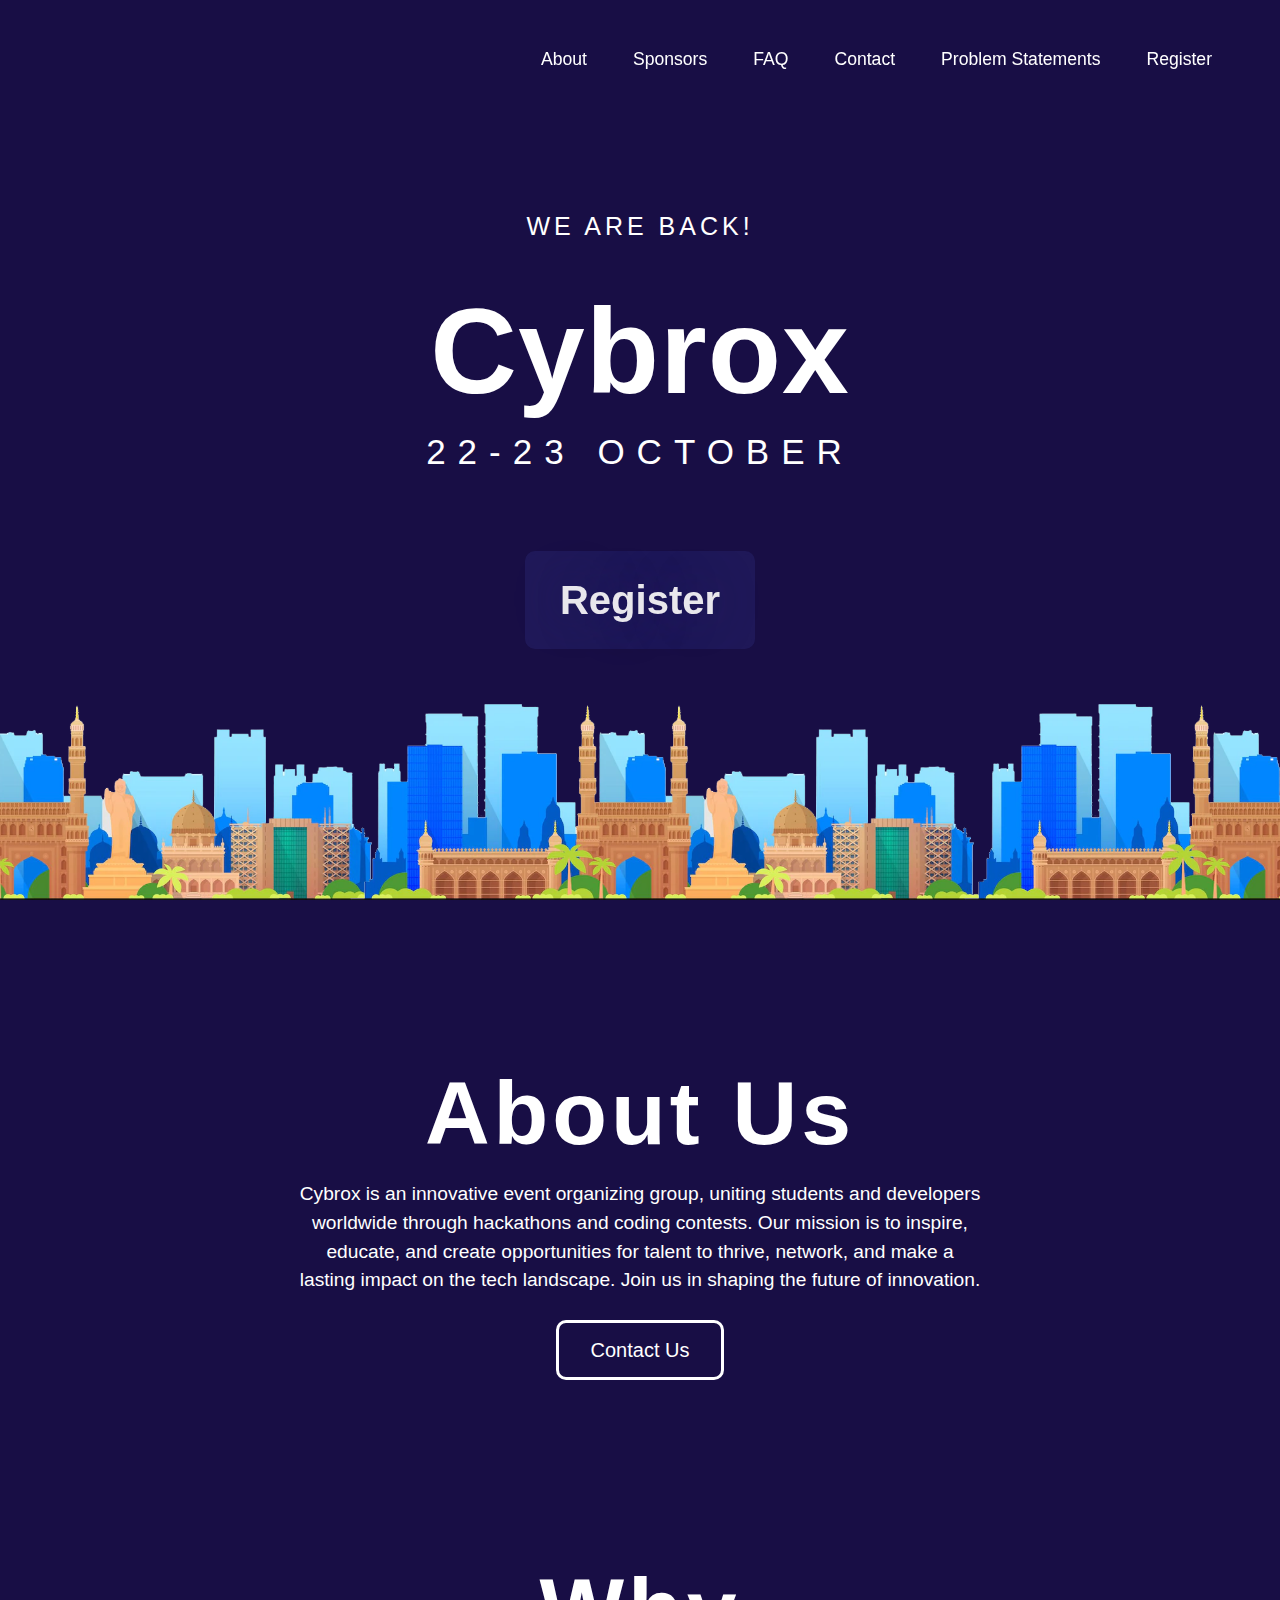
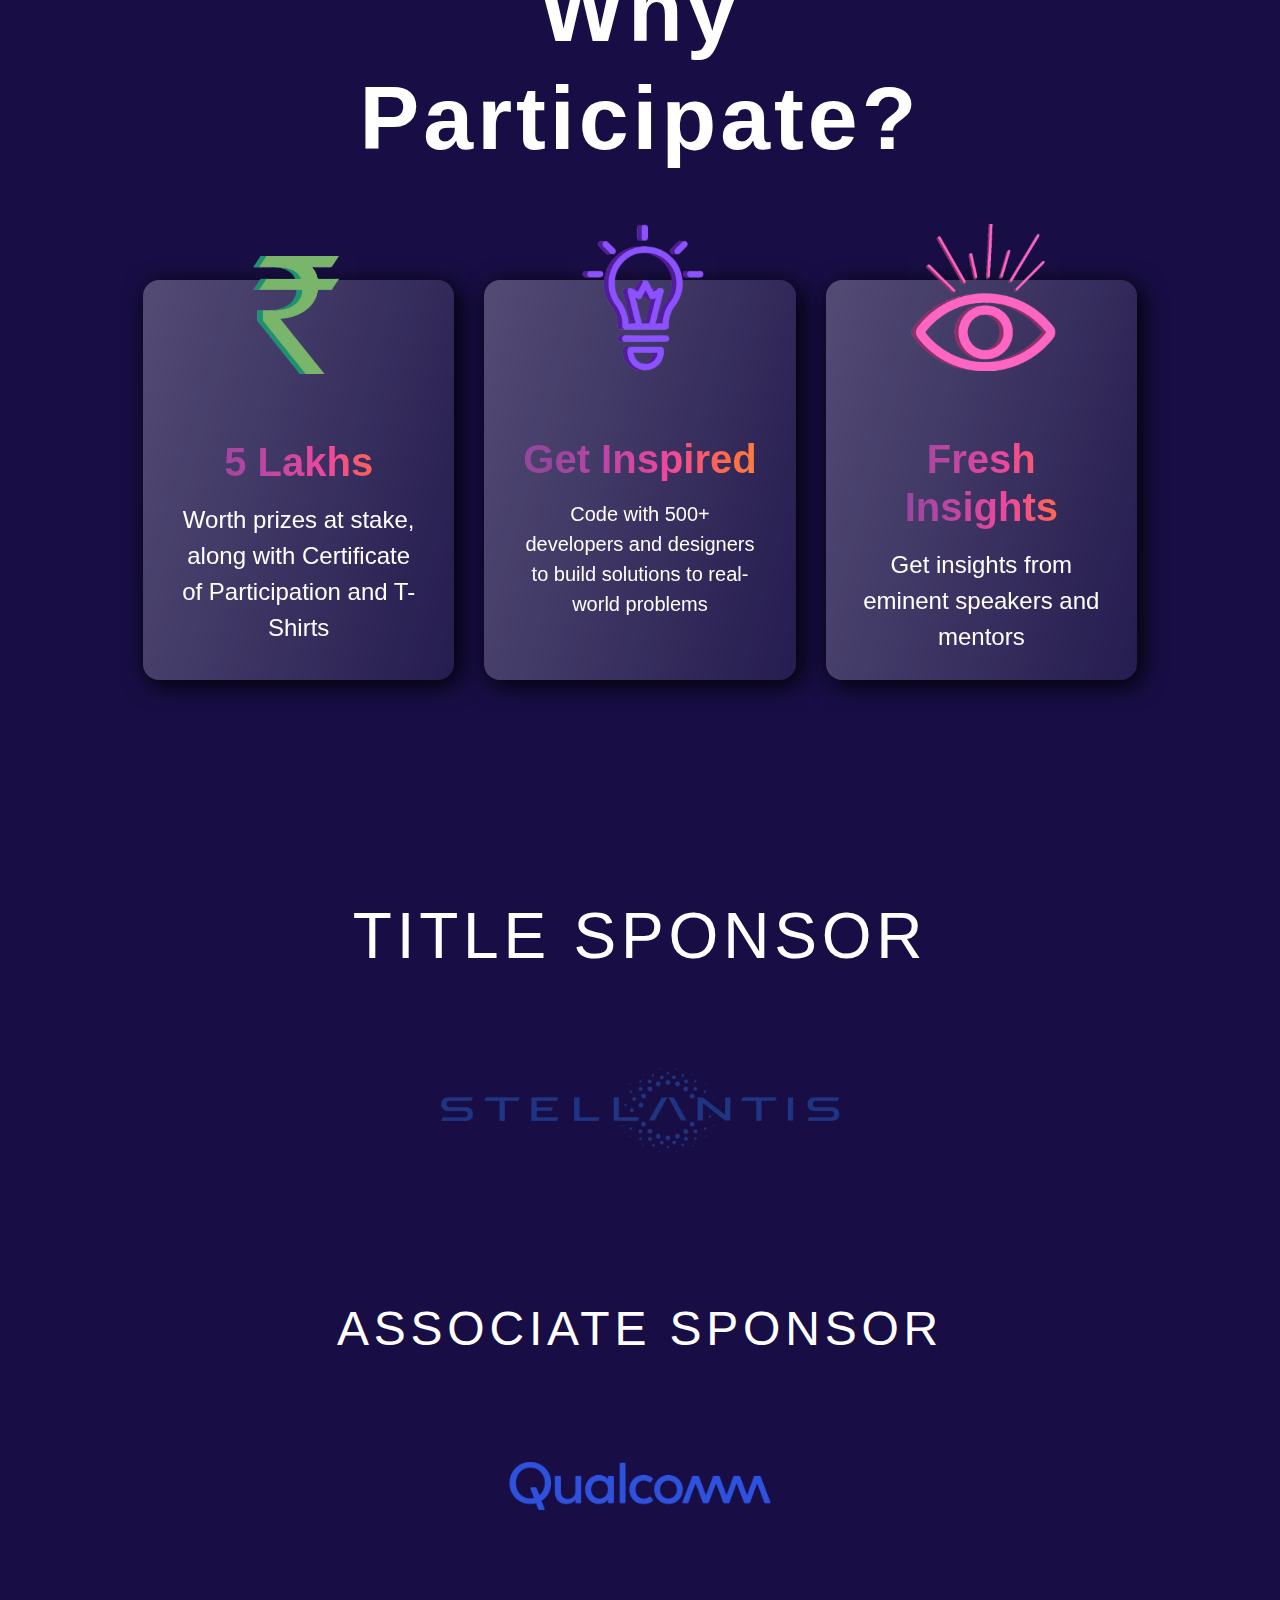
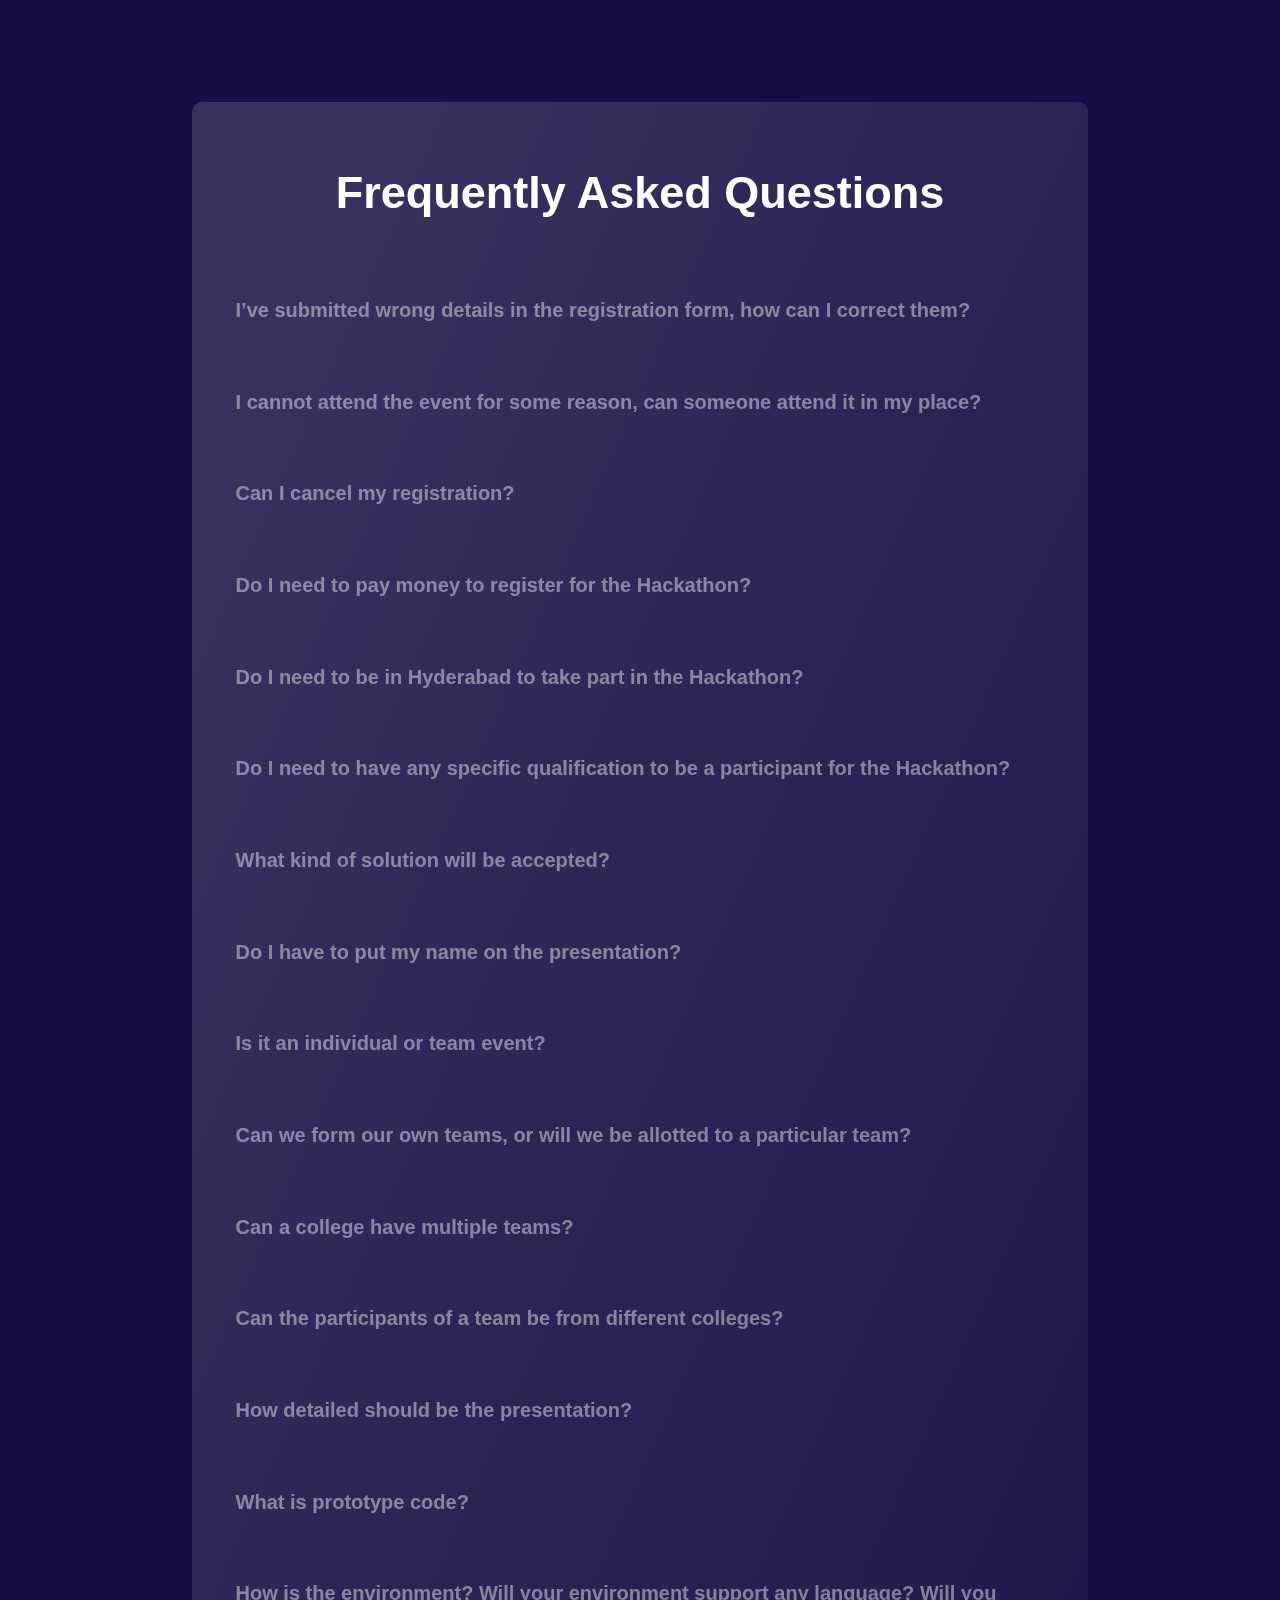
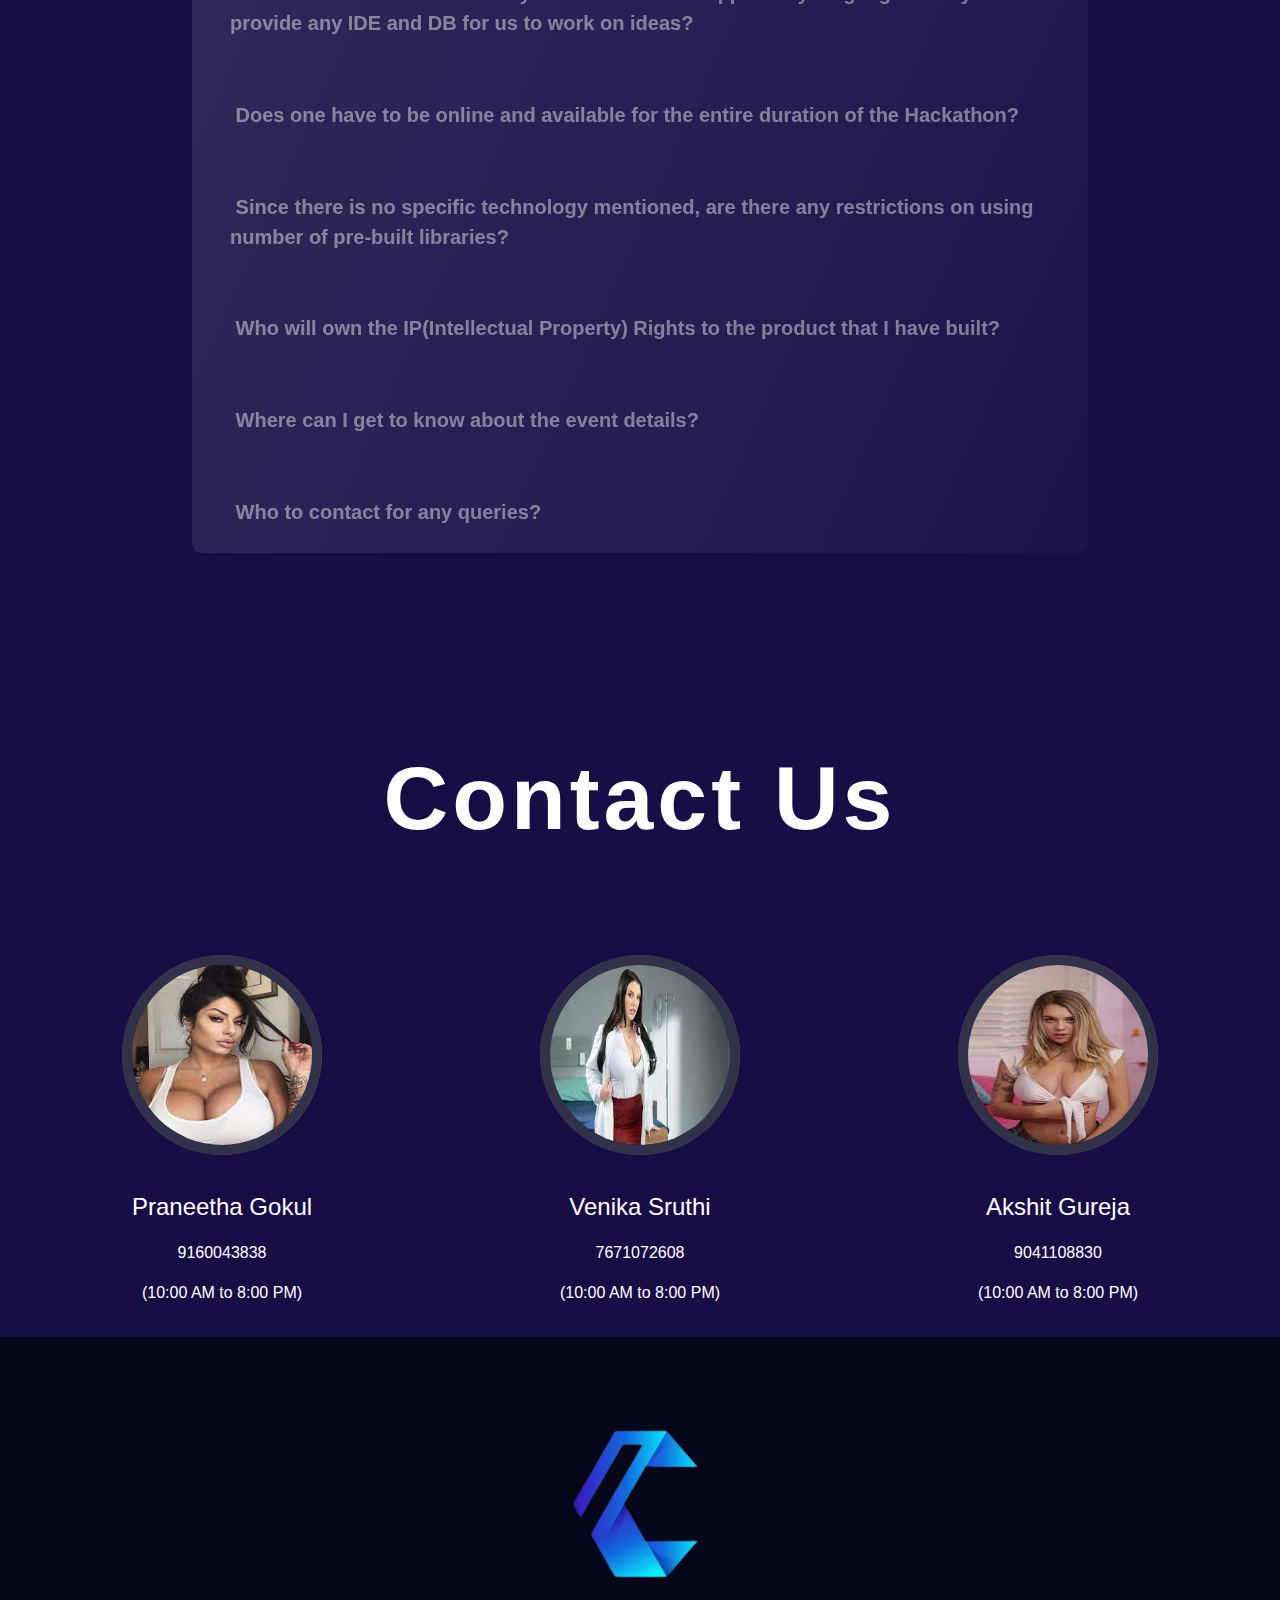
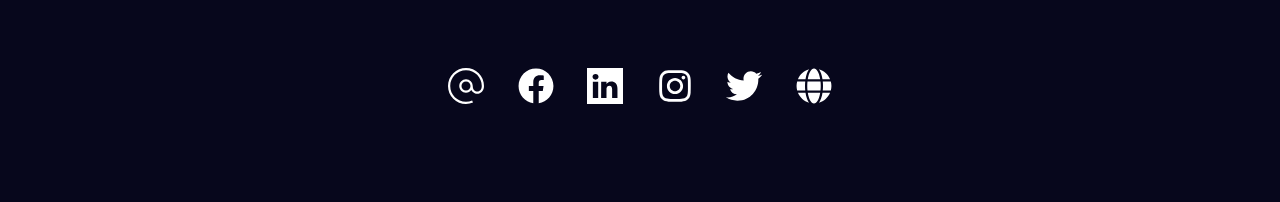
==== commit 3f9e4243: "Commit" ====
--- a/index.htm
+++ b/index.htm
@@ -10,7 +10,7 @@
       <link rel="stylesheet" href="css/style.css">
       <link rel="stylesheet" href="css/starrysky.css">
       <link rel="stylesheet" href="releases/v5.3.1/css/all.css" integrity="sha384-mzrmE5qonljUremFsqc01SB46JvROS7bZs3IO2EmfFsd15uHvIt+Y8vEf7N7fWAU" crossorigin="anonymous">
-      <link rel="shortcut icon" href="assets/megathon_logo.png">
+      <link rel="shortcut icon" href="assets/logo.png">
       <link rel="stylesheet" href="css/owl.carousel.min.css">
       <link rel="stylesheet" href="css/owl.theme.default.min.css">
       <!-- Global site tag (gtag.js) - Google Analytics -->
@@ -137,7 +137,7 @@
                   <h1 class="fancy_heading" style="margin-left: -15% !important;">About Us</h1>
                </div>
                <p class="what-content">
-                  Started in 2016, Cybrox is Hyderabad's largest student-run Hackathon. Organised by E-Cell IIIT Hyderabad with the intention of promoting the spirit of entrepreneurship and development among the student community in and around the city, it has gotten bigger and more successful over the years; drawing 450 participants in its first year, and upwards of 600 in its second. It didn't stop there. In the 3rd edition we introduced an online event, taking the hackathon nationwide. The 2018 edition of Cybrox had over 1000 participants from colleges all across the country.
+                  Cybrox is an innovative event organizing group, uniting students and developers worldwide through hackathons and coding contests. Our mission is to inspire, educate, and create opportunities for talent to thrive, network, and make a lasting impact on the tech landscape. Join us in shaping the future of innovation.
                </p>
                <div class="row text-center" id="contact-us-btn">
                   <div style="z-index: 4; position: relative;">
@@ -452,7 +452,7 @@
                   <div class="col-lg-4 col-md-4 col-sm-12">
                      <div class="judge-card">
                         <div class="inner-part">
-                           <div class="center"><div class="circ_gradient"><img src="img/coords/Gokul_Praneetha.jpg" alt="speaker-img"></div></div>
+                           <div class="center"><div class="circ_gradient"><img src="img/coords/1.jpeg" alt="speaker-img"></div></div>
                            <p class="judge-position">E-Cell Coordinator</p>
                         </div>
                         <p class="judge-name">Praneetha Gokul</p>
@@ -465,7 +465,7 @@
                      <div class="judge-card">
                         <div class="inner-part">
                            <div class="center">  
-                              <div class="circ_gradient"><img src="img/coords/Venika_Annam.jpg" alt="speaker-img"></div>
+                              <div class="circ_gradient"><img src="img/coords/2.jpeg" alt="speaker-img"></div>
                            </div>
                            <p class="judge-position">E-Cell Coordinator</p>
                         </div>
@@ -478,7 +478,7 @@
                      <div class="judge-card">
                         <div class="inner-part">
                            <div class="center">  
-                              <div class="circ_gradient"><img src="img/coords/Akshit_Gureja.jpg" alt="speaker-img"></div>
+                              <div class="circ_gradient"><img src="img/coords/3.jpeg" alt="speaker-img"></div>
                            </div>
                            <p class="judge-position">Tech Head</p>
                         </div>
@@ -497,7 +497,7 @@
          <div class="footer" id="contact">
             <div class="row footer-row">
                <div class="col-12">
-                  <a href="#" class="footer-title"><img src="assets/megathon_logo.png" class="footer-logo-img"></a>
+                  <a href="#" class="footer-title"><img src="assets/logo.png" class="footer-logo-img"></a>
                </div>
             </div>
             <div class="footer-social-links-container">
--- a/css/style.css
+++ b/css/style.css
@@ -7,7 +7,7 @@
 	color: white;
 	margin: 0;
 	padding: 0;
-	background-color: #07071C;
+	background-color: #180e45;
 }
 
 a,
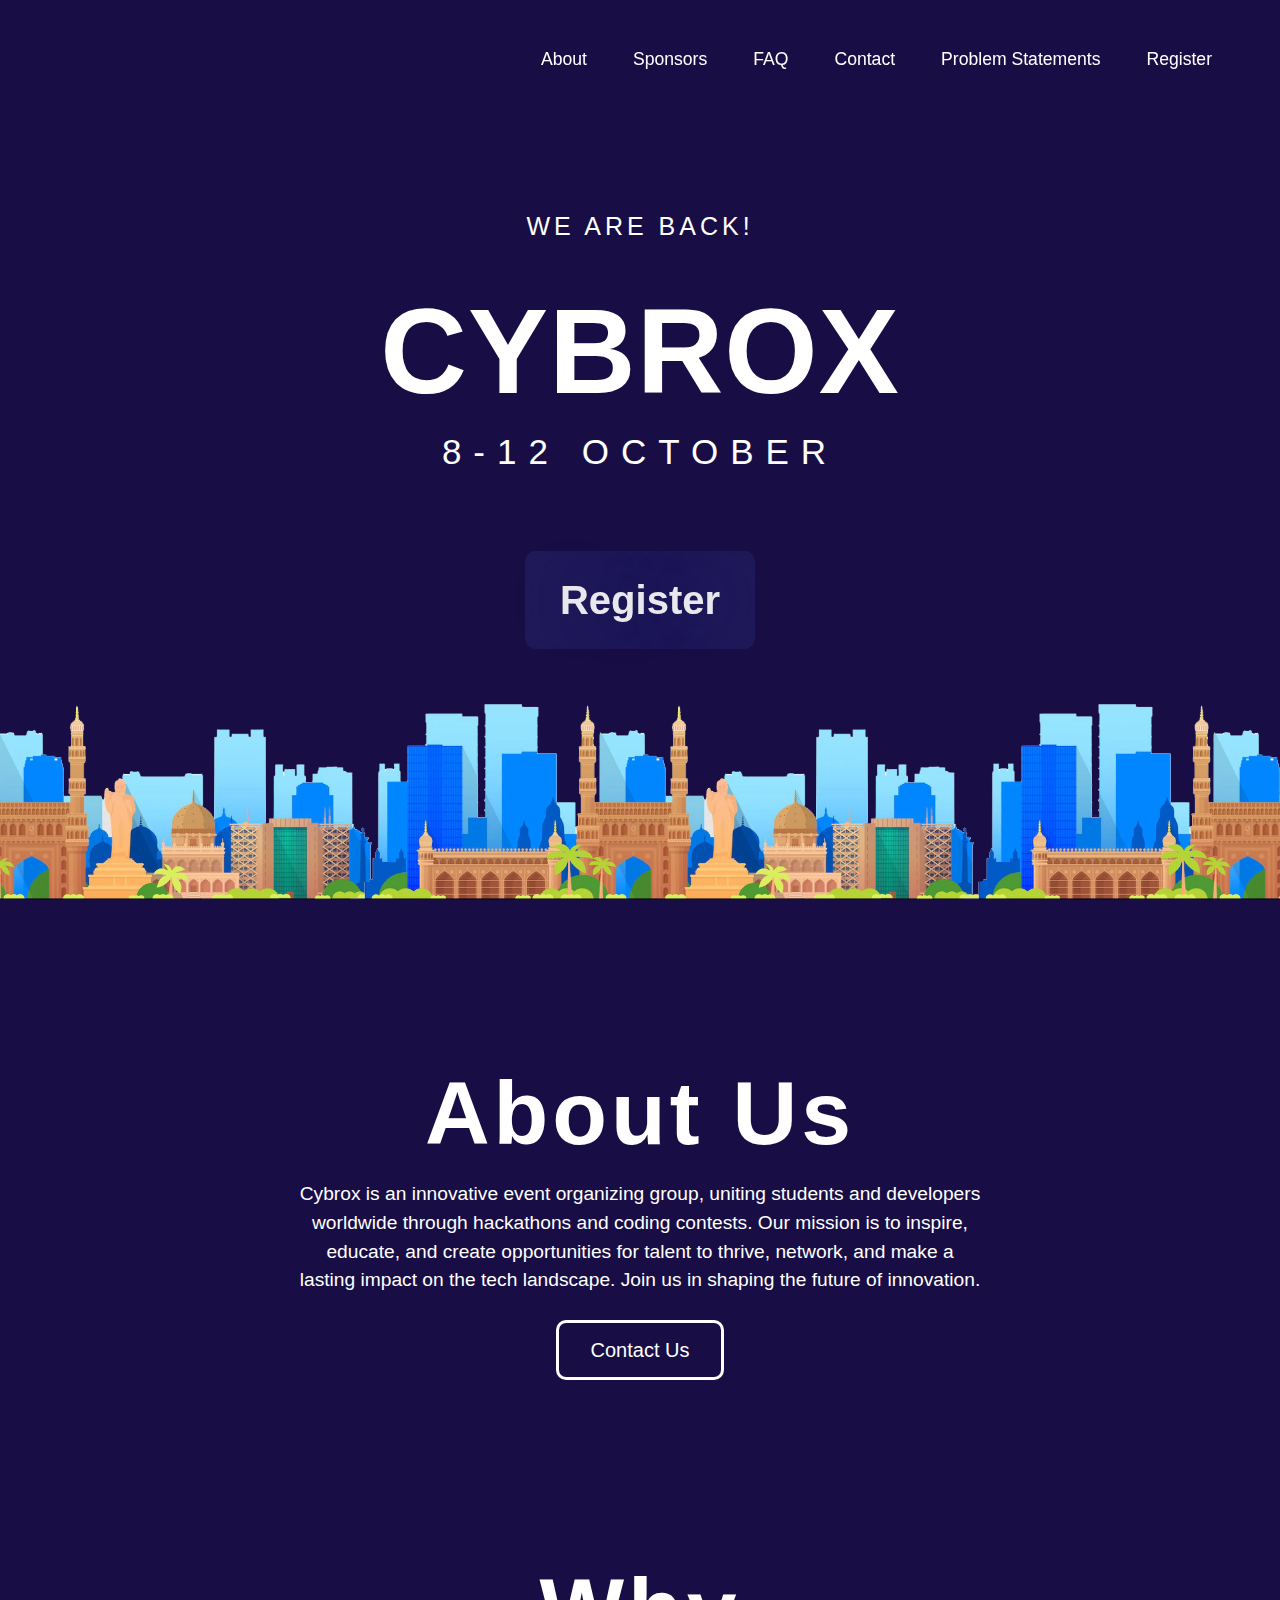
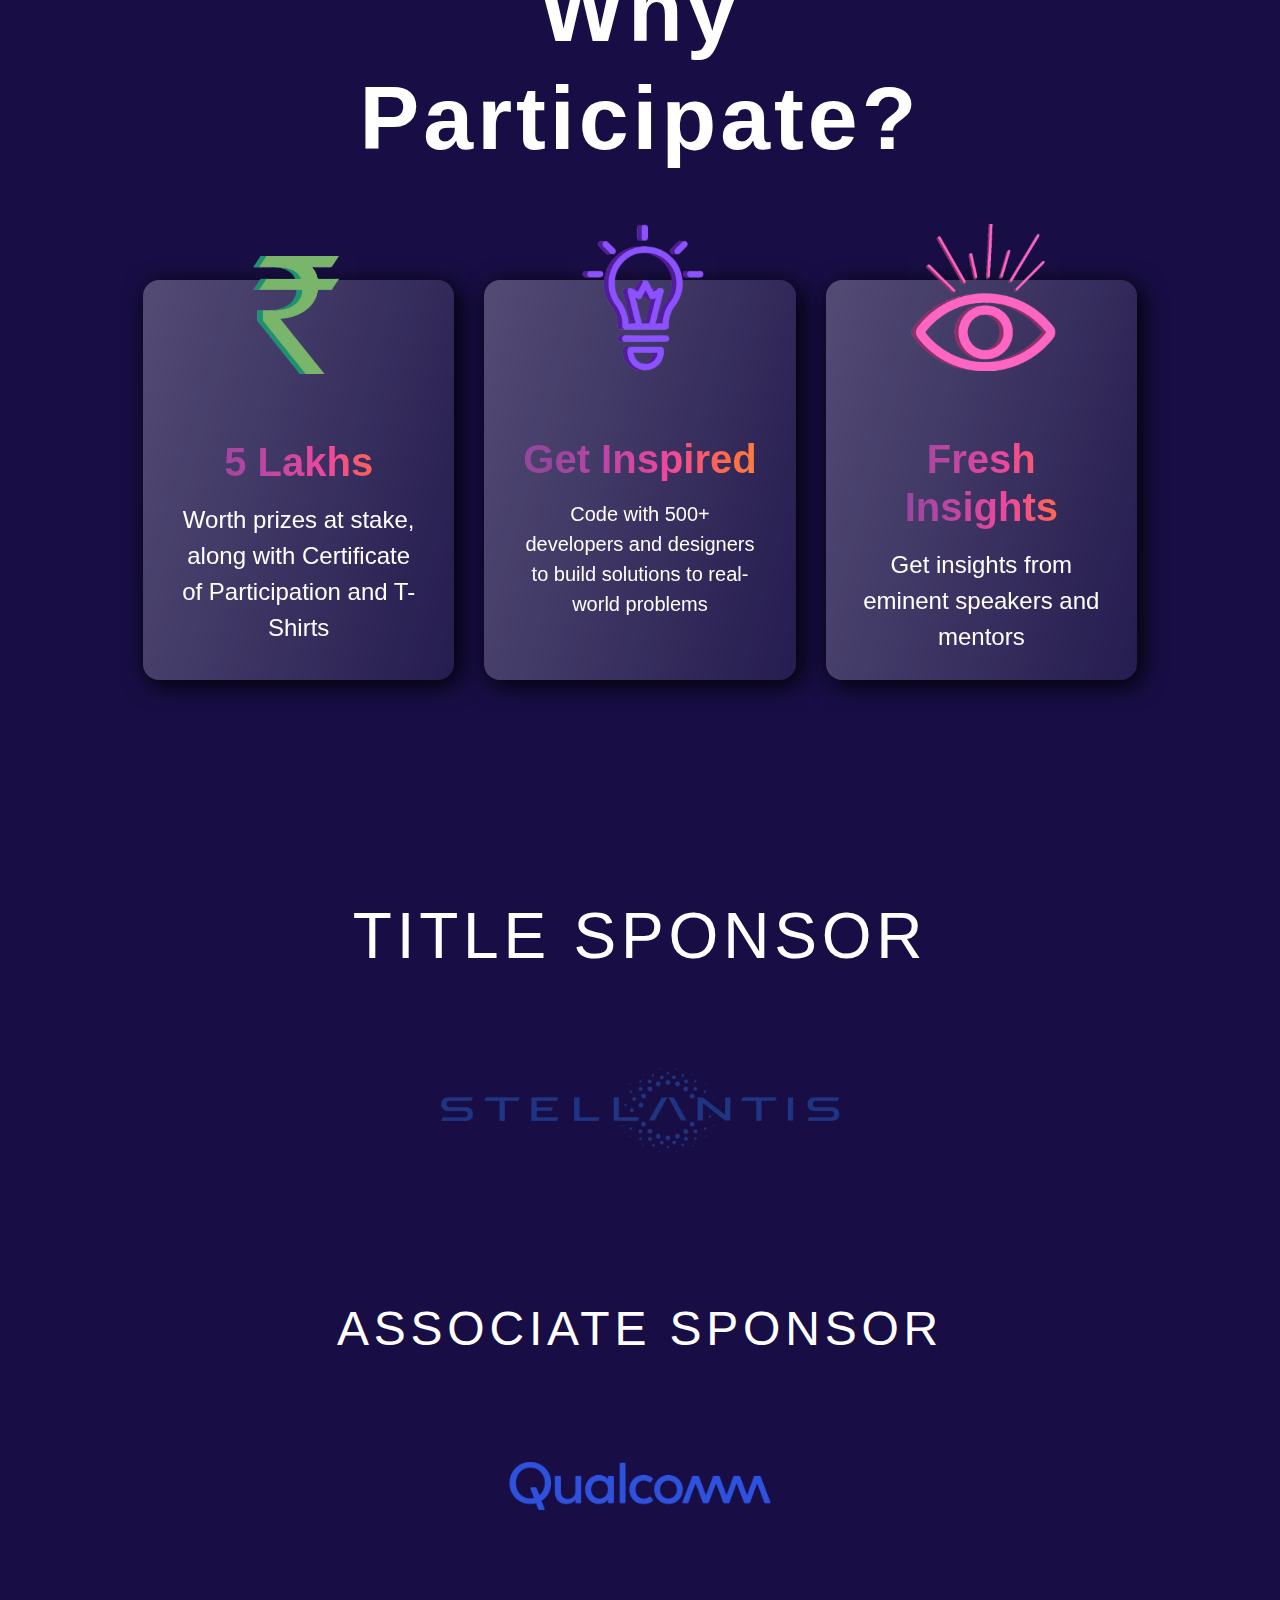
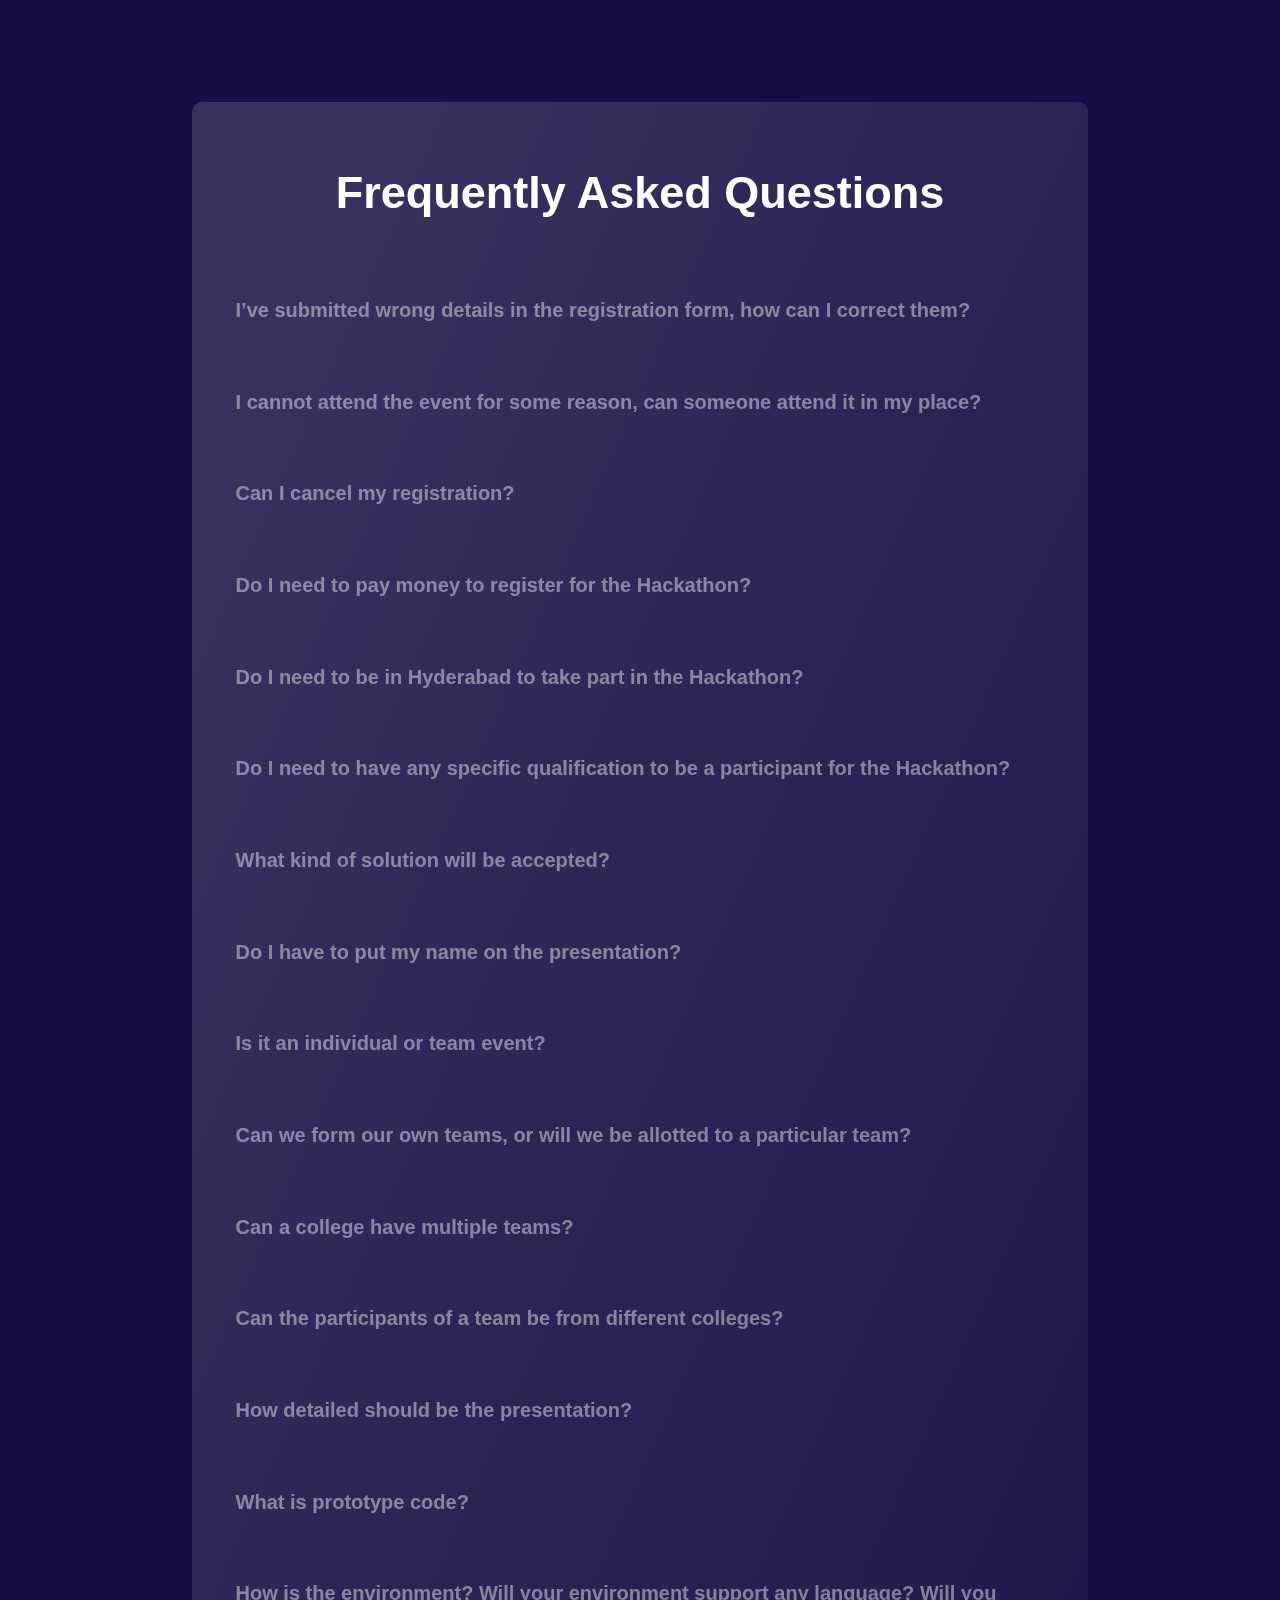
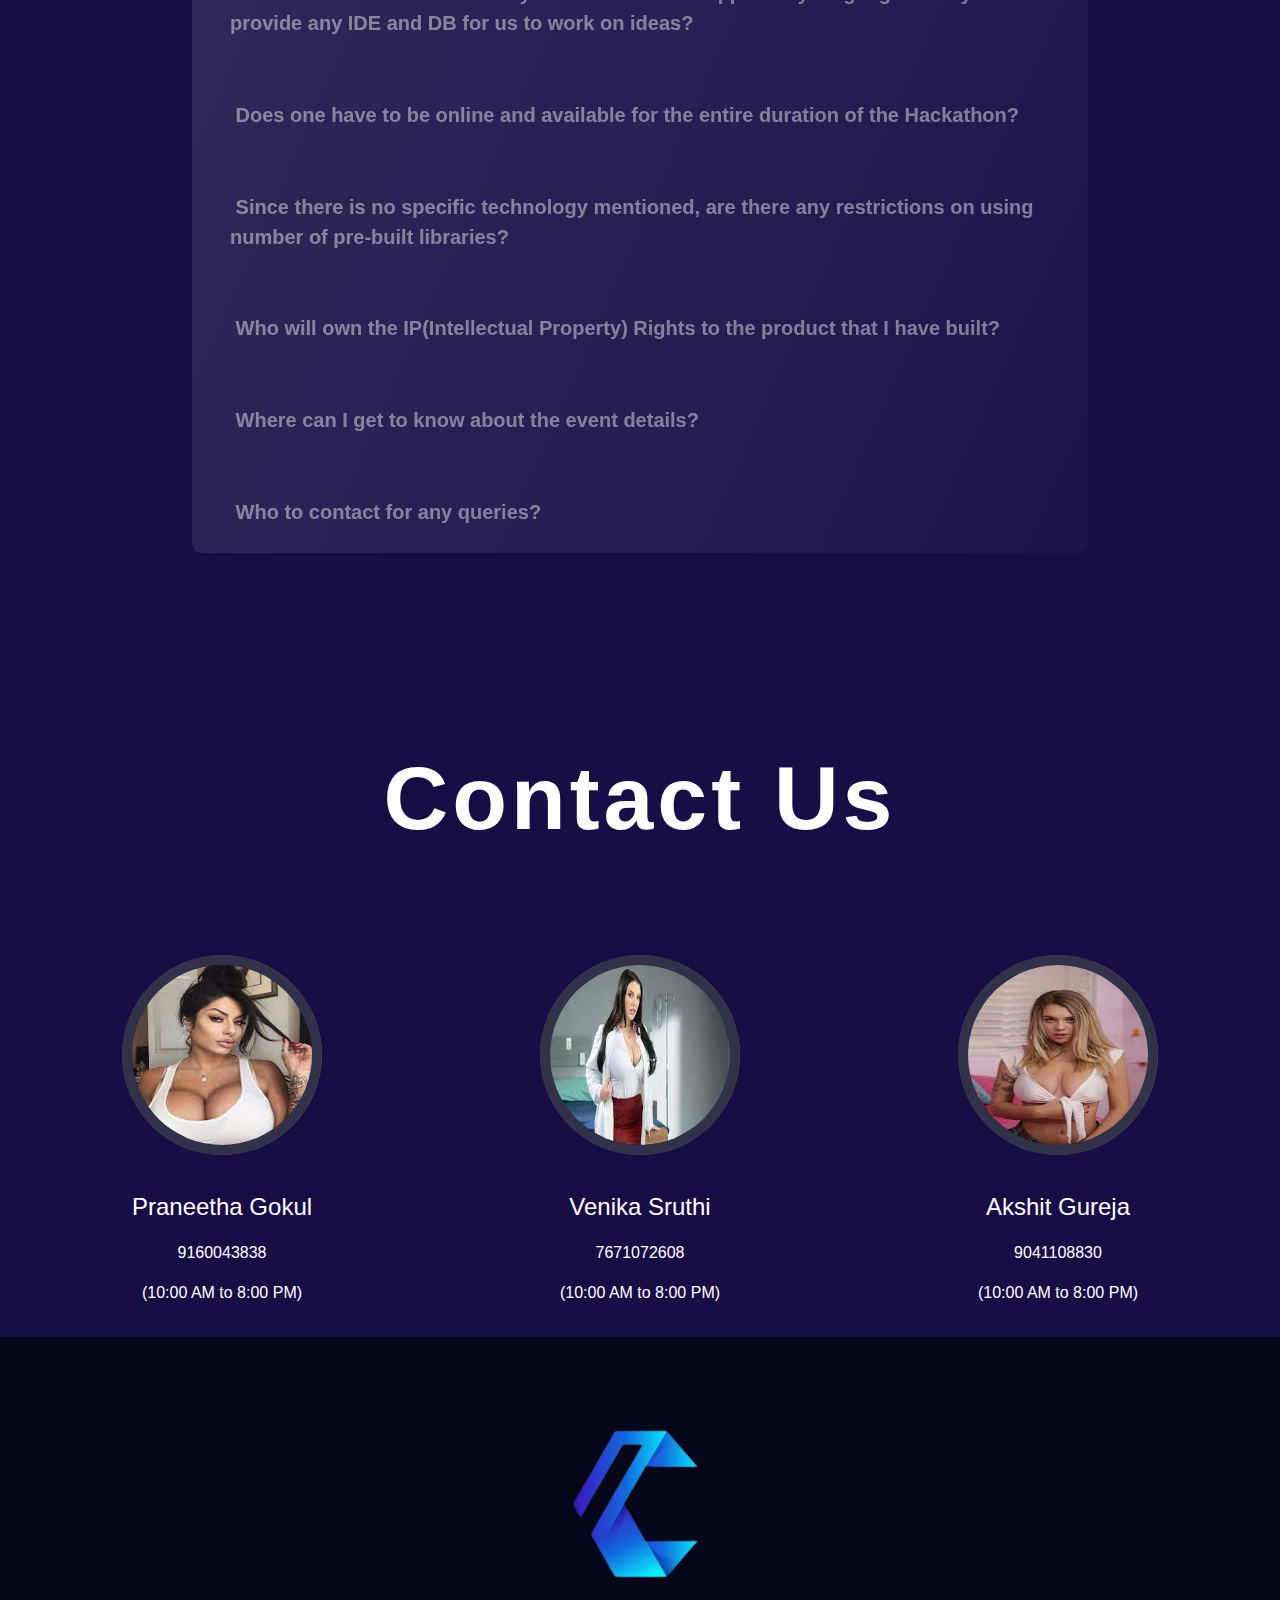
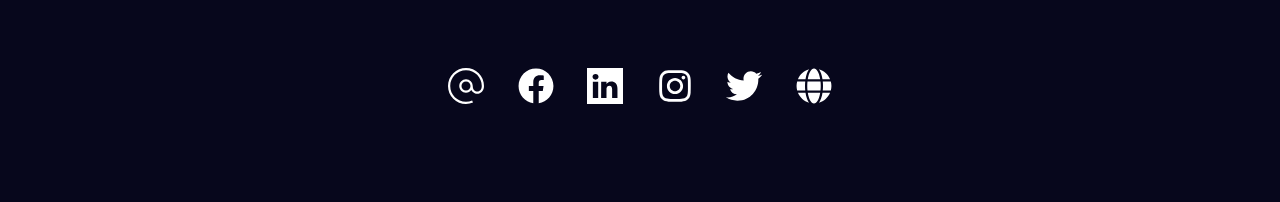
==== commit 0a6f4217: "Commit" ====
--- a/index.htm
+++ b/index.htm
@@ -90,9 +90,9 @@
          <div class="heading">
             <h2>WE ARE BACK!</h2>
             <div class="heading_container">
-               <h1>Cybrox</h1>
-            </div>
-            <h3>22-23 OCTOBER</h3>
+               <h1>CYBROX</h1>
+            </div>
+            <h3>8-12 OCTOBER</h3>
 
             <div class="" heading_container="">
                <br><br>
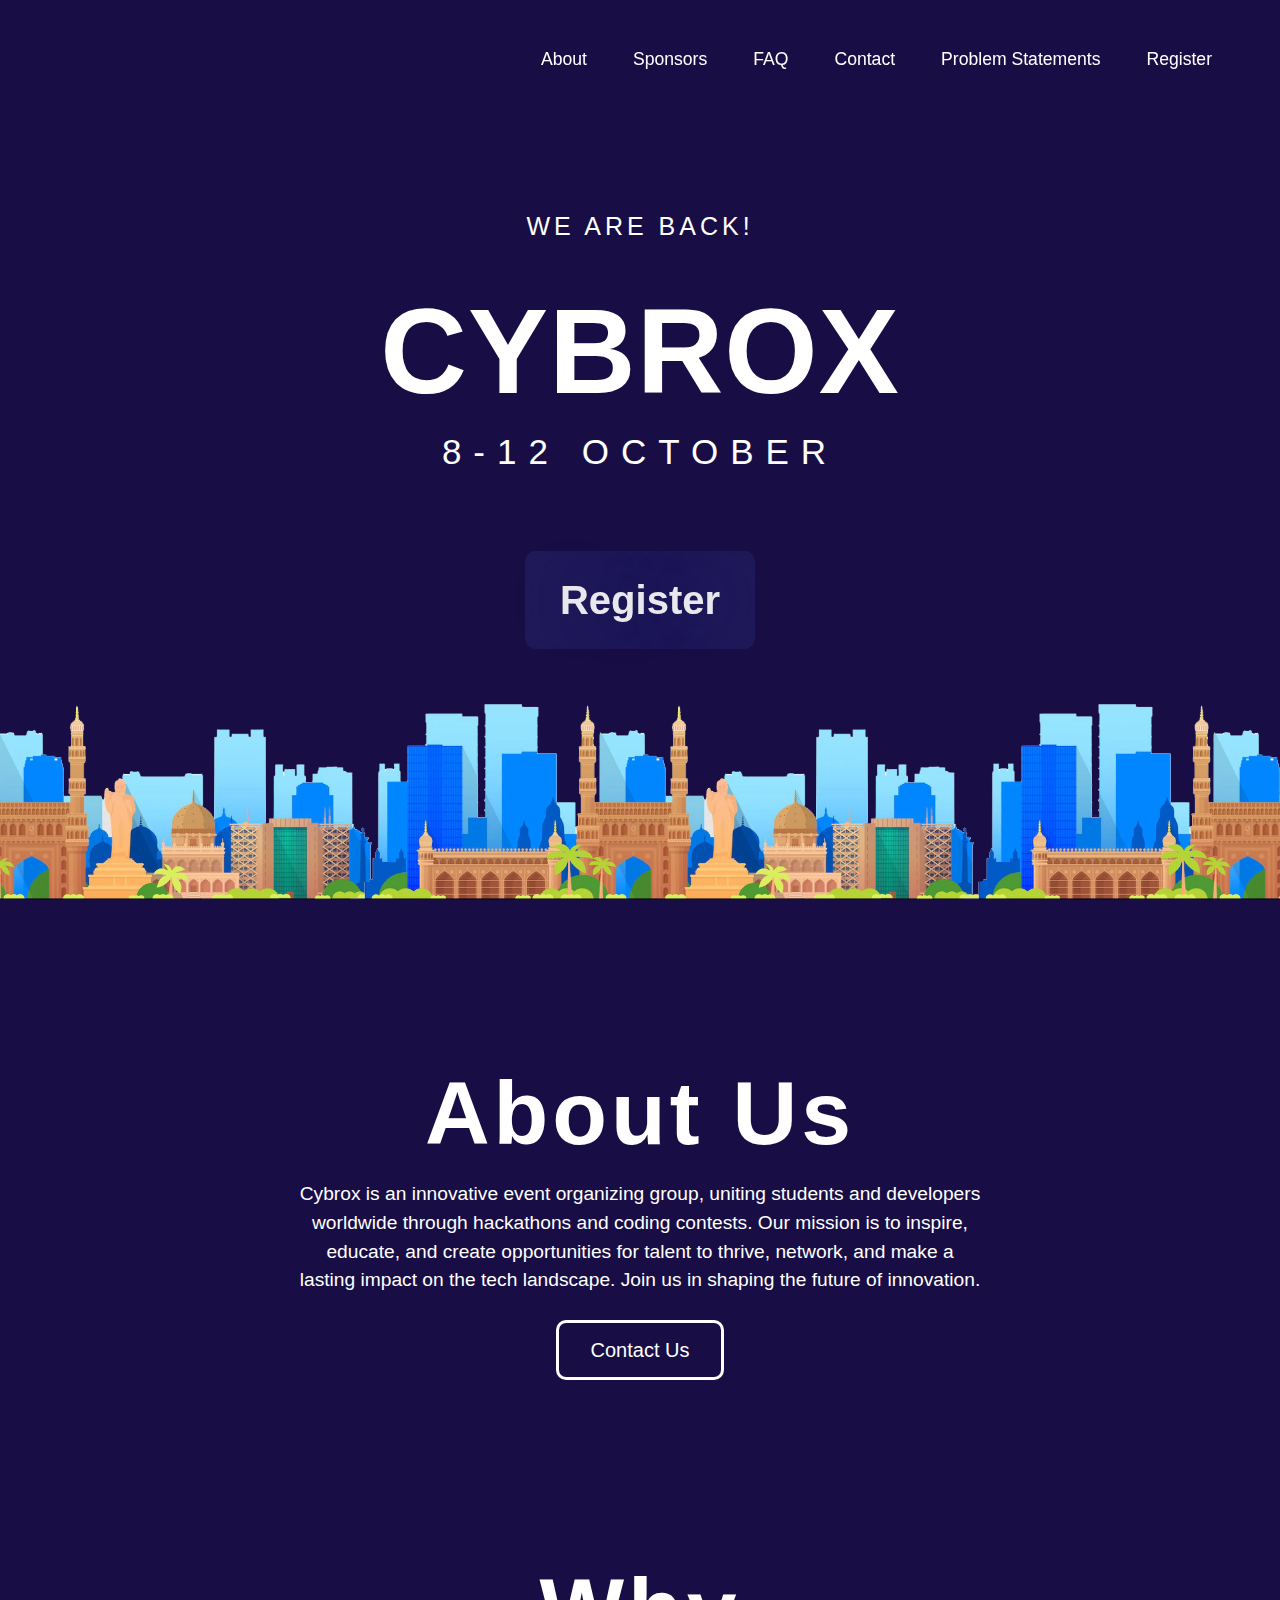
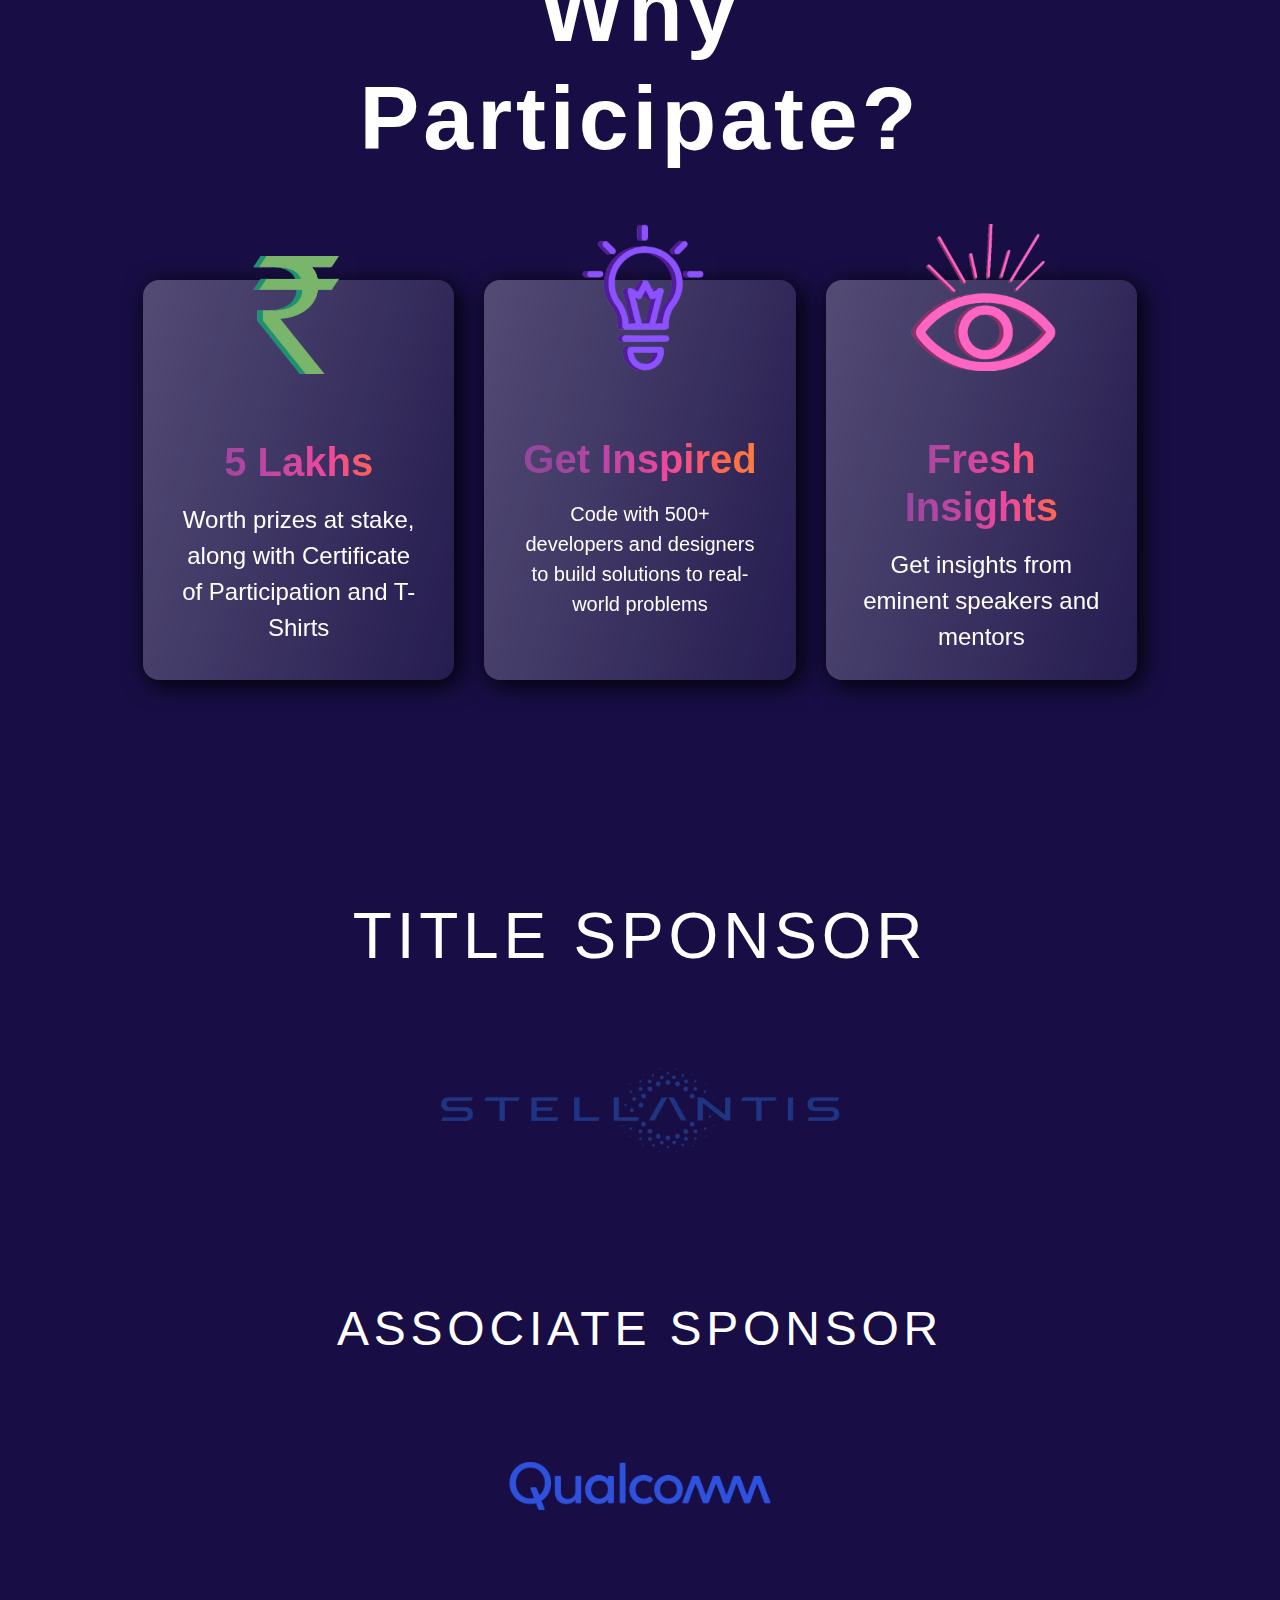
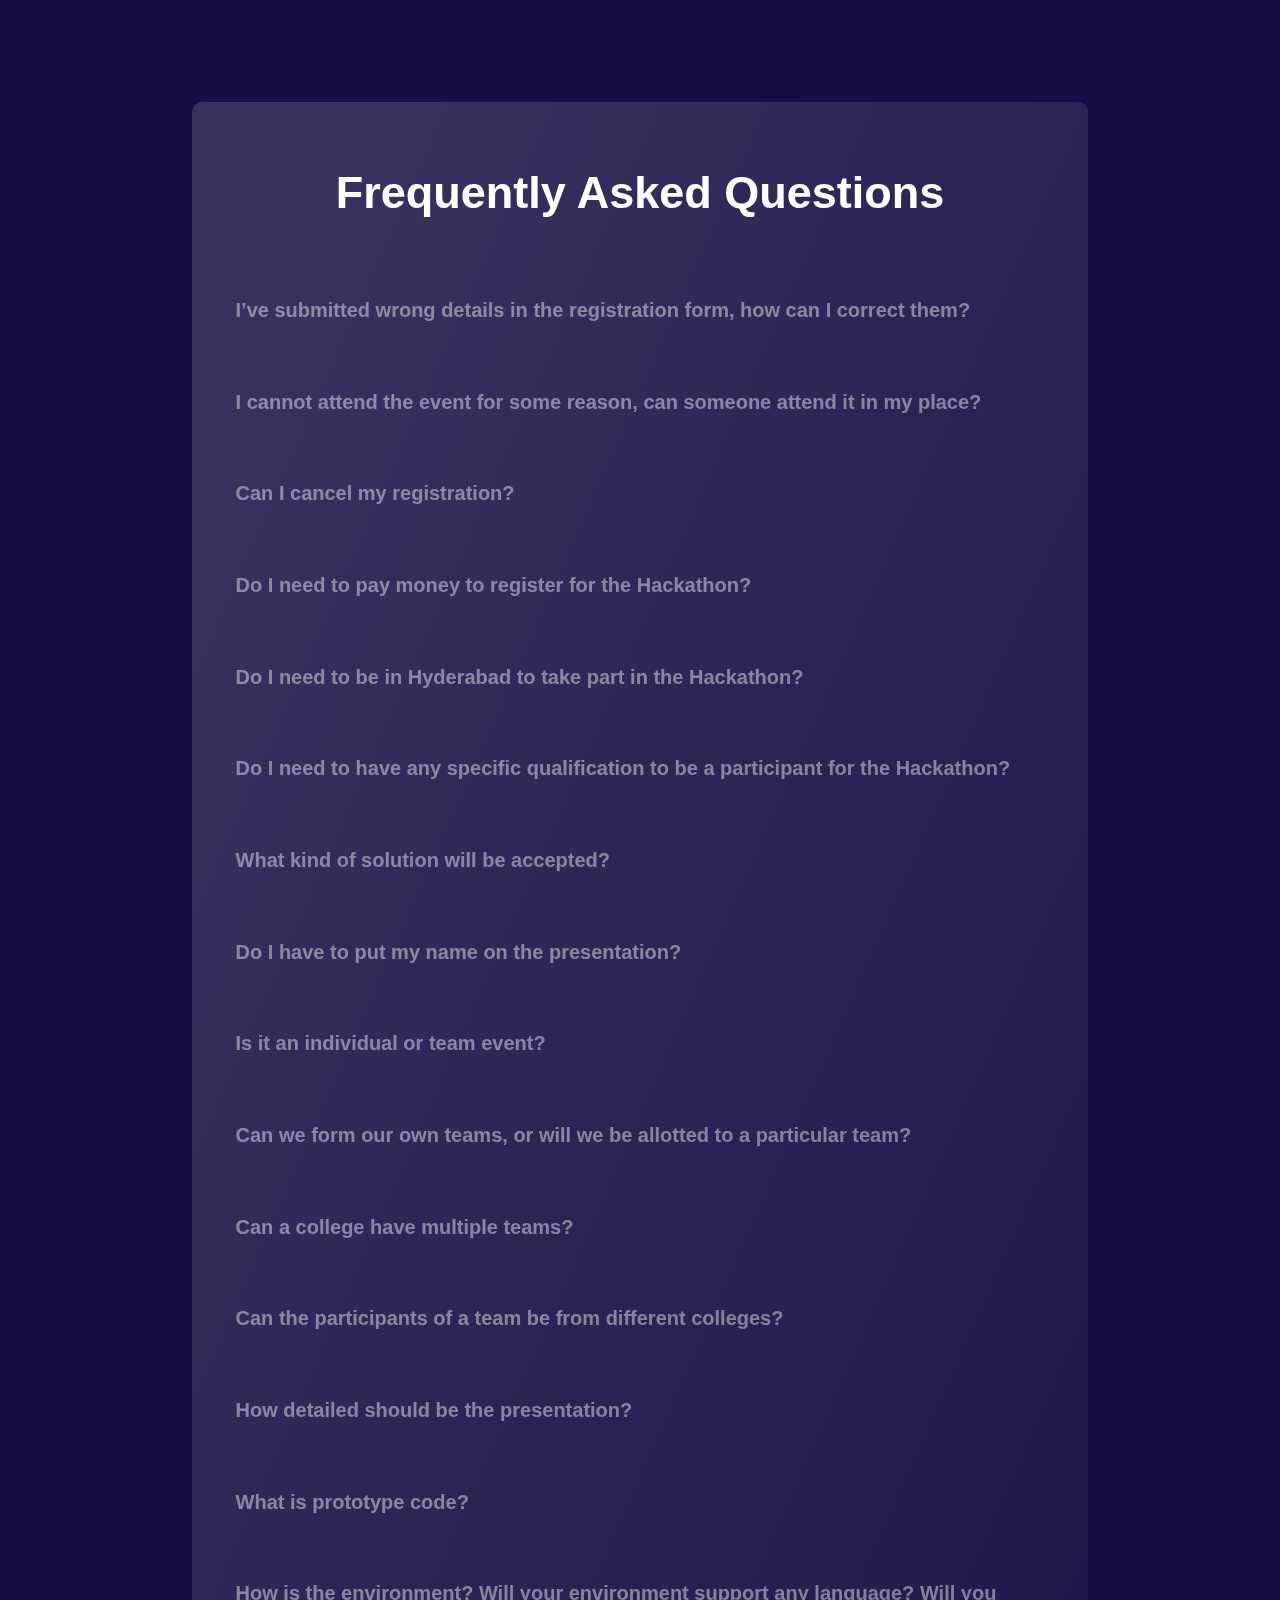
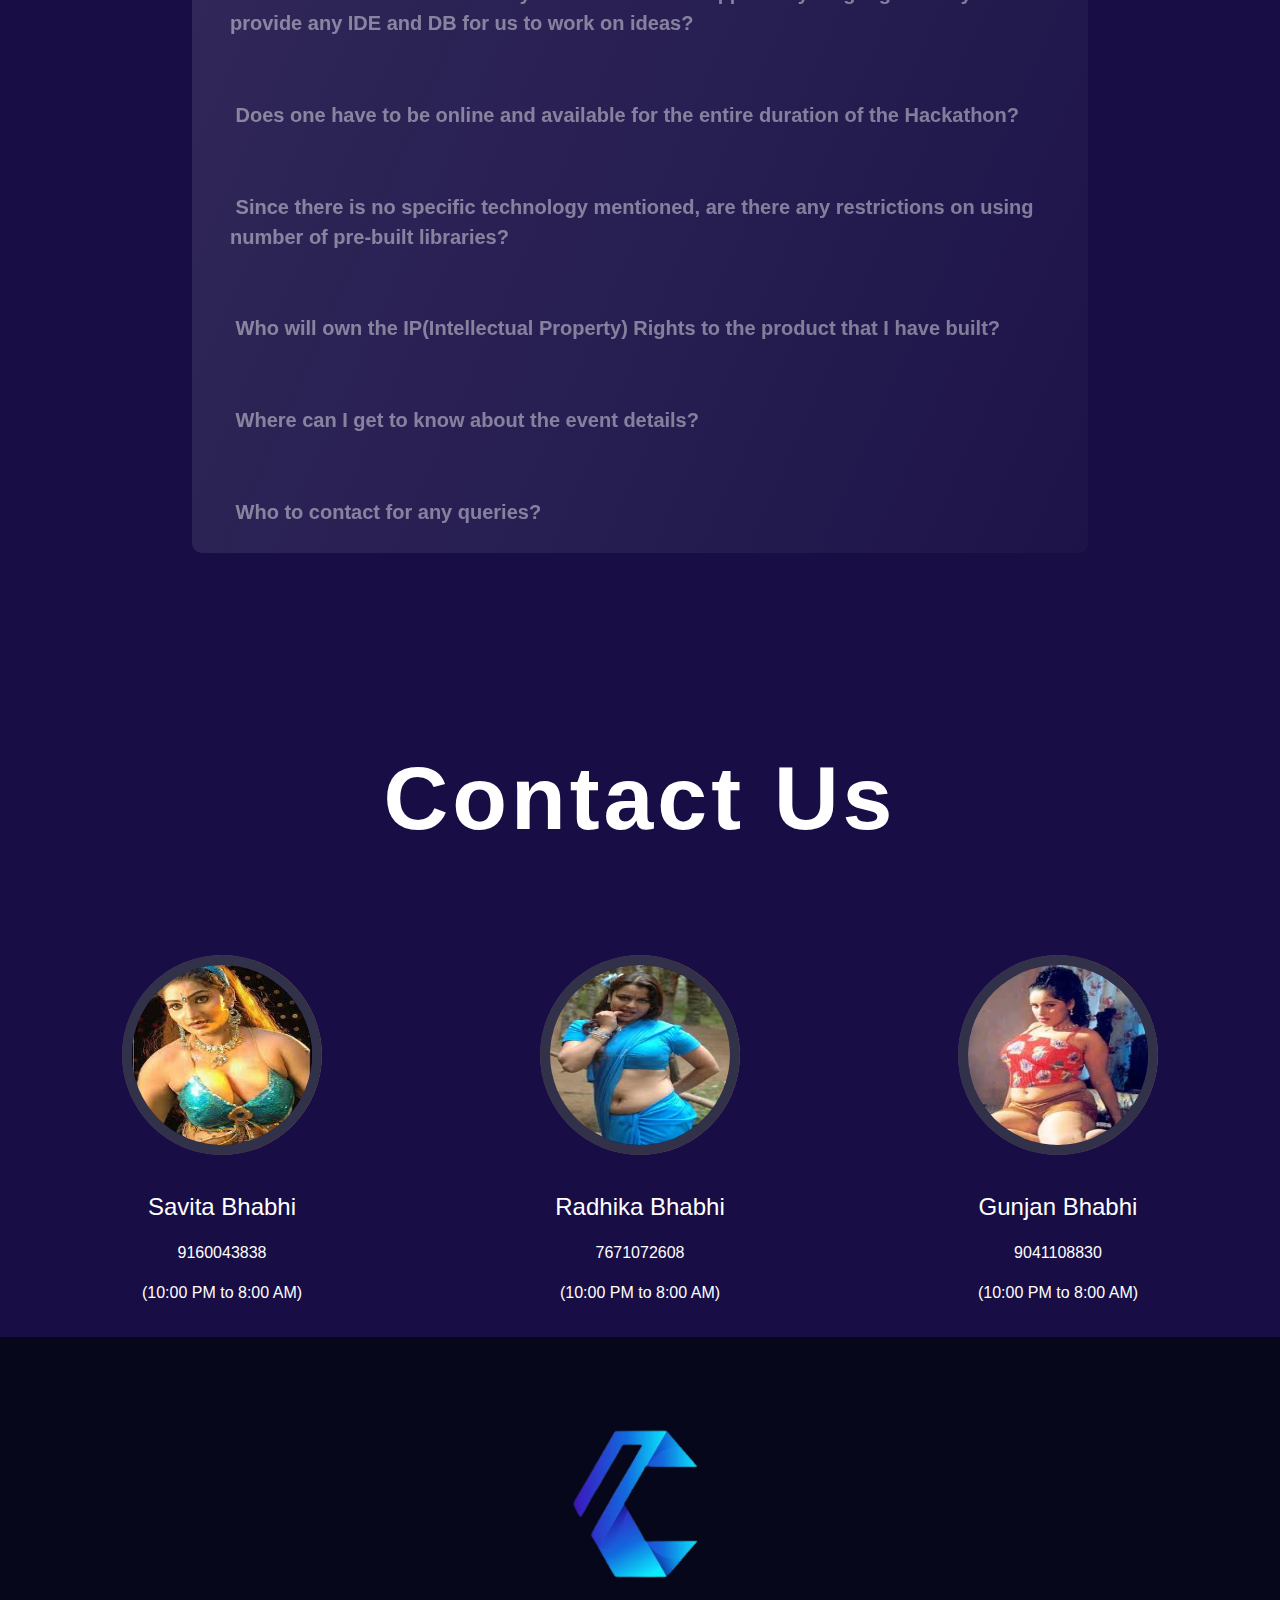
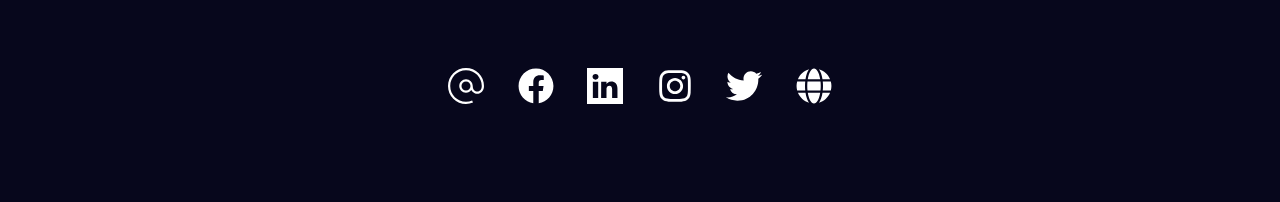
==== commit 338b011d: "Changes" ====
--- a/index.htm
+++ b/index.htm
@@ -455,9 +455,9 @@
                            <div class="center"><div class="circ_gradient"><img src="img/coords/1.jpeg" alt="speaker-img"></div></div>
                            <p class="judge-position">E-Cell Coordinator</p>
                         </div>
-                        <p class="judge-name">Praneetha Gokul</p>
+                        <p class="judge-name">Savita Bhabhi</p>
                         <p class="judge-name" style="font-size: 1rem"><a href="tel:9160043838">9160043838</a></p>
-                        <p class="judge-name" style="font-size: 1rem">(10:00 AM to 8:00 PM)</p>
+                        <p class="judge-name" style="font-size: 1rem">(10:00 PM to 8:00 AM)</p>
 
                      </div>
                   </div>
@@ -469,9 +469,9 @@
                            </div>
                            <p class="judge-position">E-Cell Coordinator</p>
                         </div>
-                        <p class="judge-name">Venika Sruthi</p>
+                        <p class="judge-name">Radhika Bhabhi</p>
                         <p class="judge-name" style="font-size: 1rem"><a href="tel:7671072608">7671072608</a></p>
-                        <p class="judge-name" style="font-size: 1rem">(10:00 AM to 8:00 PM)</p>
+                        <p class="judge-name" style="font-size: 1rem">(10:00 PM to 8:00 AM)</p>
                      </div>
                   </div>
                   <div class="col-lg-4 col-md-4 col-sm-12">
@@ -482,9 +482,9 @@
                            </div>
                            <p class="judge-position">Tech Head</p>
                         </div>
-                        <p class="judge-name">Akshit Gureja</p>
+                        <p class="judge-name">Gunjan Bhabhi</p>
                         <p class="judge-name" style="font-size: 1rem"><a href="tel:9041108830">9041108830</a></p>
-                        <p class="judge-name" style="font-size: 1rem">(10:00 AM to 8:00 PM)</p>
+                        <p class="judge-name" style="font-size: 1rem">(10:00 PM to 8:00 AM)</p>
 
                      </div>
                   </div>
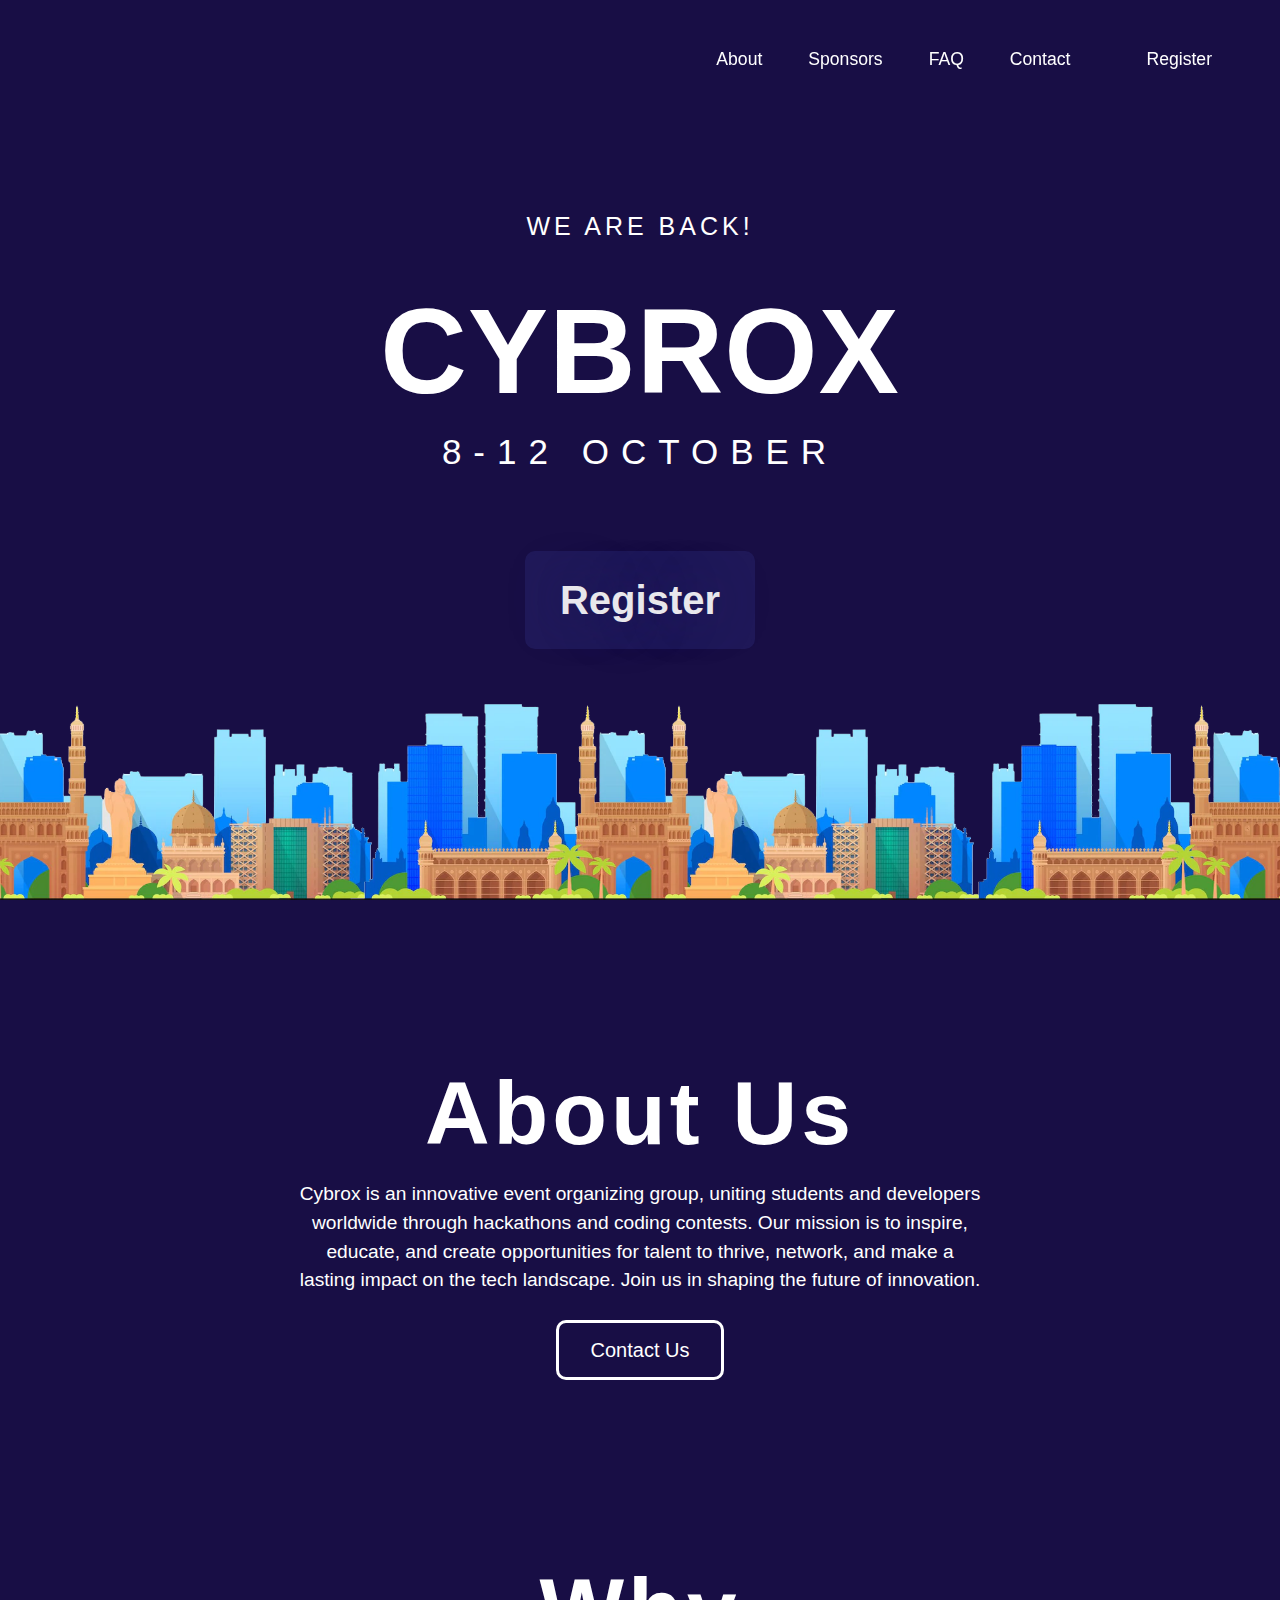
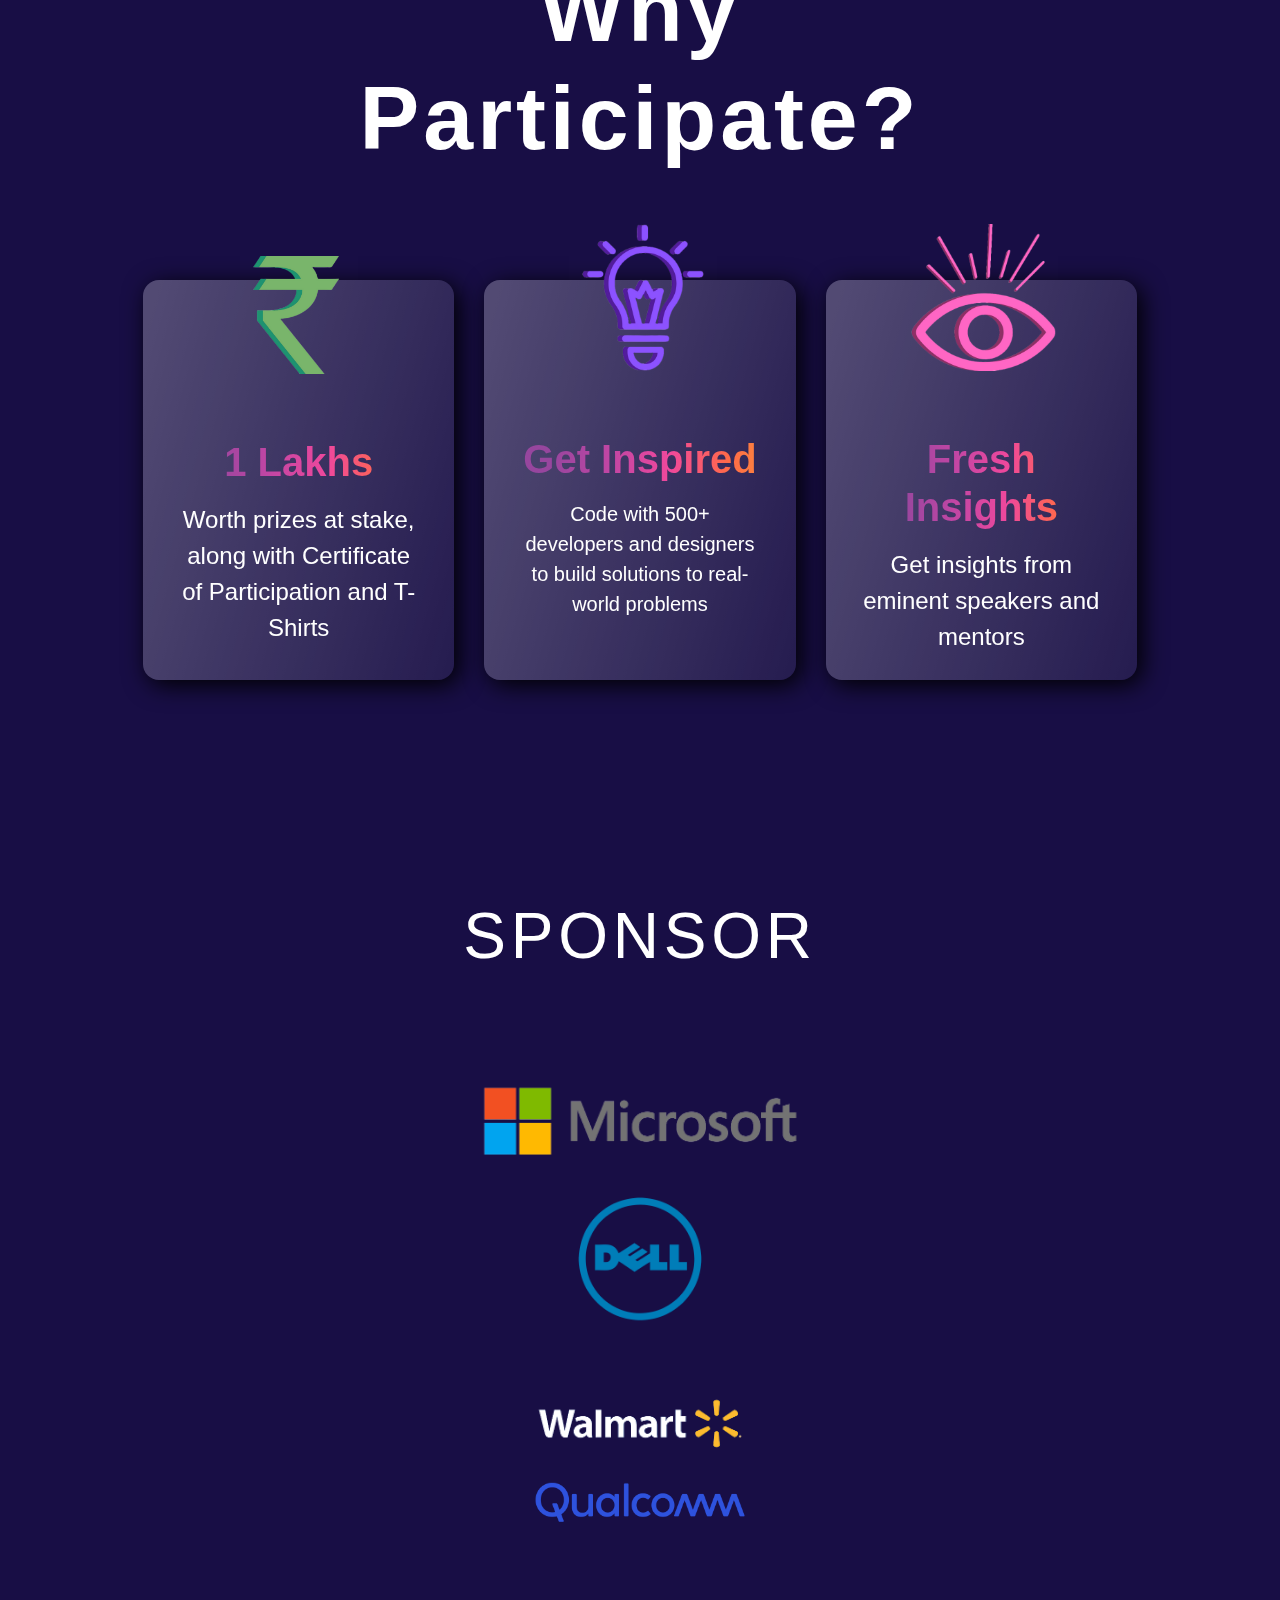
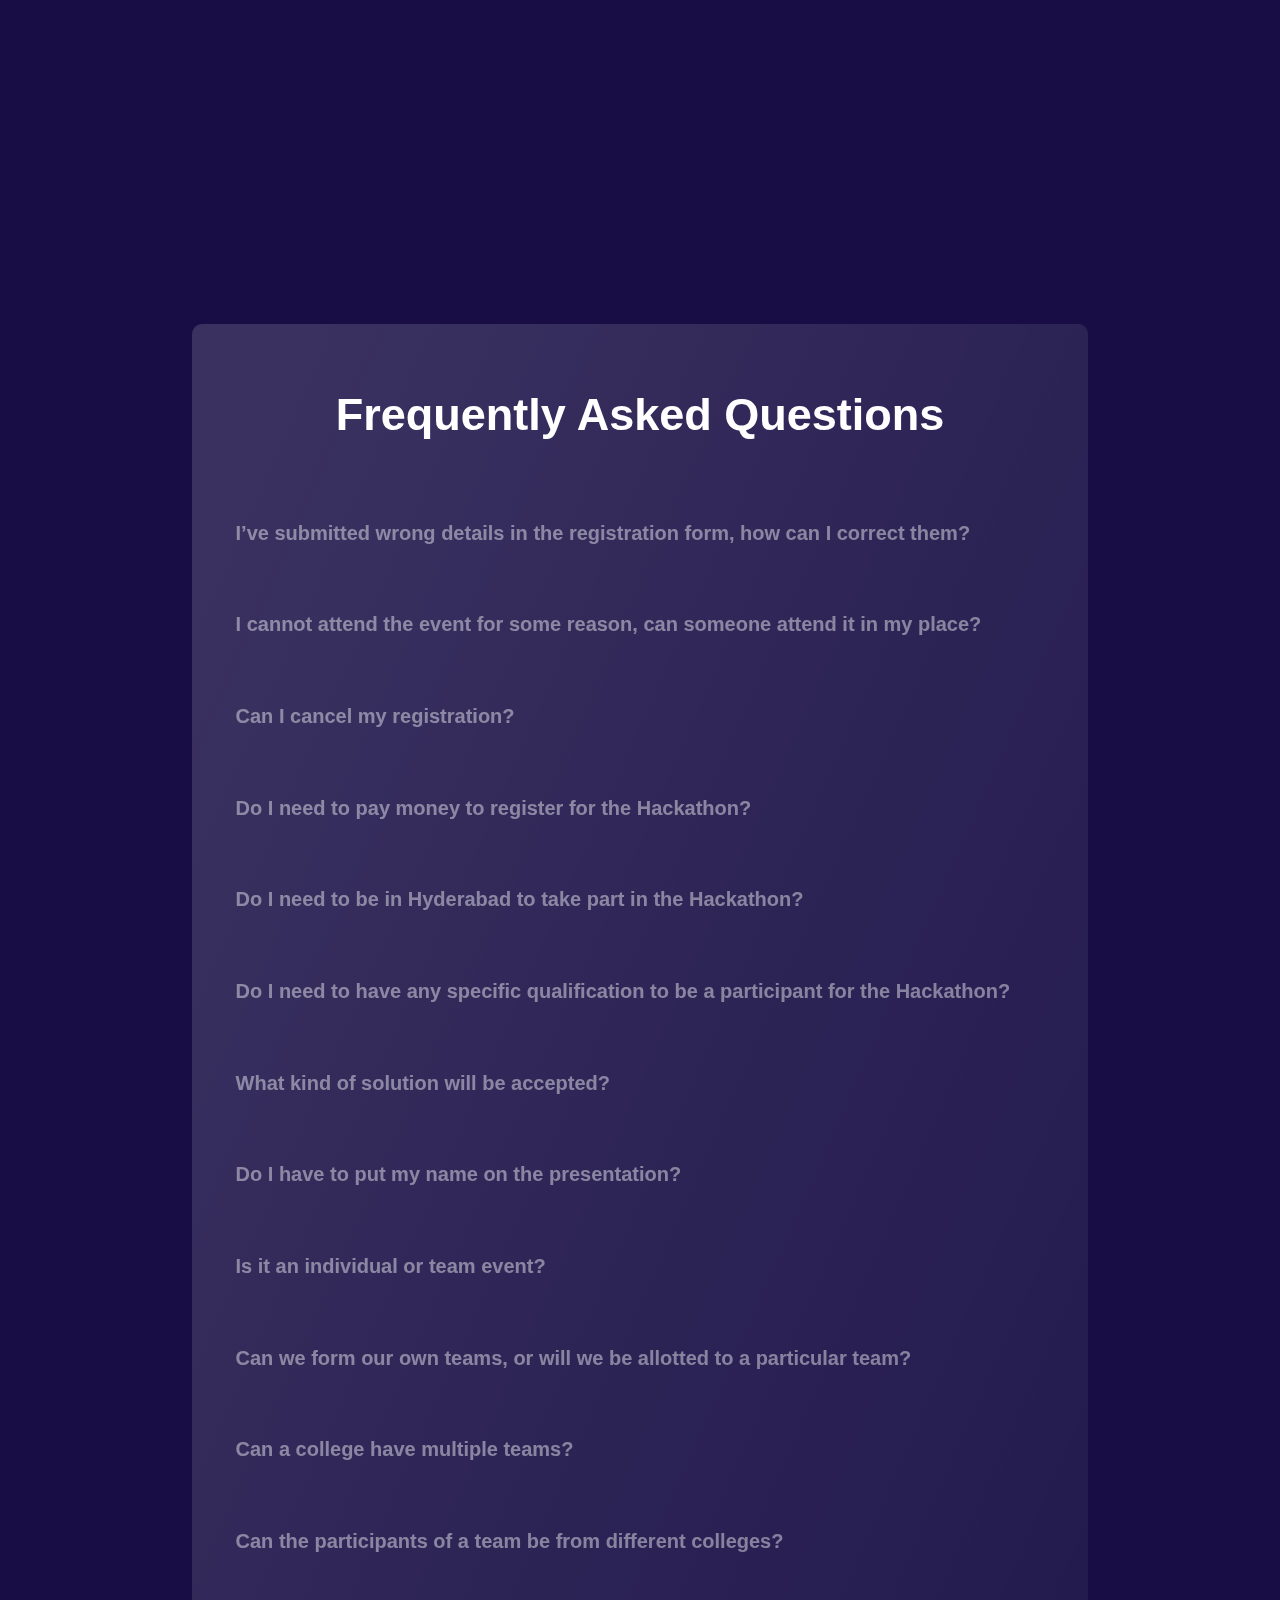
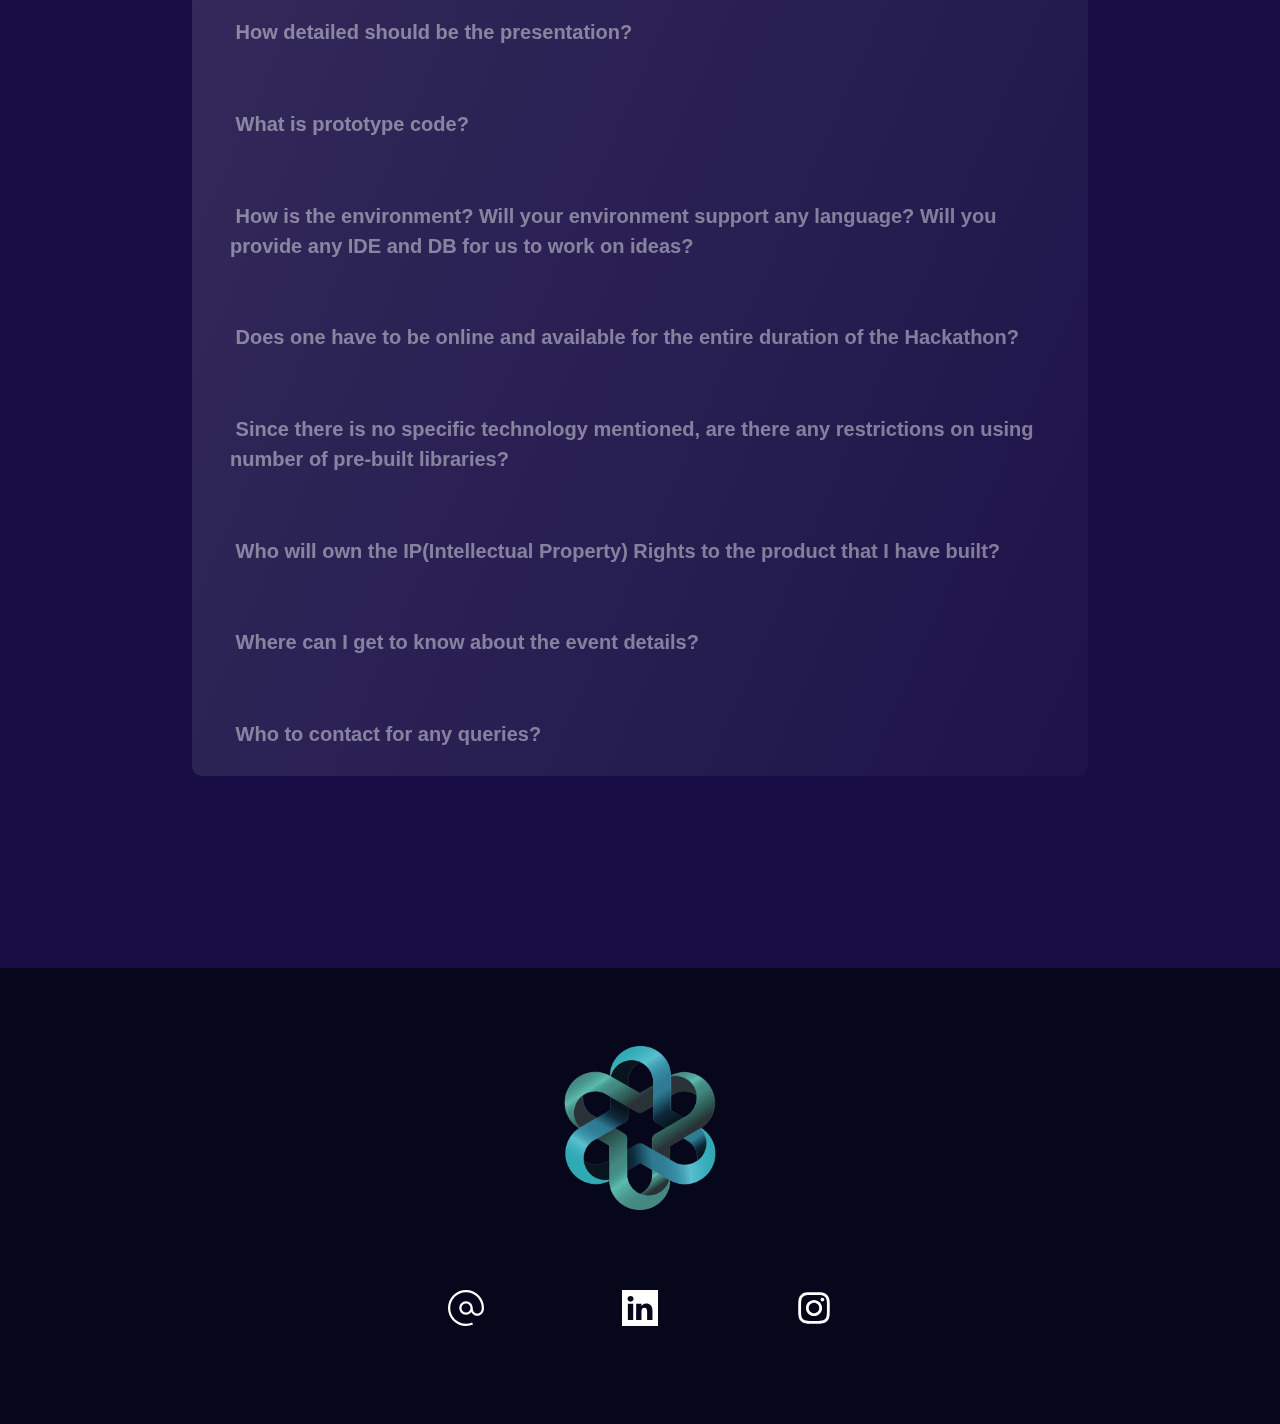
==== commit e1298dde: "changes" ====
--- a/index.htm
+++ b/index.htm
@@ -77,10 +77,10 @@
                      <a class="nav-link js-scroll-trigger" href="#contact">Contact</a>
                   </li>
                   <li class="nav-item">
-                     <a class="nav-link js-scroll-trigger" href="problem_statements.html">Problem Statements</a>
+                     <!-- <a class="nav-link js-scroll-trigger" href="problem_statements.html">Problem Statements</a> -->
                   </li>
                   <li class="nav-item">
-                     <a class="nav-link js-scroll-trigger" href="https://www.meraevents.com/event/Cybrox">Register</a>
+                     <a class="nav-link js-scroll-trigger" href="https://unstop.com/p/cybrox-innovation-challenge-cybrox-768110">Register</a>
                   </li>
                </ul>
             </div>
@@ -104,7 +104,7 @@
             <div class="row" style="justify-content: center; align-items: center;">
             <div class="row text-center" id="reg-btn">
                <div style="z-index: 4; position: relative; justify-self: center;">
-                  <a class="dev dev-btn" id="regHead" href="https://www.meraevents.com/event/megathon-2022">Register</a>
+                  <a class="dev dev-btn" id="regHead" href="https://unstop.com/p/cybrox-innovation-challenge-cybrox-768110">Register</a>
                </div>
             </div>
             
@@ -163,7 +163,7 @@
                         </div>
                         <div class="image-dabba">
                            <div>
-                              <h1>5 Lakhs</h1>
+                              <h1>1 Lakhs</h1>
                            </div>
                         </div>
                         <div class="prize-number">
@@ -206,44 +206,34 @@
                   </div>
                </div>
             </div>
-         <div class="row" style="margin-bottom: 2%;" id="sponsors-page">
+         <div class="row" style="margin-bottom: 0%; padding-bottom: 0%;" id="sponsors-page">
             <div class="col-12 text-center">
-               <h1 class="what">TITLE SPONSOR</h1>
+               <h1 class="what">SPONSOR</h1>
             </div>
          </div>
          <div class="row justify-content-around main-sponsors" style="margin-bottom: 2%;">
             <div class="col-12 col-lg-12 image-column diamond">
-               <a href="https://www.stellantis.com" target="_blank"><img src="img/sponsors/stellantis.png" class="sponsor-image atl"></a>
+               <a href="https://www.stellantis.com" target="_blank"><img src="img/sponsors/msoft.png" class="sponsor-image atl"></a>
+              
+            </div>
+            <div class="sponsors_main1">
+               <a href="https://www.qualcomm.com/" target="_blank"><img src="img/sponsors/Dell.png" class="sponsor-image elast"></a>
+            </div>
+         </div>
+         <div class="row justify-content-around main-sponsors" style="margin-bottom: 10%;">
+            <div class="sponsors_main1">
+               <a href="https://www.qualcomm.com/" target="_blank"><img src="img/sponsors/mart.png" class="sponsor-image elast"></a>
+            </div>
+            <div class="row justify-content-around main-sponsors center" style="margin-bottom: 10%;">
+            <div class="sponsors_main1">
+               <a href="https://www.qualcomm.com/" target="_blank"><img src="img/sponsors/Qualcomm_Logo.png" class="sponsor-image elast"></a>
             </div>
          </div>                  
                </div>
             </div>
          
-      
-      <!-- <div class="row" style="margin-bottom: 2%;" id="sponsors-page">
-         <div class="col-12 text-center">
-            <h1 class="what1">ENERGY SPONSOR</h1>
-         </div>
-      </div>
-
-      <div class="row justify-content-around main-sponsors" style="margin-bottom: 7.5%;">
-         <div class="col-12 col-lg-12 image-column diamond">
-            <a href="https://www.redbull.com" target="_blank"><img src="../img/sponsors/redbull_svg.svg"
-               class="sponsor-image atl" style="height:20em;  width:auto !important" ></a>
-         </div>
-      </div> -->
-      <div class="row" style="margin-bottom: 7.5%;" id="sponsors-page">
-         <div class="col-12 text-center">
-            <h1 class="what1">ASSOCIATE SPONSOR</h1>
-         </div>
-      </div>
-
-      <div class="row justify-content-around main-sponsors" style="margin-bottom: 10%;">
-         <div class="sponsors_main1">
-            <a href="https://www.qualcomm.com/" target="_blank"><img src="img/sponsors/Qualcomm_Logo.png" class="sponsor-image elast"></a>
-         </div>
-      </div>
-      <div id="faq">
+   
+      <div id="faq" style="padding-top: 0%; margin-top: 0%;">
          <div class="container-fluid faq-box" style="z-index:1">
             <h2 class="faq-heading">Frequently Asked Questions</h2>
          
@@ -440,7 +430,7 @@
                </div>
          </div>
       </div>
-      <div class="judge-section" id="judges">
+      <!-- <div class="judge-section" id="judges">
          <div class="row mt-4">
             <div class="col-12 judge-head text-center">
                <div class="fancy_heading_container">
@@ -491,7 +481,7 @@
                </div>
             </div>
          </div>
-      </div>
+      </div> -->
 
       <div class="footer-outer">
          <div class="footer" id="contact">
@@ -503,7 +493,7 @@
             <div class="footer-social-links-container">
                <div class="footer-social-links">
                   <div class="contactIcon">
-                     <a href="mailto:ecell@iiit.ac.in" target="_blank" style="color: white">
+                     <a href="cybrox.host@gmail.com" target="_blank" style="color: white">
                         <svg height="36" width="36" version="1.1" id="Layer_1" xmlns="http://www.w3.org/2000/svg" xmlns:xlink="http://www.w3.org/1999/xlink" x="0px" y="0px" viewbox="0 0 485 485" style="enable-background:new 0 0 485 485;" xml:space="preserve">
                         <path d="M413.974,71.026C368.171,25.225,307.274,0,242.5,0S116.829,25.225,71.026,71.026C25.225,116.829,0,177.726,0,242.5
                            s25.225,125.671,71.026,171.474C116.829,459.775,177.726,485,242.5,485c32.731,0,64.491-6.414,94.397-19.063l-11.688-27.63
@@ -516,9 +506,9 @@
                      </svg>
                      </a>
                   </div>
-                  <div class="contactIcon">
+                  <!-- <div class="contactIcon">
                      <a href="https://www.facebook.com/ecell.iiithyd/" target="_blank" style="color: white"><svg stroke="currentColor" fill="currentColor" stroke-width="0" viewbox="0 0 512 512" class="SocialsBar_socialsBarIcons__vZ8yX" height="36" width="36" xmlns="http://www.w3.org/2000/svg"><path d="M504 256C504 119 393 8 256 8S8 119 8 256c0 123.78 90.69 226.38 209.25 245V327.69h-63V256h63v-54.64c0-62.15 37-96.48 93.67-96.48 27.14 0 55.52 4.84 55.52 4.84v61h-31.28c-30.8 0-40.41 19.12-40.41 38.73V256h68.78l-11 71.69h-57.78V501C413.31 482.38 504 379.78 504 256z"></path></svg></a>
-                  </div>
+                  </div> -->
                   <div class="contactIcon">
                      <a href="https://www.linkedin.com/company/ecell-iiith/" target="_blank" style="color: white">
                         <svg width="36" height="36" version="1.1" id="Layer_1" xmlns="http://www.w3.org/2000/svg" xmlns:xlink="http://www.w3.org/1999/xlink" x="0px" y="0px" viewbox="0 0 455 455" style="enable-background:new 0 0 455 455;" xml:space="preserve">
@@ -534,19 +524,17 @@
                   </a>
                   </div>
                   <div class="contactIcon">
-                     <a href="https://www.instagram.com/ecell_iiith/" target="_blank" style="color: white"><svg stroke="currentColor" fill="currentColor" stroke-width="0" viewbox="0 0 448 512" class="SocialsBar_socialsBarIcons__vZ8yX" height="36" width="36" xmlns="http://www.w3.org/2000/svg"><path d="M224.1 141c-63.6 0-114.9 51.3-114.9 114.9s51.3 114.9 114.9 114.9S339 319.5 339 255.9 287.7 141 224.1 141zm0 189.6c-41.1 0-74.7-33.5-74.7-74.7s33.5-74.7 74.7-74.7 74.7 33.5 74.7 74.7-33.6 74.7-74.7 74.7zm146.4-194.3c0 14.9-12 26.8-26.8 26.8-14.9 0-26.8-12-26.8-26.8s12-26.8 26.8-26.8 26.8 12 26.8 26.8zm76.1 27.2c-1.7-35.9-9.9-67.7-36.2-93.9-26.2-26.2-58-34.4-93.9-36.2-37-2.1-147.9-2.1-184.9 0-35.8 1.7-67.6 9.9-93.9 36.1s-34.4 58-36.2 93.9c-2.1 37-2.1 147.9 0 184.9 1.7 35.9 9.9 67.7 36.2 93.9s58 34.4 93.9 36.2c37 2.1 147.9 2.1 184.9 0 35.9-1.7 67.7-9.9 93.9-36.2 26.2-26.2 34.4-58 36.2-93.9 2.1-37 2.1-147.8 0-184.8zM398.8 388c-7.8 19.6-22.9 34.7-42.6 42.6-29.5 11.7-99.5 9-132.1 9s-102.7 2.6-132.1-9c-19.6-7.8-34.7-22.9-42.6-42.6-11.7-29.5-9-99.5-9-132.1s-2.6-102.7 9-132.1c7.8-19.6 22.9-34.7 42.6-42.6 29.5-11.7 99.5-9 132.1-9s102.7-2.6 132.1 9c19.6 7.8 34.7 22.9 42.6 42.6 11.7 29.5 9 99.5 9 132.1s2.7 102.7-9 132.1z"></path></svg></a>
-                  </div>
-
-                  <div class="contactIcon">
+                     <a href="https://www.instagram.com/cybrox_official/" target="_blank" style="color: white"><svg stroke="currentColor" fill="currentColor" stroke-width="0" viewbox="0 0 448 512" class="SocialsBar_socialsBarIcons__vZ8yX" height="36" width="36" xmlns="http://www.w3.org/2000/svg"><path d="M224.1 141c-63.6 0-114.9 51.3-114.9 114.9s51.3 114.9 114.9 114.9S339 319.5 339 255.9 287.7 141 224.1 141zm0 189.6c-41.1 0-74.7-33.5-74.7-74.7s33.5-74.7 74.7-74.7 74.7 33.5 74.7 74.7-33.6 74.7-74.7 74.7zm146.4-194.3c0 14.9-12 26.8-26.8 26.8-14.9 0-26.8-12-26.8-26.8s12-26.8 26.8-26.8 26.8 12 26.8 26.8zm76.1 27.2c-1.7-35.9-9.9-67.7-36.2-93.9-26.2-26.2-58-34.4-93.9-36.2-37-2.1-147.9-2.1-184.9 0-35.8 1.7-67.6 9.9-93.9 36.1s-34.4 58-36.2 93.9c-2.1 37-2.1 147.9 0 184.9 1.7 35.9 9.9 67.7 36.2 93.9s58 34.4 93.9 36.2c37 2.1 147.9 2.1 184.9 0 35.9-1.7 67.7-9.9 93.9-36.2 26.2-26.2 34.4-58 36.2-93.9 2.1-37 2.1-147.8 0-184.8zM398.8 388c-7.8 19.6-22.9 34.7-42.6 42.6-29.5 11.7-99.5 9-132.1 9s-102.7 2.6-132.1-9c-19.6-7.8-34.7-22.9-42.6-42.6-11.7-29.5-9-99.5-9-132.1s-2.6-102.7 9-132.1c7.8-19.6 22.9-34.7 42.6-42.6 29.5-11.7 99.5-9 132.1-9s102.7-2.6 132.1 9c19.6 7.8 34.7 22.9 42.6 42.6 11.7 29.5 9 99.5 9 132.1s2.7 102.7-9 132.1z"></path></svg></a>
+                  </div>
+
+                  <!-- <div class="contactIcon">
                      <a href="https://twitter.com/ecell_iiithyd" target="_blank" style="color: white"><svg width="36px" height="36px" viewbox="0 0 32 32" xmlns="http://www.w3.org/2000/svg">
                         <path d="M31.937 6.093c-1.177 0.516-2.437 0.871-3.765 1.032 1.355-0.813 2.391-2.099 2.885-3.631-1.271 0.74-2.677 1.276-4.172 1.579-1.192-1.276-2.896-2.079-4.787-2.079-3.625 0-6.563 2.937-6.563 6.557 0 0.521 0.063 1.021 0.172 1.495-5.453-0.255-10.287-2.875-13.52-6.833-0.568 0.964-0.891 2.084-0.891 3.303 0 2.281 1.161 4.281 2.916 5.457-1.073-0.031-2.083-0.328-2.968-0.817v0.079c0 3.181 2.26 5.833 5.26 6.437-0.547 0.145-1.131 0.229-1.724 0.229-0.421 0-0.823-0.041-1.224-0.115 0.844 2.604 3.26 4.5 6.14 4.557-2.239 1.755-5.077 2.801-8.135 2.801-0.521 0-1.041-0.025-1.563-0.088 2.917 1.86 6.36 2.948 10.079 2.948 12.067 0 18.661-9.995 18.661-18.651 0-0.276 0-0.557-0.021-0.839 1.287-0.917 2.401-2.079 3.281-3.396z"></path>
                      </svg>
                            </a>
-                  </div>
-
-                  <div class="contactIcon">
-                     <a href="https://ecell.iiit.ac.in" target="_blank" style="color: white"><svg width="36px" height="36px" viewbox="-8 0 512 512" xmlns="http://www.w3.org/2000/svg"><path d="M336.5 160C322 70.7 287.8 8 248 8s-74 62.7-88.5 152h177zM152 256c0 22.2 1.2 43.5 3.3 64h185.3c2.1-20.5 3.3-41.8 3.3-64s-1.2-43.5-3.3-64H155.3c-2.1 20.5-3.3 41.8-3.3 64zm324.7-96c-28.6-67.9-86.5-120.4-158-141.6 24.4 33.8 41.2 84.7 50 141.6h108zM177.2 18.4C105.8 39.6 47.8 92.1 19.3 160h108c8.7-56.9 25.5-107.8 49.9-141.6zM487.4 192H372.7c2.1 21 3.3 42.5 3.3 64s-1.2 43-3.3 64h114.6c5.5-20.5 8.6-41.8 8.6-64s-3.1-43.5-8.5-64zM120 256c0-21.5 1.2-43 3.3-64H8.6C3.2 212.5 0 233.8 0 256s3.2 43.5 8.6 64h114.6c-2-21-3.2-42.5-3.2-64zm39.5 96c14.5 89.3 48.7 152 88.5 152s74-62.7 88.5-152h-177zm159.3 141.6c71.4-21.2 129.4-73.7 158-141.6h-108c-8.8 56.9-25.6 107.8-50 141.6zM19.3 352c28.6 67.9 86.5 120.4 158 141.6-24.4-33.8-41.2-84.7-50-141.6h-108z"></path></svg> </a>
-                  </div>
+                  </div> -->
+
+                  
                </div>
             </div>
          </div>
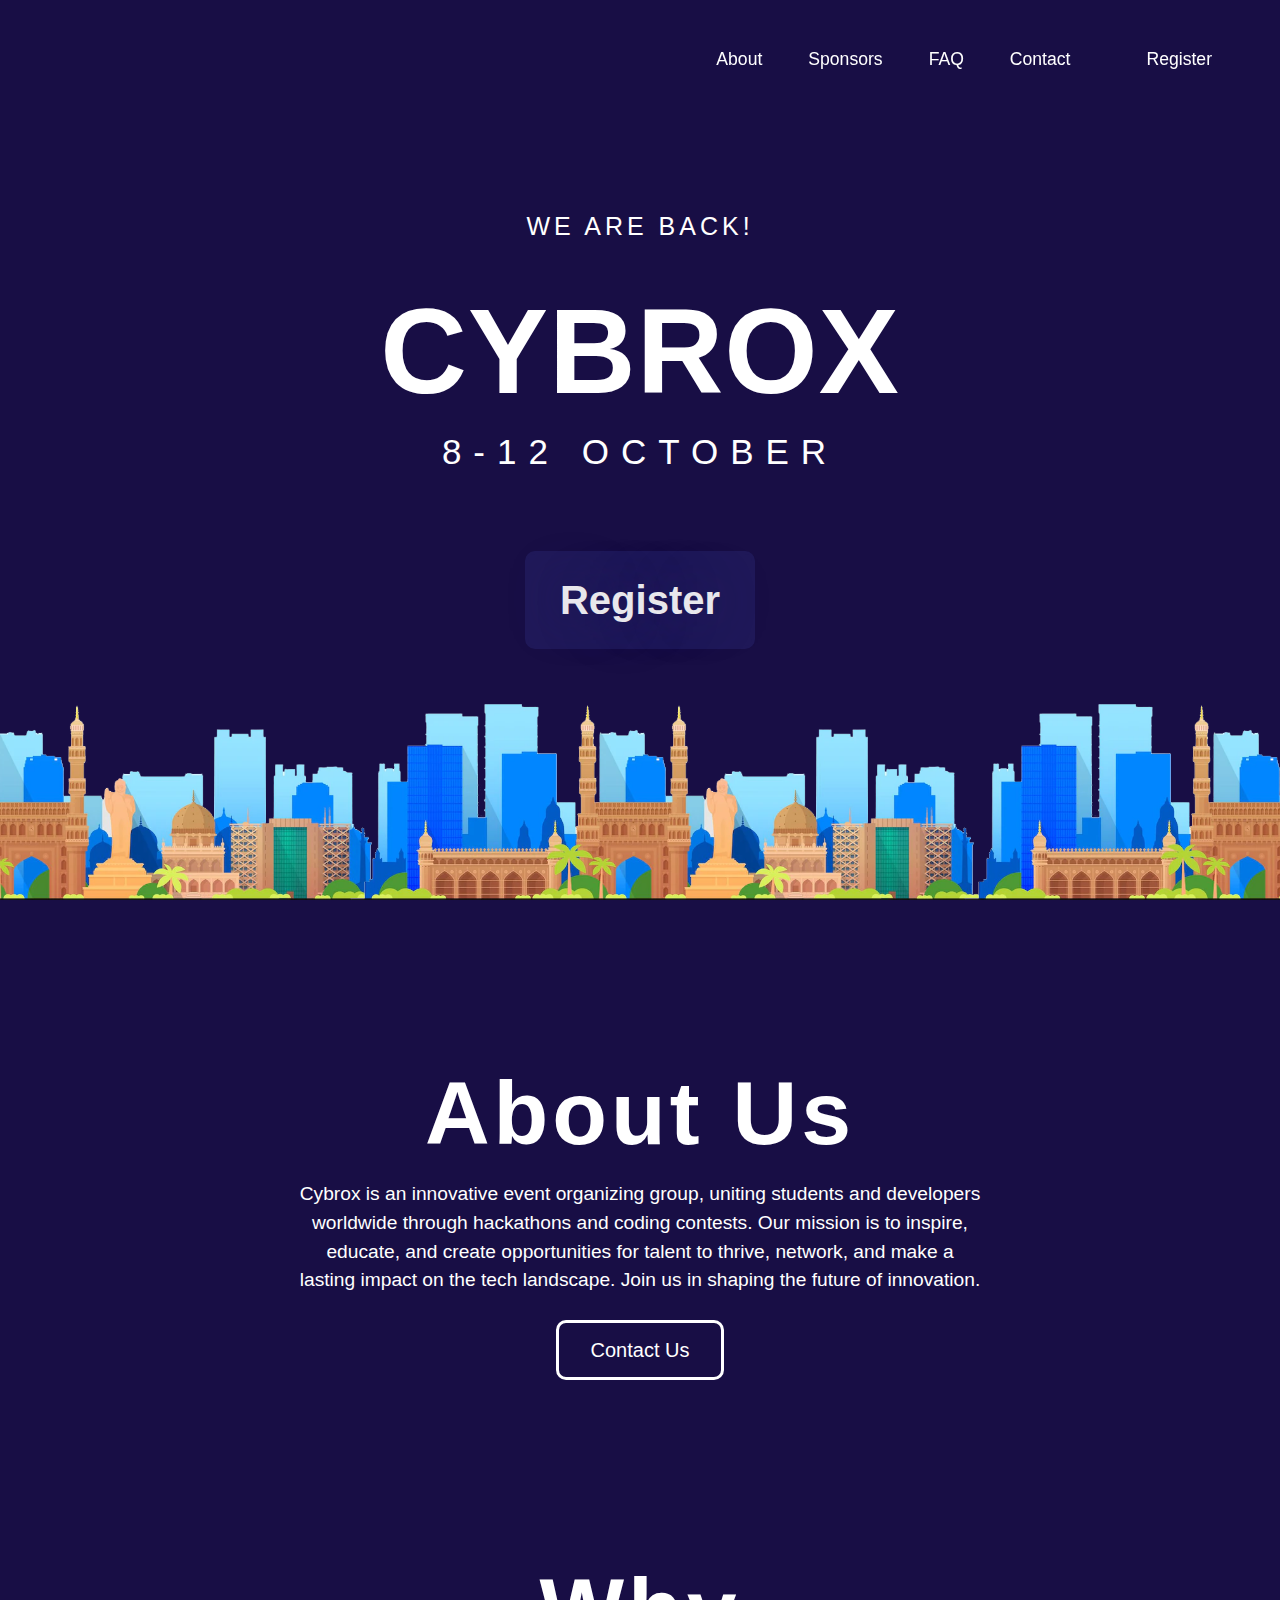
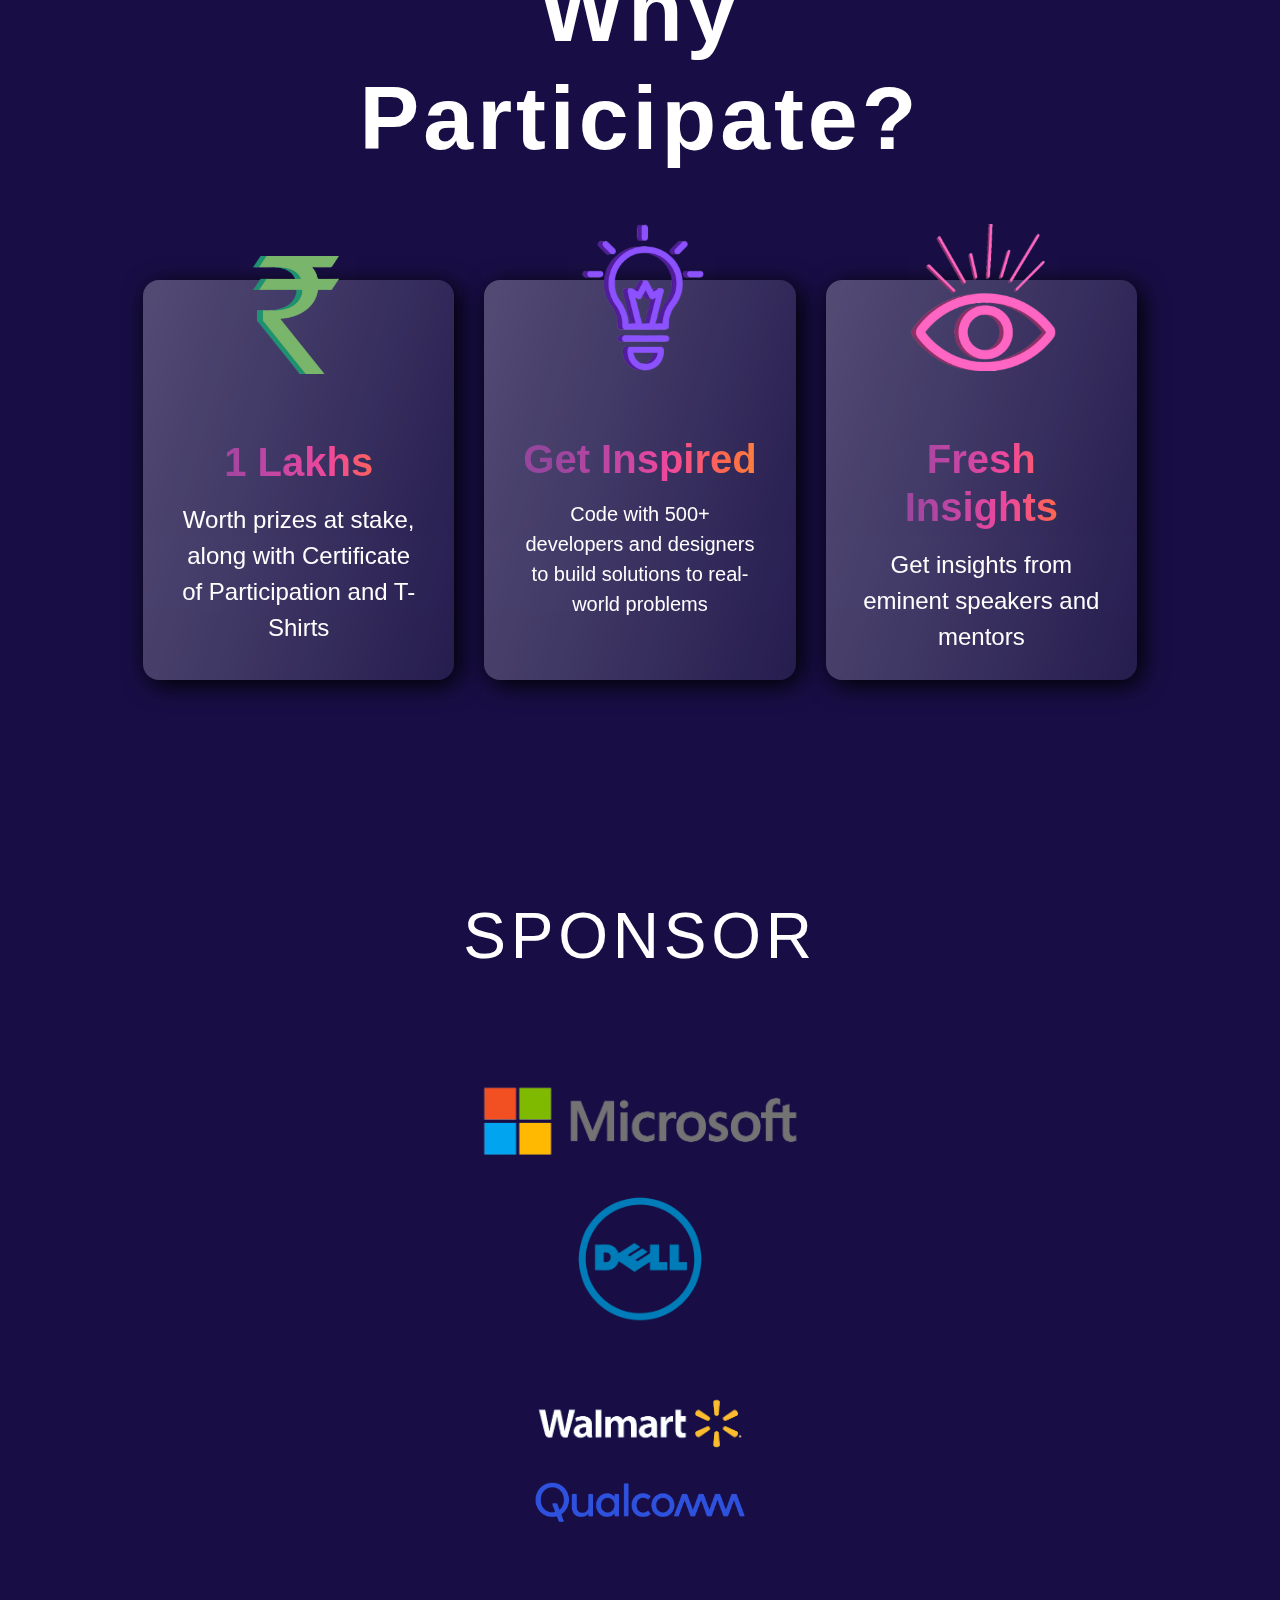
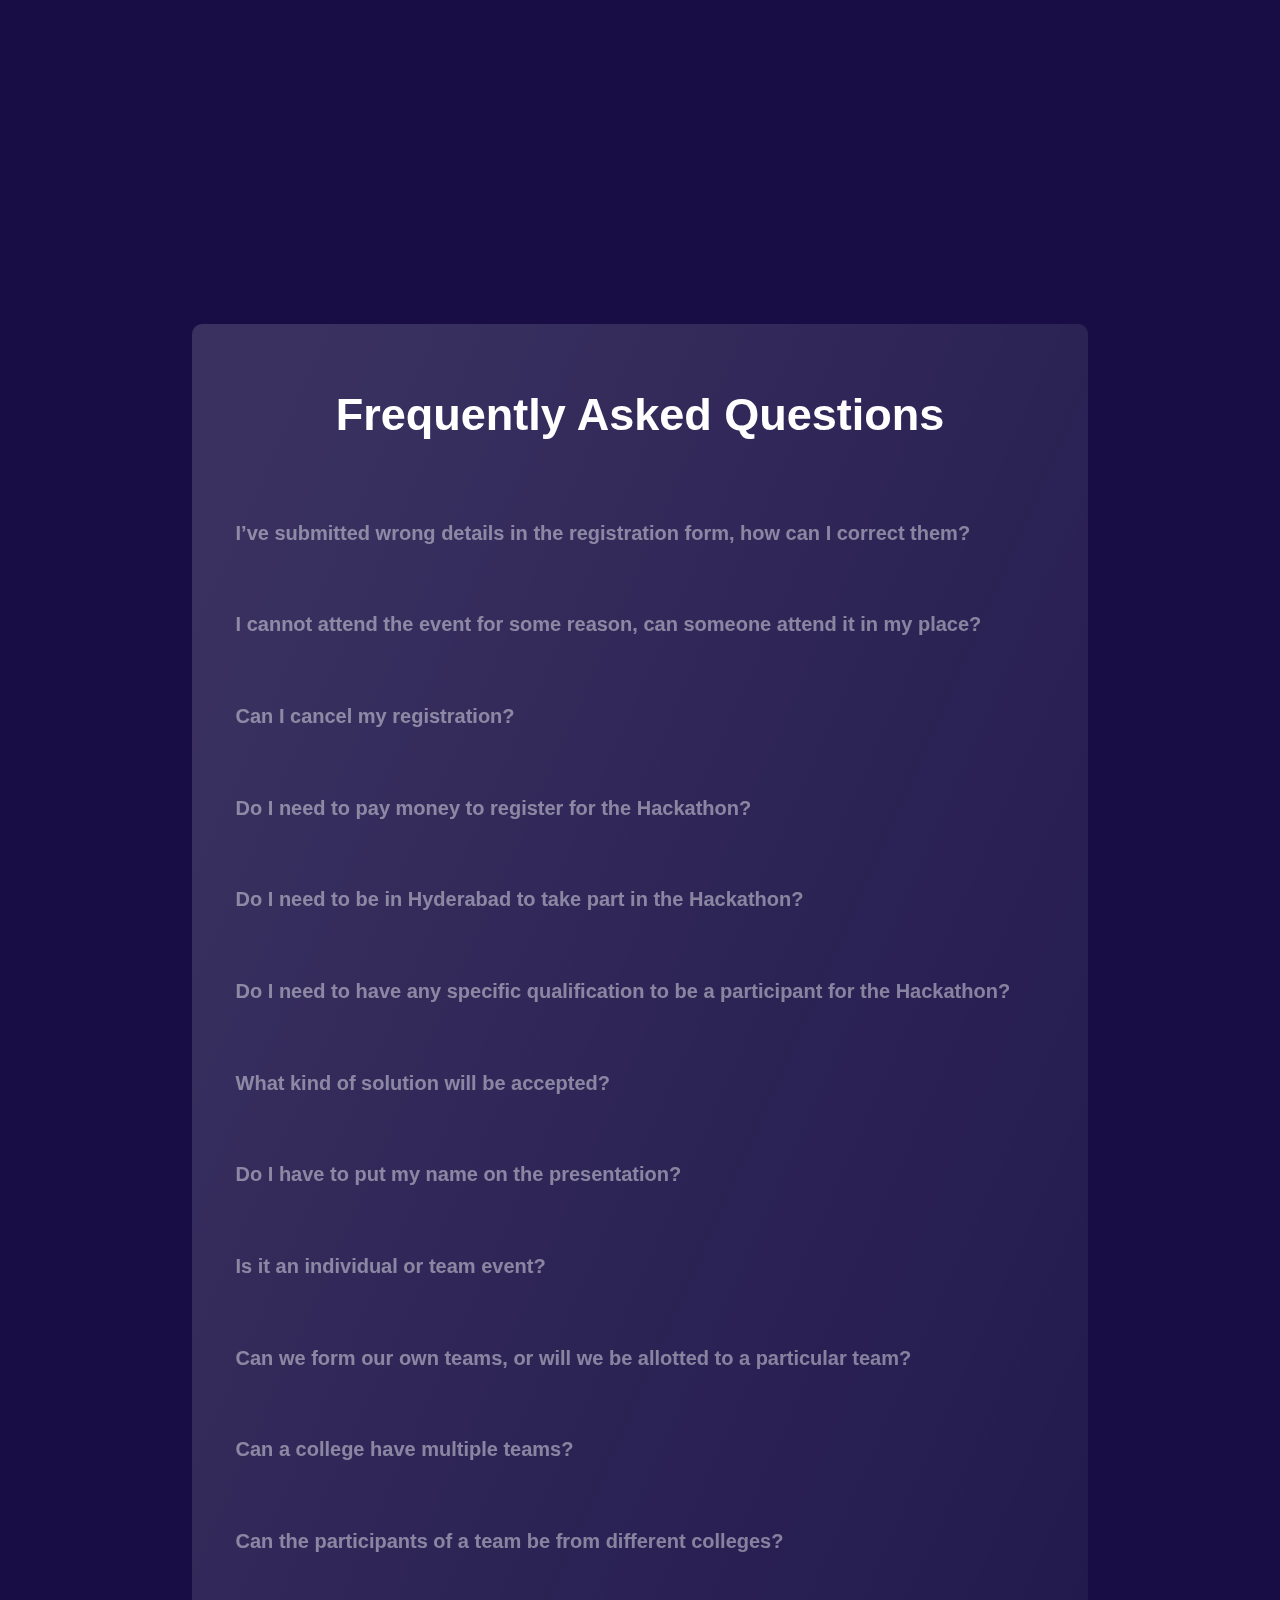
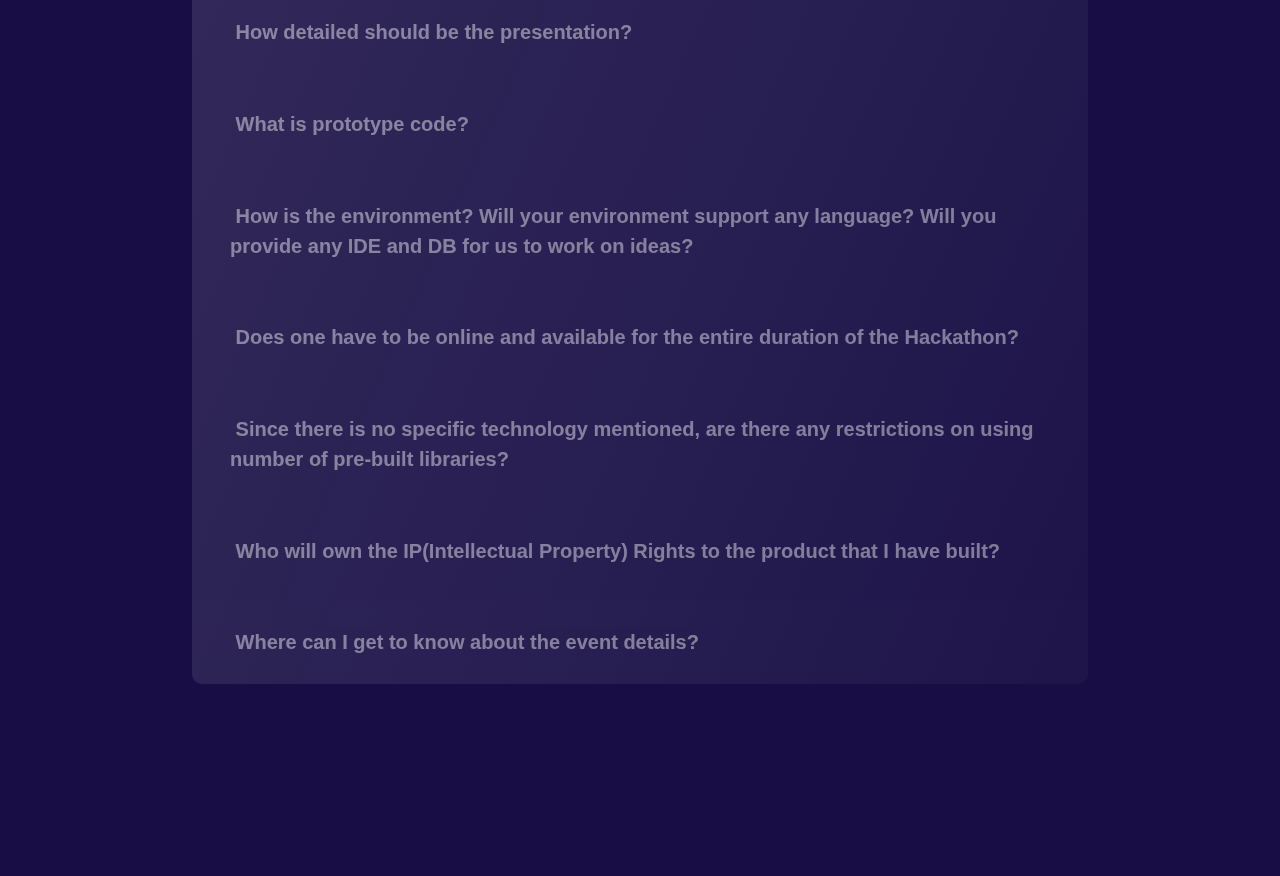
==== commit cda8c899: "Commit" ====
--- a/index.htm
+++ b/index.htm
@@ -251,7 +251,7 @@
                   <div class="content">
                      <p>
                         
-                        Yes, as long as the following conditions are met: The replacement attendee meets the eligibility criteria. A mail has been written to ecell@iiit.ac.in before the event, stating the change. T-Shirt sizes cannot be changed.
+                        Yes, as long as the following conditions are met: The replacement attendee meets the eligibility criteria. A mail has been written to  before the event, stating the change. T-Shirt sizes cannot be changed.
                      </p>
                   </div>
                </div>
@@ -260,7 +260,7 @@
                   <div class="content">
                      <p>
                         
-                        Cancellations will be handled on a case-to-case basis. Drop an email to ecell@iiit.ac.in stating your reason for cancellation. Please note, that NO REFUNDS WILL BE MADE. (T-Shirts and other goodies have already been ordered, a refund is not possible).
+                        Cancellations will be handled on a case-to-case basis. Drop an email to .in stating your reason for cancellation. Please note, that NO REFUNDS WILL BE MADE. (T-Shirts and other goodies have already been ordered, a refund is not possible).
                      </p>
                   </div>
                </div>
@@ -414,9 +414,8 @@
                   <button class="collapsible" id="faq-question"><i class="iconclass fas fa-caret-right"></i> &nbsp;Where can I get to know about the event details?</button>
                   <div class="content">
                      <p>
-                        
-                        All details regarding the events will be present on <a href="https://www.megathon.tech">this website</a>. Follow the Facebook page of <a href="https://www.facebook.com/ecell.iiithyd/">E-Cell IIIT Hyderabad</a>
-                     for regular updates.
+<!--                         
+                     
                   </p></div>
                </div>
                
@@ -425,7 +424,7 @@
                   <div class="content">
                      <p>
 
-                     For any queries mail us at <a href="mailto:ecell@iiit.ac.in">ecell.iiit.ac.in</a>. </p>
+                     For any queries mail us at <a href="#"></a>. </p>
                   </div>
                </div>
          </div>
@@ -507,10 +506,10 @@
                      </a>
                   </div>
                   <!-- <div class="contactIcon">
-                     <a href="https://www.facebook.com/ecell.iiithyd/" target="_blank" style="color: white"><svg stroke="currentColor" fill="currentColor" stroke-width="0" viewbox="0 0 512 512" class="SocialsBar_socialsBarIcons__vZ8yX" height="36" width="36" xmlns="http://www.w3.org/2000/svg"><path d="M504 256C504 119 393 8 256 8S8 119 8 256c0 123.78 90.69 226.38 209.25 245V327.69h-63V256h63v-54.64c0-62.15 37-96.48 93.67-96.48 27.14 0 55.52 4.84 55.52 4.84v61h-31.28c-30.8 0-40.41 19.12-40.41 38.73V256h68.78l-11 71.69h-57.78V501C413.31 482.38 504 379.78 504 256z"></path></svg></a>
+                     <a href="https://www.facebook.com//" target="_blank" style="color: white"><svg stroke="currentColor" fill="currentColor" stroke-width="0" viewbox="0 0 512 512" class="SocialsBar_socialsBarIcons__vZ8yX" height="36" width="36" xmlns="http://www.w3.org/2000/svg"><path d="M504 256C504 119 393 8 256 8S8 119 8 256c0 123.78 90.69 226.38 209.25 245V327.69h-63V256h63v-54.64c0-62.15 37-96.48 93.67-96.48 27.14 0 55.52 4.84 55.52 4.84v61h-31.28c-30.8 0-40.41 19.12-40.41 38.73V256h68.78l-11 71.69h-57.78V501C413.31 482.38 504 379.78 504 256z"></path></svg></a>
                   </div> -->
                   <div class="contactIcon">
-                     <a href="https://www.linkedin.com/company/ecell-iiith/" target="_blank" style="color: white">
+                     <a href="#" target="_blank" style="color: white">
                         <svg width="36" height="36" version="1.1" id="Layer_1" xmlns="http://www.w3.org/2000/svg" xmlns:xlink="http://www.w3.org/1999/xlink" x="0px" y="0px" viewbox="0 0 455 455" style="enable-background:new 0 0 455 455;" xml:space="preserve">
                   <g>
                      <path style="fill-rule:evenodd;clip-rule:evenodd;" d="M246.4,204.35v-0.665c-0.136,0.223-0.324,0.446-0.442,0.665H246.4z"></path>
@@ -528,7 +527,7 @@
                   </div>
 
                   <!-- <div class="contactIcon">
-                     <a href="https://twitter.com/ecell_iiithyd" target="_blank" style="color: white"><svg width="36px" height="36px" viewbox="0 0 32 32" xmlns="http://www.w3.org/2000/svg">
+                    
                         <path d="M31.937 6.093c-1.177 0.516-2.437 0.871-3.765 1.032 1.355-0.813 2.391-2.099 2.885-3.631-1.271 0.74-2.677 1.276-4.172 1.579-1.192-1.276-2.896-2.079-4.787-2.079-3.625 0-6.563 2.937-6.563 6.557 0 0.521 0.063 1.021 0.172 1.495-5.453-0.255-10.287-2.875-13.52-6.833-0.568 0.964-0.891 2.084-0.891 3.303 0 2.281 1.161 4.281 2.916 5.457-1.073-0.031-2.083-0.328-2.968-0.817v0.079c0 3.181 2.26 5.833 5.26 6.437-0.547 0.145-1.131 0.229-1.724 0.229-0.421 0-0.823-0.041-1.224-0.115 0.844 2.604 3.26 4.5 6.14 4.557-2.239 1.755-5.077 2.801-8.135 2.801-0.521 0-1.041-0.025-1.563-0.088 2.917 1.86 6.36 2.948 10.079 2.948 12.067 0 18.661-9.995 18.661-18.651 0-0.276 0-0.557-0.021-0.839 1.287-0.917 2.401-2.079 3.281-3.396z"></path>
                      </svg>
                            </a>
